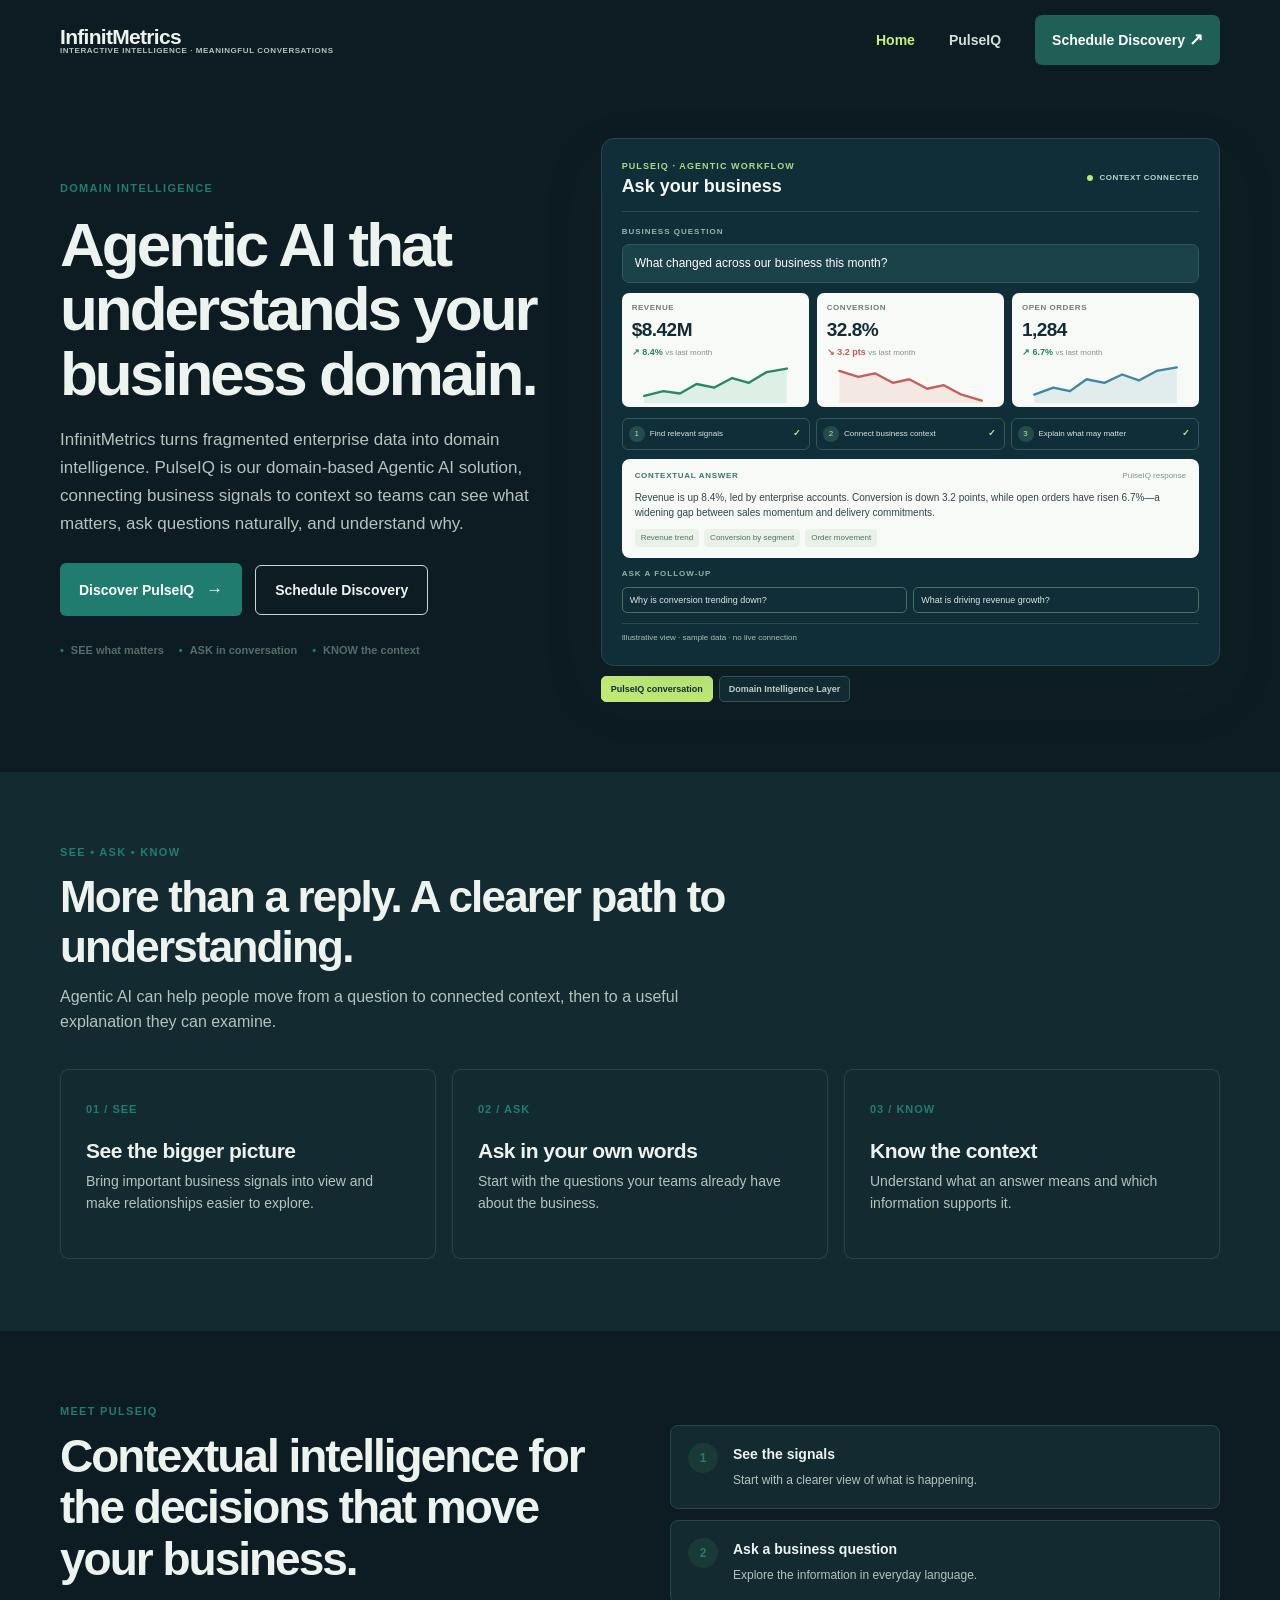
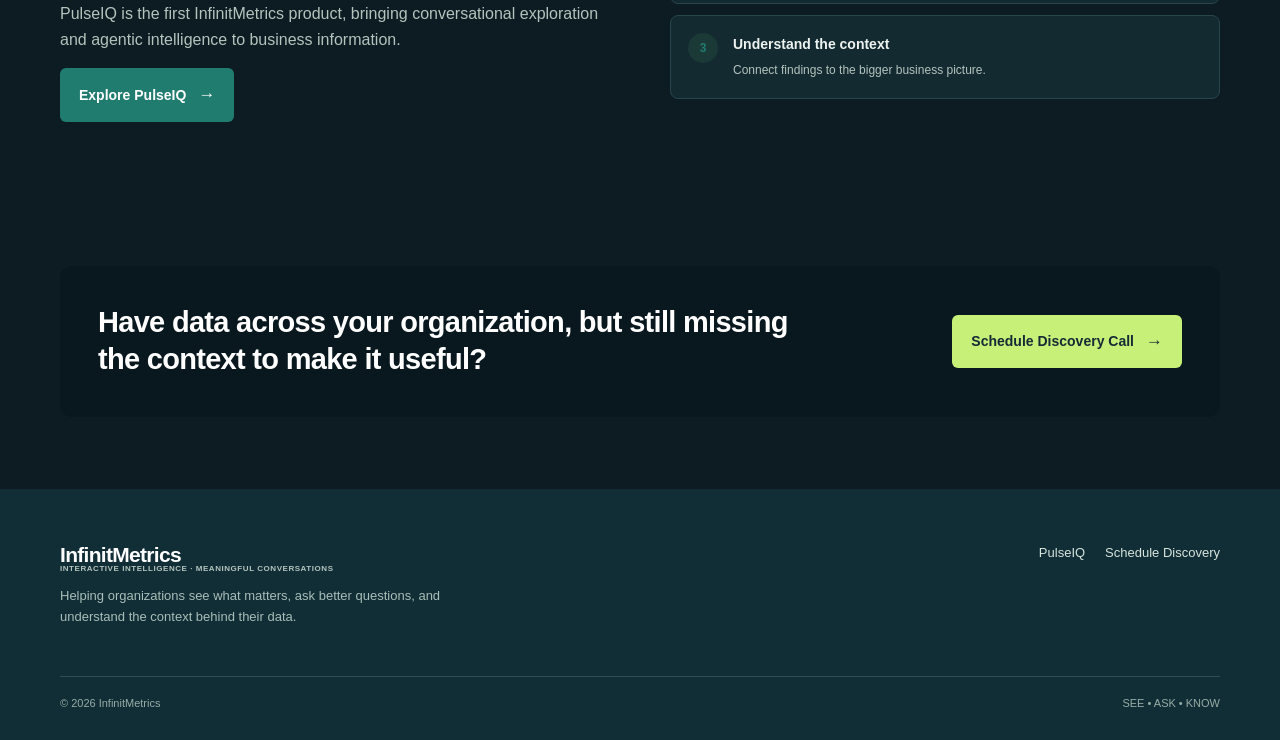
==== index.html @ 569133ae "Fix Home navigation and redirect old draft URL" ====
<!doctype html>
<html lang="en"><head><meta charset="utf-8"><meta name="viewport" content="width=device-width, initial-scale=1"><meta name="description" content="Agentic AI that connects fragmented business data to context, explains what matters, and helps teams move forward."><title>InfinitMetrics — Agentic AI with business context</title><link rel="stylesheet" href="assets/site.css"><link rel="stylesheet" href="assets/agent-demo.css"><link rel="stylesheet" href="assets/domain-layer.css"><link rel="stylesheet" href="assets/diagram-rotation.css"></head><body>
<header class="wrap topbar"><a class="brand" href="/"><span>InfinitMetrics<small>INTERACTIVE INTELLIGENCE · MEANINGFUL CONVERSATIONS</small></span></a><button class="menu" aria-label="Open navigation" aria-expanded="false">☰</button><nav class="nav"><a class="active" href="/">Home</a><a href="pulseiq.html">PulseIQ</a><a class="nav-cta" href="discuss.html">Schedule Discovery <span class="arrow">↗</span></a></nav></header>
<main>
<section class="wrap agent-hero"><div class="agent-copy"><div class="eyebrow">Domain Intelligence</div><h1>Agentic AI that understands your business domain.</h1><p class="lead">InfinitMetrics turns fragmented enterprise data into domain intelligence. PulseIQ is our domain-based Agentic AI solution, connecting business signals to context so teams can see what matters, ask questions naturally, and understand why.</p><div class="actions"><a class="button" href="pulseiq.html">Discover PulseIQ <span class="arrow">→</span></a><a class="button secondary" href="discuss.html">Schedule Discovery</a></div><div class="hero-points"><span>SEE what matters</span><span>ASK in conversation</span><span>KNOW the context</span></div></div>
<div class="hero-visual-switcher" data-visual-switcher data-interval="5000" aria-label="Rotating PulseIQ and domain intelligence demonstrations"><div class="visual-slides"><div class="visual-slide visual-slide--prompt is-active" id="visual-panel-prompt" data-visual-slide aria-hidden="false"><div class="agent-demo" aria-label="Agentic intelligence view with business metrics and connected signals"><div class="demo-top"><div><span class="demo-kicker">PULSEIQ · AGENTIC WORKFLOW</span><strong>Ask your business</strong></div><span class="connected-state"><i></i> CONTEXT CONNECTED</span></div><div class="demo-question-label">BUSINESS QUESTION</div><div class="demo-question" id="demo-question">What changed across our business this month?</div><div class="metric-grid"><article class="metric-card"><div class="metric-label">REVENUE</div><div class="metric-value">$8.42M</div><div class="metric-delta positive">↗ 8.4% <span>vs last month</span></div><svg viewBox="0 0 120 32" role="img" aria-label="Revenue trend rising"><path class="chart-fill green-fill" d="M0 26 L16 22 L30 24 L44 16 L59 19 L74 11 L88 15 L103 6 L120 3 L120 32 L0 32Z"/><path class="chart-line green-line" d="M0 26 L16 22 L30 24 L44 16 L59 19 L74 11 L88 15 L103 6 L120 3"/></svg></article><article class="metric-card"><div class="metric-label">CONVERSION</div><div class="metric-value">32.8%</div><div class="metric-delta negative">↘ 3.2 pts <span>vs last month</span></div><svg viewBox="0 0 120 32" role="img" aria-label="Conversion trend declining"><path class="chart-fill red-fill" d="M0 5 L16 10 L30 7 L45 15 L59 12 L74 20 L88 17 L103 25 L120 30 L120 32 L0 32Z"/><path class="chart-line red-line" d="M0 5 L16 10 L30 7 L45 15 L59 12 L74 20 L88 17 L103 25 L120 30"/></svg></article><article class="metric-card"><div class="metric-label">OPEN ORDERS</div><div class="metric-value">1,284</div><div class="metric-delta positive">↗ 6.7% <span>vs last month</span></div><svg viewBox="0 0 120 32" role="img" aria-label="Open orders trend rising"><path class="chart-fill blue-fill" d="M0 25 L16 19 L30 22 L44 12 L59 15 L74 8 L88 13 L103 5 L120 2 L120 32 L0 32Z"/><path class="chart-line blue-line" d="M0 25 L16 19 L30 22 L44 12 L59 15 L74 8 L88 13 L103 5 L120 2"/></svg></article></div><div class="agent-steps" aria-label="Agent steps"><div class="agent-step"><i>1</i><span>Find relevant signals</span><b>✓</b></div><div class="agent-step"><i>2</i><span>Connect business context</span><b>✓</b></div><div class="agent-step"><i>3</i><span>Explain what may matter</span><b>✓</b></div></div><div class="answer-box"><div class="answer-heading"><span>CONTEXTUAL ANSWER</span><span>PulseIQ response</span></div><p id="demo-answer">Revenue is up 8.4%, led by enterprise accounts. Conversion is down 3.2 points, while open orders have risen 6.7%—a widening gap between sales momentum and delivery commitments.</p><div class="evidence-row"><span>Revenue trend</span><span>Conversion by segment</span><span>Order movement</span></div></div><div class="demo-prompts"><span>ASK A FOLLOW-UP</span><button type="button" data-question="Why is conversion trending down?" data-answer="The decline is concentrated in new business. The strongest related signals are fewer late-stage opportunities progressing and a drop in recent follow-up activity. Review the affected segments and opportunity history to understand the cause.">Why is conversion trending down?</button><button type="button" data-question="What is driving revenue growth?" data-answer="Enterprise accounts are contributing most to the increase. The trend is strongest in expansion revenue, while new business conversion is softer. This separates the growth driver from the area that may need attention.">What is driving revenue growth?</button></div><div class="demo-note">Illustrative view · sample data · no live connection</div></div></div><div class="visual-slide visual-slide--domain" id="visual-panel-domain" data-visual-slide aria-hidden="true" inert><section class="domain-layer-section" id="domain-intelligence"><div class="wrap"><div class="domain-section-head"><div class="eyebrow">INFINITMETRICS DOMAIN INTELLIGENCE LAYER</div><h2>Give AI the business context behind your data.</h2></div><div class="layer-map" role="img" aria-label="Documents, systems, workflows, reports, records, and contracts flow through the InfinitMetrics Domain Intelligence Layer into dashboards, informed decisions, and governed agent actions."><svg class="layer-wires" viewBox="0 0 1000 300" preserveAspectRatio="none" aria-hidden="true"><path d="M245 40 C360 40 380 150 500 150 S635 70 755 70"/><path d="M245 84 C360 84 385 150 500 150 S635 150 755 150"/><path d="M245 128 C370 128 390 150 500 150 S635 230 755 230"/><path d="M245 172 C370 172 390 150 500 150"/><path d="M245 216 C360 216 385 150 500 150"/><path d="M245 260 C360 260 380 150 500 150"/></svg><div class="layer-column layer-inputs"><h3>FRAGMENTED INPUTS</h3><div class="layer-item">Documents <i></i></div><div class="layer-item">Systems <i></i></div><div class="layer-item">Workflows <i></i></div><div class="layer-item">Reports <i></i></div><div class="layer-item">Records <i></i></div><div class="layer-item">Contracts <i></i></div></div><div class="layer-core"><span class="layer-kicker">INFINITMETRICS DOMAIN INTELLIGENCE LAYER</span><strong>Business decisions, better grounded</strong><p>Concepts · relationships · rules · operating context</p><div class="layer-capabilities"><span>Concepts</span><span>Relationships</span><span>Context</span></div></div><div class="layer-column layer-outputs"><h3>INTELLIGENT OUTCOMES</h3><div class="layer-outcome"><strong>Dashboards</strong><span>Visual · searchable</span></div><div class="layer-outcome"><strong>Decisions</strong><span>Context-informed</span></div><div class="layer-outcome"><strong>Agent actions</strong><span>Governed · bounded</span></div></div></div></div></section></div></div><div class="visual-controls" role="group" aria-label="Choose a demonstration"><button class="visual-control is-active" type="button" data-visual-trigger="0" aria-pressed="true">PulseIQ conversation</button><button class="visual-control" type="button" data-visual-trigger="1" aria-pressed="false">Domain Intelligence Layer</button></div></div></section>
<section class="band white"><div class="wrap"><div class="section-head"><div class="eyebrow">SEE • ASK • KNOW</div><h2>More than a reply. A clearer path to understanding.</h2><p>Agentic AI can help people move from a question to connected context, then to a useful explanation they can examine.</p></div><div class="three"><article class="tile"><span class="num">01 / SEE</span><h3>See the bigger picture</h3><p>Bring important business signals into view and make relationships easier to explore.</p></article><article class="tile"><span class="num">02 / ASK</span><h3>Ask in your own words</h3><p>Start with the questions your teams already have about the business.</p></article><article class="tile"><span class="num">03 / KNOW</span><h3>Know the context</h3><p>Understand what an answer means and which information supports it.</p></article></div></div></section>
<section class="band"><div class="wrap split"><div><div class="eyebrow">Meet PulseIQ</div><h2>Contextual intelligence for the decisions that move your business.</h2><p>PulseIQ is the first InfinitMetrics product, bringing conversational exploration and agentic intelligence to business information.</p><a class="button" href="pulseiq.html">Explore PulseIQ <span class="arrow">→</span></a></div><div class="step-list"><div class="step"><strong>1</strong><div><b>See the signals</b><span>Start with a clearer view of what is happening.</span></div></div><div class="step"><strong>2</strong><div><b>Ask a business question</b><span>Explore the information in everyday language.</span></div></div><div class="step"><strong>3</strong><div><b>Understand the context</b><span>Connect findings to the bigger business picture.</span></div></div></div></div></section>
<section class="band"><div class="wrap"><div class="quote"><p>Have data across your organization, but still missing the context to make it useful?</p><a class="button" href="discuss.html">Schedule Discovery Call <span class="arrow">→</span></a></div></div></section>
</main><footer class="footer"><div class="wrap"><div class="footer-main"><div><a class="brand" href="/"><span>InfinitMetrics<small>INTERACTIVE INTELLIGENCE · MEANINGFUL CONVERSATIONS</small></span></a><p>Helping organizations see what matters, ask better questions, and understand the context behind their data.</p></div><div class="footer-links"><a href="pulseiq.html">PulseIQ</a><a href="discuss.html">Schedule Discovery</a></div></div><div class="footer-bottom"><span>© 2026 InfinitMetrics</span><span>SEE • ASK • KNOW</span></div></div></footer><script src="assets/site.js"></script><script src="assets/agent-demo.js"></script><script src="assets/diagram-rotation.js"></script></body></html>
---- assets/site.css ----
:root{--ink:#edf4f0;--muted:#b3c4be;--paper:#0d1c22;--white:#142a31;--line:#29454c;--green:#217c70;--lime:#c6f078;--pale:#1b3937;--navy:#09181e;--serif:'Segoe UI',Arial,sans-serif;--sans:'Segoe UI',Arial,sans-serif}
*{box-sizing:border-box}html{scroll-behavior:smooth}body{margin:0;background:var(--paper);color:var(--ink);font-family:var(--sans);line-height:1.6}a{color:inherit;text-decoration:none}.wrap{width:min(1160px,calc(100% - 48px));margin:auto}.topbar{height:80px;display:flex;align-items:center;justify-content:space-between}.brand{font:800 21px var(--serif);letter-spacing:-.7px;display:flex;align-items:center;gap:11px}.brand-mark{width:30px;height:30px;border:2px solid var(--green);border-radius:9px;position:relative;transform:rotate(-8deg)}.brand-mark:before,.brand-mark:after{content:"";position:absolute;background:var(--green);border-radius:3px}.brand-mark:before{width:13px;height:3px;top:7px;left:6px}.brand-mark:after{width:3px;height:13px;top:7px;left:6px}.brand small{font:600 9px var(--sans);font-size:8px;letter-spacing:.55px;color:var(--muted);display:block;margin-top:-3px;white-space:nowrap}.nav{display:flex;align-items:center;gap:34px;font-size:14px;font-weight:600;color:#d3dfda}.nav a:hover,.nav a.active{color:var(--green)}.nav .nav-cta{background:#205f55;color:#fff;padding:11px 17px;border-radius:7px}.nav .nav-cta:hover{background:var(--green);color:white}.menu{display:none;background:none;border:0;font-size:25px;color:var(--ink)}
.eyebrow{color:var(--green);font-weight:700;letter-spacing:1.3px;text-transform:uppercase;font-size:11px}.hero{padding:72px 0 86px;display:grid;grid-template-columns:1.05fr .95fr;gap:70px;align-items:center}.hero h1{font:700 clamp(42px,5.3vw,66px)/1.06 var(--serif);letter-spacing:-3.4px;margin:17px 0 21px;max-width:690px}.hero p.lead{font-size:18px;color:var(--muted);max-width:555px;margin:0 0 27px;line-height:1.65}.actions{display:flex;align-items:center;gap:13px;flex-wrap:wrap}.button{display:inline-flex;align-items:center;gap:12px;padding:13px 19px;background:var(--green);color:white;border-radius:6px;font-weight:700;font-size:14px}.button:hover{background:var(--ink)}.button.secondary{background:transparent;border:1px solid #c9d7d0;color:var(--ink)}.button.secondary:hover{border-color:var(--green);color:var(--green)}.arrow{font-size:17px}.art{min-height:390px;position:relative;display:grid;place-items:center}.orb{position:absolute;width:340px;height:340px;border-radius:50%;background:radial-gradient(circle at 40% 36%,#e1f4bf 0 9%,#c8e7ae 10% 34%,#d9ebe0 35% 57%,#ecf2e9 58%);filter:saturate(.85)}.orbit{position:absolute;width:390px;height:180px;border:1px solid #9fc7ad;border-radius:50%;transform:rotate(-35deg)}.orbit.two{transform:rotate(52deg);width:410px;height:195px;border-color:#c2d6bc}.node{position:absolute;width:13px;height:13px;border:3px solid #fff;border-radius:50%;background:var(--green);box-shadow:0 0 0 1px #88b69d}.node.n1{top:64px;left:25%}.node.n2{right:13%;top:44%}.node.n3{bottom:52px;left:33%}.node.n4{top:20%;right:31%}.signal-card{position:relative;background:rgba(255,255,255,.93);border:1px solid #e0e9e1;box-shadow:0 22px 54px #3556471b;border-radius:12px;width:min(340px,88%);padding:23px 23px 20px;z-index:1}.signal-top{display:flex;justify-content:space-between;align-items:center;color:var(--muted);font-size:11px;font-weight:700}.signal-live{color:var(--green);display:flex;align-items:center;gap:6px}.signal-live:before{content:"";width:6px;height:6px;background:#5cab6c;border-radius:50%}.signal-card h3{font:700 19px var(--serif);margin:22px 0 5px;letter-spacing:-.5px}.signal-card p{font-size:12px;color:var(--muted);margin:0 0 20px}.mini-flow{display:grid;grid-template-columns:1fr 18px 1fr 18px 1fr;align-items:center;text-align:center}.mini-flow div{padding:12px 4px;background:#f1f6f1;border-radius:6px;font-size:10px;font-weight:700}.mini-flow span{color:#86a793;font-size:13px}.signal-bottom{border-top:1px solid var(--line);margin-top:17px;padding-top:12px;font-size:10px;color:var(--muted);display:flex;justify-content:space-between}.signal-bottom strong{color:var(--ink)}
.band{padding:72px 0}.band.white{background:var(--white)}.section-head{max-width:680px;margin-bottom:34px}.section-head h2{font:700 clamp(31px,3.8vw,44px)/1.14 var(--serif);letter-spacing:-1.8px;margin:10px 0 12px}.section-head p{color:var(--muted);margin:0;font-size:16px}.three{display:grid;grid-template-columns:repeat(3,1fr);gap:16px}.tile{padding:25px;background:var(--white);border:1px solid var(--line);border-radius:9px;min-height:190px}.tile .num{font:700 11px var(--sans);color:var(--green);letter-spacing:1px}.tile h3{font:700 21px var(--serif);letter-spacing:-.5px;margin:18px 0 7px}.tile p{color:var(--muted);font-size:14px;margin:0}.soft-panel{background:var(--pale);border-radius:12px;padding:38px;display:grid;grid-template-columns:1fr auto;gap:30px;align-items:center}.soft-panel h2{font:700 31px/1.2 var(--serif);letter-spacing:-1.1px;margin:0 0 8px}.soft-panel p{color:var(--muted);margin:0;max-width:630px}.iq-grid{display:grid;grid-template-columns:repeat(2,1fr);gap:16px}.iq-card{border:1px solid var(--line);background:white;border-radius:10px;padding:24px;display:flex;gap:17px;align-items:flex-start}.iq-badge{width:44px;height:44px;border-radius:10px;background:var(--pale);display:grid;place-items:center;color:var(--green);font:800 12px var(--serif);flex:none}.iq-card h3{font:700 19px var(--serif);margin:0 0 3px}.iq-card p{font-size:13px;color:var(--muted);margin:0}.status{display:inline-block;color:#627875;background:#f0f3f0;border-radius:20px;padding:3px 9px;font-size:10px;font-weight:700;margin-top:10px}.status.live{background:#e7f5e7;color:#337849}.quote{background:var(--navy);color:#fff;padding:38px;border-radius:12px;display:flex;justify-content:space-between;align-items:center;gap:30px}.quote p{font:600 clamp(20px,2.8vw,29px)/1.3 var(--serif);letter-spacing:-.7px;margin:0;max-width:700px}.quote .button{background:var(--lime);color:#142b36;white-space:nowrap}.quote .button:hover{background:#fff}.split{display:grid;grid-template-columns:1fr 1fr;gap:60px;align-items:center}.split h2{font:700 clamp(32px,4vw,46px)/1.12 var(--serif);letter-spacing:-2px;margin:10px 0}.split p{color:var(--muted)}.step-list{display:grid;gap:11px}.step{display:flex;gap:15px;align-items:flex-start;padding:17px;background:var(--white);border:1px solid var(--line);border-radius:8px}.step strong{font:700 12px var(--sans);color:var(--green);background:var(--pale);width:30px;height:30px;border-radius:50%;display:grid;place-items:center;flex:none}.step b{display:block;font-size:14px}.step span{font-size:12px;color:var(--muted)}
.page-hero{padding:76px 0 54px;max-width:850px}.page-hero h1{font:700 clamp(43px,5.5vw,64px)/1.05 var(--serif);letter-spacing:-3px;margin:12px 0 18px}.page-hero p{font-size:18px;color:var(--muted);max-width:720px;margin:0}.page-hero .actions{margin-top:25px}.detail-grid{display:grid;grid-template-columns:repeat(3,1fr);gap:15px}.detail-card{border:1px solid var(--line);background:var(--white);border-radius:9px;padding:23px}.detail-card .symbol{color:var(--green);font-size:20px}.detail-card h3{font:700 18px var(--serif);margin:13px 0 7px}.detail-card p{font-size:13px;color:var(--muted);margin:0}.footer{padding:54px 0 28px;background:#112d36;color:#d7e5dd}.footer-main{display:flex;justify-content:space-between;gap:35px;padding-bottom:35px}.footer .brand{color:#fff}.footer .brand-mark{border-color:#a9d885}.footer .brand-mark:before,.footer .brand-mark:after{background:#a9d885}.footer p{color:#a8beb8;font-size:13px;max-width:390px}.footer-links{display:flex;gap:20px;flex-wrap:wrap;font-size:13px;color:#d7e5dd}.footer-bottom{border-top:1px solid #ffffff24;padding-top:18px;color:#97ada7;font-size:11px;display:flex;justify-content:space-between}.placeholder{font-size:10px;color:#73847d;margin-top:12px}.case-flow{display:grid;grid-template-columns:repeat(4,1fr);gap:12px;margin:28px 0}.case-step{padding:19px;border-top:2px solid var(--green);background:#fff}.case-step small{color:var(--green);font-weight:700;letter-spacing:1px}.case-step h3{font:700 17px var(--serif);margin:10px 0 5px}.case-step p{font-size:12px;color:var(--muted);margin:0}.note{padding:14px 16px;border-left:3px solid #aec98a;background:#f1f5eb;color:#64756c;font-size:12px;margin-top:21px}
@media(max-width:850px){.hero{grid-template-columns:1fr;gap:22px;padding:52px 0 58px}.art{min-height:330px}.orb{width:290px;height:290px}.orbit{width:340px}.split{gap:28px}.three,.detail-grid{grid-template-columns:1fr}.case-flow{grid-template-columns:repeat(2,1fr)}}
@media(max-width:650px){.wrap{width:min(100% - 34px,1160px)}.topbar{height:70px}.menu{display:block}.nav{display:none;position:absolute;z-index:9;top:65px;left:0;right:0;background:white;padding:18px 22px 22px;border-bottom:1px solid var(--line);box-shadow:0 16px 20px #152e3512;align-items:stretch;gap:0;flex-direction:column}.nav.open{display:flex}.nav a{padding:12px 4px}.nav .nav-cta{text-align:center;margin-top:8px}.hero h1,.page-hero h1{letter-spacing:-2.2px}.hero p.lead,.page-hero p{font-size:16px}.hero{padding-top:42px}.art{min-height:300px}.orb{width:255px;height:255px}.orbit{width:310px;height:150px}.signal-card{padding:18px}.band{padding:53px 0}.three,.iq-grid,.split{grid-template-columns:1fr}.soft-panel{grid-template-columns:1fr;padding:26px}.quote{align-items:flex-start;flex-direction:column;padding:28px}.case-flow{grid-template-columns:1fr}.footer-main{flex-direction:column}.footer-bottom{gap:15px;flex-direction:column}.page-hero{padding:49px 0 34px}}



/* Local review draft: dark surfaces for the revised launch palette */
.signal-card{background:rgba(20,42,49,.96);border-color:#29454c;color:var(--ink);box-shadow:0 22px 54px #0005}.signal-card h3{color:var(--ink)}.signal-card p{color:var(--muted)}.mini-flow div{background:#1b3937;color:var(--ink)}.orbit{border-color:#426861}.orbit.two{border-color:#31534e}.node{border-color:#142a31;box-shadow:0 0 0 1px #88b69d}.iq-card,.case-step{background:var(--white);color:var(--ink)}.status{color:#d4e5dd;background:#27423f}.status.live{background:#234b3d;color:#bce98b}.note{background:#1b3937;color:#c4d6ce}.nav{color:#d3dfda}.nav a:hover,.nav a.active{color:var(--lime)}
@media(max-width:650px){.nav{background:#142a31}}
---- assets/agent-demo.css ----
.agent-hero{padding:58px 0 70px;display:grid;grid-template-columns:.88fr 1.12fr;gap:54px;align-items:center}.agent-copy h1{font:700 clamp(42px,5vw,62px)/1.04 var(--serif);letter-spacing:-3px;margin:15px 0 20px}.agent-copy .lead{font-size:17px;color:var(--muted);line-height:1.65;margin:0 0 25px}.hero-points{display:flex;flex-wrap:wrap;gap:8px 15px;margin-top:26px;color:#536e68;font-size:11px;font-weight:700}.hero-points span:before{content:'•';color:var(--green);margin-right:7px}.agent-demo{background:#102e37;color:#f5faf6;border:1px solid #234850;border-radius:13px;padding:20px;box-shadow:0 25px 60px #15373a20}.demo-top{display:flex;justify-content:space-between;align-items:center;padding-bottom:14px;border-bottom:1px solid #ffffff20}.demo-top>div{display:grid;gap:3px}.demo-kicker{color:#acd88e;font-size:9px;letter-spacing:1.1px;font-weight:700}.demo-top strong{font:700 18px var(--serif)}.connected-state{color:#b8d5c9;font-size:8px;letter-spacing:.5px;font-weight:700;display:flex;align-items:center;gap:6px}.connected-state i{width:6px;height:6px;background:#b7e97d;border-radius:50%}.demo-question-label{margin-top:14px;color:#95b4ab;font-size:8px;letter-spacing:1px;font-weight:700}.demo-question{margin-top:5px;background:#1b4149;border:1px solid #305861;border-radius:7px;padding:9px 12px;font-size:12px;color:#fff}.metric-grid{display:grid;grid-template-columns:repeat(3,1fr);gap:8px;margin-top:10px}.metric-card{position:relative;background:#f7faf6;color:#142b36;border-radius:7px;padding:9px 10px 4px;overflow:hidden}.metric-label{font-size:8px;font-weight:700;letter-spacing:.55px;color:#6b8178}.metric-value{font:700 19px/1.2 var(--serif);margin-top:4px;letter-spacing:-.5px}.metric-delta{font-size:9px;font-weight:700;margin-top:3px}.metric-delta span{font-size:8px;font-weight:400;color:#81938c}.metric-delta.positive{color:#248365}.metric-delta.negative{color:#bd5e54}.metric-card svg{width:100%;height:28px;margin-top:2px;display:block}.chart-fill{opacity:.13}.green-fill{fill:#37a37b}.red-fill{fill:#db7067}.blue-fill{fill:#4e8eaa}.chart-line{fill:none;stroke-width:2;stroke-linecap:round;stroke-linejoin:round}.green-line{stroke:#258867}.red-line{stroke:#c75e58}.blue-line{stroke:#4386a2}.agent-progress{display:flex;align-items:center;gap:8px;margin:13px 0 8px;color:#b6cdc3;font-size:9px}.pulse-dot{width:7px;height:7px;background:#b7e97d;border-radius:50%;box-shadow:0 0 0 4px #b7e97d22;flex:none}.agent-progress strong{font-weight:600;color:#deebe4}.step-count{margin-left:auto;color:#a9d885;font-size:8px;letter-spacing:.6px}.signal-map{display:grid;grid-template-columns:repeat(3,1fr);gap:7px}.signal-source{position:relative;border:1px solid #31565b;border-radius:6px;padding:7px 8px 7px 24px;display:grid;gap:3px}.signal-source:before{content:'';position:absolute;left:13px;top:14px;bottom:14px;width:1px;background:#517269}.signal-source span{font-size:7px;letter-spacing:.8px;color:#96b4a9}.signal-source i{position:absolute;left:10px;top:12px;width:7px;height:7px;border-radius:50%;background:#b7e97d;box-shadow:0 0 0 3px #b7e97d21}.signal-source:nth-child(2) i{background:#ee9c82;box-shadow:0 0 0 3px #ee9c8221}.signal-source b{font-size:9px;color:#eef5f0}.answer-box{background:#f7faf6;color:#142b36;border-radius:8px;margin-top:9px;padding:11px 13px}.answer-heading{display:flex;justify-content:space-between;gap:8px;color:#39756a;font-size:8px;font-weight:700;letter-spacing:.7px}.answer-heading span+span{font-weight:500;letter-spacing:0;color:#81938c;text-align:right}.answer-box p{font-size:10px;line-height:1.5;margin:7px 0 9px;color:#30464a}.evidence-row{display:flex;flex-wrap:wrap;gap:5px}.evidence-row span{padding:3px 6px;background:#eaf1e8;color:#4f7162;border-radius:4px;font-size:8px}.demo-prompts{display:grid;grid-template-columns:1fr 1fr;gap:6px;margin-top:10px}.demo-prompts>span{grid-column:1/-1;color:#94b1a7;font-size:8px;letter-spacing:1px;font-weight:700}.demo-prompts button{background:transparent;border:1px solid #477067;color:#d8e8df;border-radius:5px;padding:7px;text-align:left;font:500 9px var(--sans);cursor:pointer}.demo-prompts button:hover,.demo-prompts button:focus{background:#244b4e;border-color:#a9d885;outline:none}.demo-note{border-top:1px solid #ffffff20;margin-top:10px;padding-top:8px;color:#a9c0b8;font-size:8px}
@media(max-width:900px){.agent-hero{grid-template-columns:1fr;gap:30px;padding-top:42px}.agent-copy{max-width:680px}.agent-demo{max-width:670px}}
@media(max-width:600px){.agent-hero{padding:37px 0 53px}.agent-copy h1{letter-spacing:-2px}.agent-copy .lead{font-size:15px}.agent-demo{padding:15px}.metric-grid{gap:5px}.metric-card{padding:8px 7px 3px}.metric-value{font-size:16px}.metric-delta span{display:block}.signal-map{gap:5px}.signal-source{padding-left:20px}.agent-progress{font-size:8px}.demo-prompts{grid-template-columns:1fr}.demo-prompts>span{grid-column:auto}.answer-heading{font-size:7px}}


.agent-steps{display:grid;grid-template-columns:repeat(3,1fr);gap:6px;margin:11px 0 9px}.agent-step{display:grid;grid-template-columns:17px 1fr 10px;align-items:center;gap:4px;padding:7px 6px;border:1px solid #31565b;border-radius:6px;color:#d7e6df;font-size:8px;line-height:1.2}.agent-step i{width:16px;height:16px;border-radius:50%;background:#244b4e;color:#bee690;display:grid;place-items:center;font-style:normal;font-size:8px}.agent-step b{color:#bce98b;font-size:9px}.bar-chart .bar-grid{fill:none;stroke:#e2e9e4;stroke-width:1}.bar-chart .chart-bar{fill:#c7655b}.order-chart{height:34px;padding-top:3px}.order-stack{display:flex;height:14px;border-radius:4px;overflow:hidden}.order-stack i:nth-child(1){width:68%;background:#398f70}.order-stack i:nth-child(2){width:22%;background:#e0ae53}.order-stack i:nth-child(3){width:10%;background:#d47868}.order-legend{display:flex;justify-content:space-between;margin-top:4px;color:#687c74;font-size:6px;line-height:1.1}.order-legend span+span{margin-left:3px}
@media(max-width:600px){.agent-steps{grid-template-columns:1fr}.agent-step{font-size:10px;padding:8px}}

/* Clear, distinct metric visualizations for the local review draft */
.metric-card svg{height:38px;margin-top:5px}
.bar-chart .bar-grid{stroke:#d6dfd9;stroke-dasharray:2 3}
.bar-chart .chart-bar{fill:#d47b52}
.order-chart{height:44px;padding-top:6px}
.order-stack{height:16px;gap:2px;background:#dce5df}
.order-stack i:nth-child(1){width:68%;background:#398f70}
.order-stack i:nth-child(2){width:22%;background:#e0ae53}
.order-stack i:nth-child(3){width:10%;background:#d47868}
.order-legend{margin-top:6px;color:#526a60;font-size:7px}
---- assets/domain-layer.css ----
.domain-layer-section{min-height:calc(100svh - 80px);display:flex;align-items:center;padding:42px 0 76px;background:linear-gradient(180deg,#0d1c22 0%,#10232b 100%);border-top:1px solid #29454c;border-bottom:1px solid #29454c}.domain-section-head{max-width:760px;margin:0 auto 30px;text-align:center}.domain-section-head .eyebrow{color:#c6f078}.domain-section-head h2{font:700 clamp(30px,3.6vw,42px)/1.14 var(--serif);letter-spacing:-1.5px;margin:11px 0}.domain-section-head p{color:#b3c4be;font-size:15px;line-height:1.65;margin:0}.layer-map{position:relative;display:grid;grid-template-columns:minmax(0,1fr) minmax(270px,1.12fr) minmax(0,1fr);gap:40px;align-items:center;padding:26px;background:#0b1b22;border:1px solid #29454c;border-radius:14px;overflow:hidden;box-shadow:0 20px 50px #0003}.layer-wires{position:absolute;inset:24px 5%;width:90%;height:calc(100% - 48px);z-index:0;overflow:visible}.layer-wires path{fill:none;stroke:#367e82;stroke-width:1.4;stroke-opacity:.48}.layer-column,.layer-core{position:relative;z-index:1}.layer-column h3{margin:0 0 11px;color:#91aaa7;font-size:9px;letter-spacing:1.3px;font-weight:700}.layer-item,.layer-outcome{background:linear-gradient(110deg,#142b35,#10242d);border:1px solid #29454c;border-radius:6px;color:#e5efea}.layer-item{position:relative;padding:7px 10px;margin:0 0 6px;font-size:11px}.layer-item i{position:absolute;right:9px;top:50%;width:6px;height:6px;border-radius:50%;background:#c6f078;transform:translateY(-50%);box-shadow:0 0 9px #c6f07880}.layer-core{padding:23px 18px;text-align:center;border:1px solid #327b7d;border-radius:12px;background:radial-gradient(ellipse at 50% 45%,#153e45 0%,#10242d 76%);box-shadow:0 0 35px #1c8d9170,0 12px 28px #0005}.layer-kicker{display:block;color:#83d8cd;font-size:8px;line-height:1.45;letter-spacing:1px;font-weight:700}.layer-core strong{display:block;color:#f0f6f1;font-size:17px;margin:8px 0}.layer-core p{font-size:10px;line-height:1.55;color:#b9ccc5;margin:0 auto 13px;max-width:230px}.layer-capabilities{display:flex;justify-content:center;flex-wrap:wrap;gap:5px}.layer-capabilities span{padding:4px 7px;border:1px solid #315a5e;background:#122e35;color:#bce5d4;border-radius:4px;font-size:8px}.layer-outcome{padding:9px 11px;margin-bottom:8px;text-align:right;display:grid;gap:2px}.layer-outcome strong{font-size:11px;color:#edf4f0}.layer-outcome span{font-size:8px;color:#9bb2ac}.layer-inputs:after,.layer-core:after{display:none}
@media(max-width:850px){.layer-map{grid-template-columns:1fr;gap:16px;padding:20px}.layer-wires{display:none}.layer-inputs:after,.layer-core:after{display:block;text-align:center;color:#9ad8c6;font-size:11px;letter-spacing:.6px;padding:2px 0 0}.layer-inputs:after{content:'↓  DOMAIN CONTEXT  ↓'}.layer-core:after{content:'↓  GROUNDED OUTCOMES  ↓';padding-top:14px}.layer-column h3{text-align:left}.layer-inputs{display:grid;grid-template-columns:repeat(2,minmax(0,1fr));gap:6px}.layer-inputs h3{grid-column:1/-1}.layer-item{margin:0}.layer-core{max-width:540px;width:100%;margin:auto}.layer-outputs{display:grid;grid-template-columns:repeat(3,1fr);gap:8px}.layer-outputs h3{grid-column:1/-1}.layer-outcome{margin:0;text-align:left}}
@media(max-width:560px){.domain-layer-section{display:block;min-height:0;padding:35px 0 52px}.domain-section-head{text-align:left;margin-bottom:22px}.domain-section-head p{font-size:14px}.layer-map{padding:14px}.layer-outputs{grid-template-columns:1fr}.layer-outputs h3{grid-column:auto}.layer-outcome{text-align:left}.layer-capabilities{gap:4px}}
---- assets/diagram-rotation.css ----
.hero-visual-switcher{width:100%;min-width:0}.visual-slides{display:grid;grid-template-columns:minmax(0,1fr);align-items:stretch}.visual-slide{grid-area:1/1;min-width:0;min-height:620px;opacity:0;visibility:hidden;pointer-events:none;transform:translateY(8px);transition:opacity .45s ease,transform .45s ease,visibility 0s linear .45s}.visual-slide.is-active{opacity:1;visibility:visible;pointer-events:auto;transform:translateY(0);z-index:1;transition:opacity .45s ease,transform .45s ease,visibility 0s}.visual-slide.is-leaving{opacity:0;visibility:visible;pointer-events:none;transform:translateY(-5px);z-index:2;transition:opacity .45s ease,transform .45s ease,visibility 0s}.visual-slide--prompt,.visual-slide--domain{display:flex;align-self:stretch}.visual-slide--prompt>.agent-demo{width:100%;height:auto;min-height:100%;flex:1}.visual-controls{display:flex;align-items:center;gap:6px;flex-wrap:wrap;margin-top:10px}.visual-control{appearance:none;border:1px solid #31565b;background:#122b33;color:#c7d8d1;border-radius:5px;padding:7px 9px;font:600 9px var(--sans);cursor:pointer;transition:background .2s ease,color .2s ease,border-color .2s ease}.visual-control:hover,.visual-control:focus-visible{border-color:#85c5b5;outline:2px solid #85c5b555;outline-offset:2px}.visual-control.is-active{background:#c6f078;border-color:#c6f078;color:#142b36}.visual-auto-note{margin-left:auto;color:#94aaa4;font-size:8px;letter-spacing:.2px}.visual-slide--domain .domain-layer-section{box-sizing:border-box;min-height:620px;height:100%;display:flex;align-items:center;flex:1;padding:20px;background:#102e37;border:1px solid #234850;border-radius:13px;box-shadow:0 25px 60px #15373a20}.visual-slide--domain .domain-layer-section .wrap{width:100%;margin:0;flex:1;display:flex;flex-direction:column;justify-content:center}.visual-slide--domain .domain-section-head{max-width:none;text-align:left;margin:0 0 16px}.visual-slide--domain .domain-section-head .eyebrow{font-size:7px;letter-spacing:.8px}.visual-slide--domain .domain-section-head h2{font-size:clamp(17px,2vw,22px);letter-spacing:-.6px;margin:5px 0 6px}.visual-slide--domain .domain-section-head p{font-size:9px;line-height:1.45}.visual-slide--domain .layer-map{grid-template-columns:minmax(0,.95fr) minmax(0,1.1fr) minmax(0,.95fr);gap:8px;padding:10px;border-radius:10px}.visual-slide--domain .layer-wires{inset:12px 3%;width:94%;height:calc(100% - 24px)}.visual-slide--domain .layer-column h3{font-size:6px;letter-spacing:.65px;margin-bottom:7px}.visual-slide--domain .layer-item{font-size:8px;padding:6px 7px;margin-bottom:4px}.visual-slide--domain .layer-core{padding:12px 8px;border-radius:9px}.visual-slide--domain .layer-kicker{font-size:6px;letter-spacing:.55px}.visual-slide--domain .layer-core strong{font-size:12px;margin:5px 0}.visual-slide--domain .layer-core p{font-size:8px;line-height:1.4;margin-bottom:8px}.visual-slide--domain .layer-capabilities{gap:3px}.visual-slide--domain .layer-capabilities span{font-size:6px;padding:3px 4px}.visual-slide--domain .layer-outcome{padding:7px 6px;margin-bottom:5px}.visual-slide--domain .layer-outcome strong{font-size:8px}.visual-slide--domain .layer-outcome span{font-size:6px}
@media(max-width:850px){.visual-slide{min-height:620px}.visual-slide--domain .layer-map{grid-template-columns:minmax(0,.9fr) minmax(0,1.1fr) minmax(0,.9fr);gap:6px;padding:9px}.visual-slide--domain .layer-inputs{display:grid;grid-template-columns:repeat(2,minmax(0,1fr));gap:4px}.visual-slide--domain .layer-inputs h3{grid-column:1/-1}.visual-slide--domain .layer-item{margin:0}.visual-slide--domain .layer-core{width:100%;max-width:none}.visual-slide--domain .layer-outputs{display:grid;grid-template-columns:1fr;gap:4px}.visual-slide--domain .layer-outcome{margin:0;text-align:left}}
@media(max-width:650px){.visual-slide{min-height:0}.visual-slide--prompt>.agent-demo{min-height:0}.visual-slide--domain .domain-layer-section{height:auto;min-height:0;padding:15px}.visual-controls{gap:5px}.visual-control{font-size:8px;padding:7px}.visual-auto-note{width:100%;margin:0}.visual-slide--domain .domain-section-head p{font-size:8px}.visual-slide--domain .layer-map{grid-template-columns:1fr;gap:7px}.visual-slide--domain .layer-wires{display:none}.visual-slide--domain .layer-inputs{grid-template-columns:repeat(3,minmax(0,1fr))}.visual-slide--domain .layer-core{max-width:360px;margin:auto}.visual-slide--domain .layer-outputs{grid-template-columns:repeat(3,minmax(0,1fr))}.visual-slide--domain .layer-outcome{padding:6px 5px}.visual-slide--domain .layer-outcome strong{font-size:7px}.visual-slide--domain .layer-outcome span{font-size:5px}}
@media(prefers-reduced-motion:reduce){.visual-slide,.visual-control{transition:none}}
/* Compact shared frame with the domain diagram scaled to use its full height */
.visual-slide{min-height:500px}
.visual-slide--domain .domain-layer-section{min-height:500px;align-items:stretch;padding:18px}
.visual-slide--domain .domain-layer-section .wrap{justify-content:initial;gap:10px}
.visual-slide--domain .domain-section-head{margin-bottom:2px}
.visual-slide--domain .domain-section-head h2{font-size:clamp(20px,2.2vw,26px);margin:4px 0 6px}
.visual-slide--domain .layer-map{align-items:stretch;flex:1;gap:12px;padding:16px}
.visual-slide--domain .layer-inputs,.visual-slide--domain .layer-outputs{display:flex;flex-direction:column;min-height:0}
.visual-slide--domain .layer-column h3{font-size:8px;letter-spacing:.8px;margin-bottom:8px}
.visual-slide--domain .layer-item{display:flex;align-items:center;flex:1;min-height:32px;font-size:10px;padding:9px 10px;margin:0 0 6px}
.visual-slide--domain .layer-core{display:flex;flex-direction:column;justify-content:center;padding:20px 14px}
.visual-slide--domain .layer-kicker{font-size:8px;letter-spacing:.8px}
.visual-slide--domain .layer-core strong{font-size:16px;margin:9px 0}
.visual-slide--domain .layer-core p{font-size:10px;line-height:1.5;margin-bottom:12px}
.visual-slide--domain .layer-capabilities{gap:5px}
.visual-slide--domain .layer-capabilities span{font-size:8px;padding:5px 7px}
.visual-slide--domain .layer-outcome{display:flex;flex:1;flex-direction:column;justify-content:center;padding:11px 10px;margin:0 0 8px}
.visual-slide--domain .layer-outcome strong{font-size:10px}
.visual-slide--domain .layer-outcome span{font-size:8px}
@media(max-width:850px){.visual-slide{min-height:500px}.visual-slide--domain .layer-map{align-items:stretch;gap:10px;padding:14px}.visual-slide--domain .layer-inputs,.visual-slide--domain .layer-outputs{display:flex;grid-template-columns:initial;flex-direction:column}.visual-slide--domain .layer-item{margin:0 0 5px}}
@media(max-width:650px){.visual-slide{min-height:0}.visual-slide--domain .domain-layer-section{min-height:0;padding:15px}.visual-slide--domain .layer-map{grid-template-columns:1fr;gap:10px;padding:12px}.visual-slide--domain .layer-wires{display:none}.visual-slide--domain .layer-inputs,.visual-slide--domain .layer-outputs{display:flex;grid-template-columns:initial;flex-direction:column}.visual-slide--domain .layer-item{min-height:36px;margin:0 0 5px}.visual-slide--domain .layer-outcome{min-height:45px;margin:0 0 6px}}
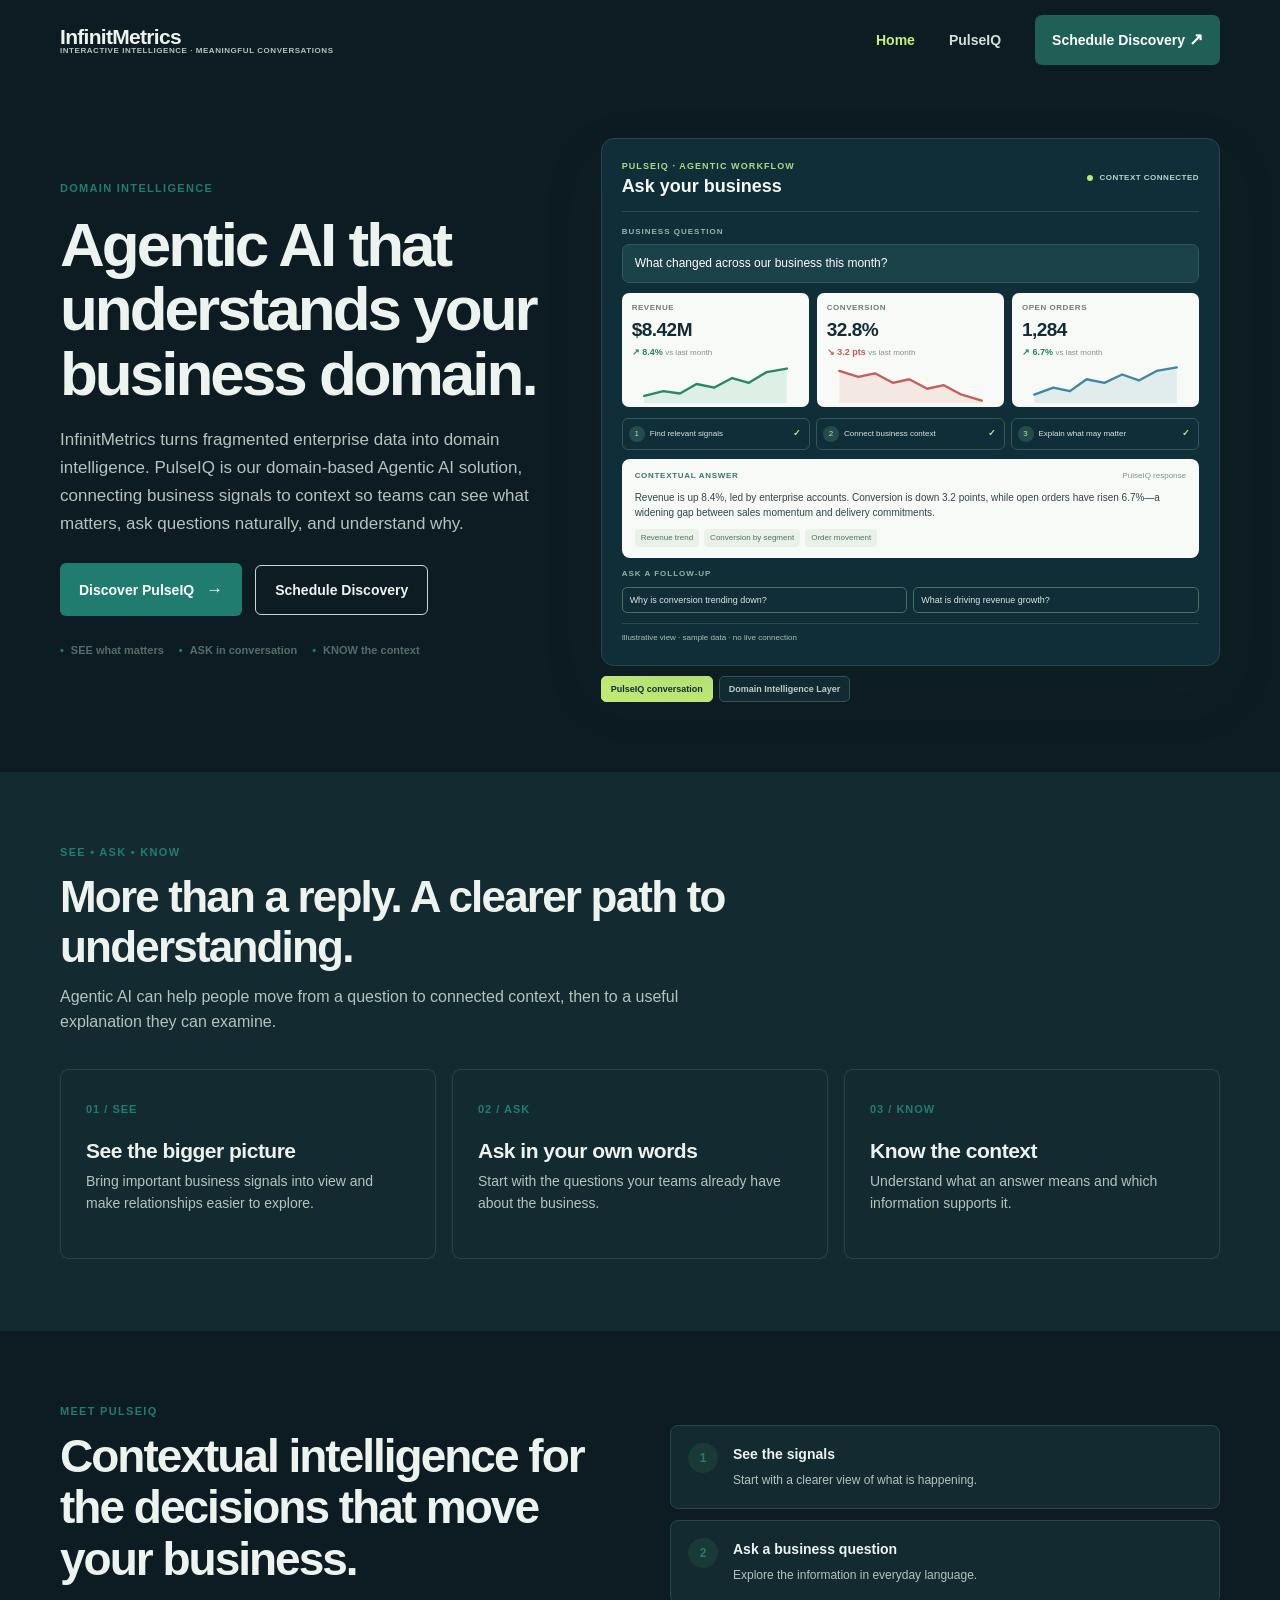
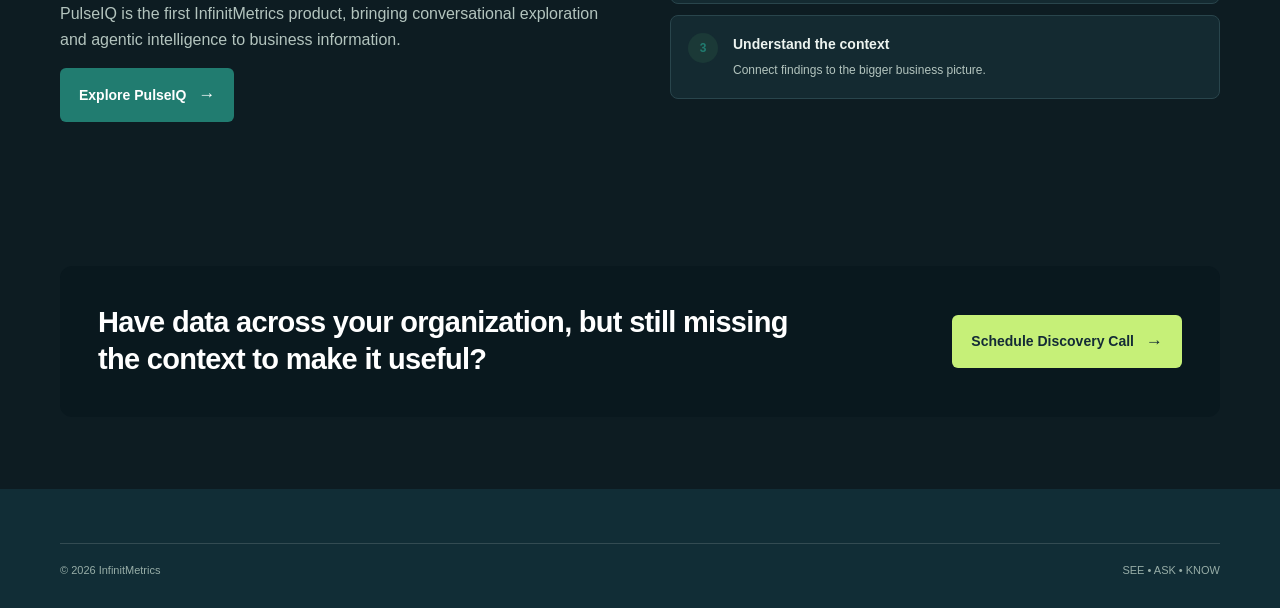
==== commit f3f6de79: "Remove footer branding and retain bottom bar" ====
--- a/index.html
+++ b/index.html
@@ -7,7 +7,7 @@
 <section class="band white"><div class="wrap"><div class="section-head"><div class="eyebrow">SEE • ASK • KNOW</div><h2>More than a reply. A clearer path to understanding.</h2><p>Agentic AI can help people move from a question to connected context, then to a useful explanation they can examine.</p></div><div class="three"><article class="tile"><span class="num">01 / SEE</span><h3>See the bigger picture</h3><p>Bring important business signals into view and make relationships easier to explore.</p></article><article class="tile"><span class="num">02 / ASK</span><h3>Ask in your own words</h3><p>Start with the questions your teams already have about the business.</p></article><article class="tile"><span class="num">03 / KNOW</span><h3>Know the context</h3><p>Understand what an answer means and which information supports it.</p></article></div></div></section>
 <section class="band"><div class="wrap split"><div><div class="eyebrow">Meet PulseIQ</div><h2>Contextual intelligence for the decisions that move your business.</h2><p>PulseIQ is the first InfinitMetrics product, bringing conversational exploration and agentic intelligence to business information.</p><a class="button" href="pulseiq.html">Explore PulseIQ <span class="arrow">→</span></a></div><div class="step-list"><div class="step"><strong>1</strong><div><b>See the signals</b><span>Start with a clearer view of what is happening.</span></div></div><div class="step"><strong>2</strong><div><b>Ask a business question</b><span>Explore the information in everyday language.</span></div></div><div class="step"><strong>3</strong><div><b>Understand the context</b><span>Connect findings to the bigger business picture.</span></div></div></div></div></section>
 <section class="band"><div class="wrap"><div class="quote"><p>Have data across your organization, but still missing the context to make it useful?</p><a class="button" href="discuss.html">Schedule Discovery Call <span class="arrow">→</span></a></div></div></section>
-</main><footer class="footer"><div class="wrap"><div class="footer-main"><div><a class="brand" href="/"><span>InfinitMetrics<small>INTERACTIVE INTELLIGENCE · MEANINGFUL CONVERSATIONS</small></span></a><p>Helping organizations see what matters, ask better questions, and understand the context behind their data.</p></div><div class="footer-links"><a href="pulseiq.html">PulseIQ</a><a href="discuss.html">Schedule Discovery</a></div></div><div class="footer-bottom"><span>© 2026 InfinitMetrics</span><span>SEE • ASK • KNOW</span></div></div></footer><script src="assets/site.js"></script><script src="assets/agent-demo.js"></script><script src="assets/diagram-rotation.js"></script></body></html>
+</main><footer class="footer"><div class="wrap"><div class="footer-bottom"><span>© 2026 InfinitMetrics</span><span>SEE • ASK • KNOW</span></div></div></footer><script src="assets/site.js"></script><script src="assets/agent-demo.js"></script><script src="assets/diagram-rotation.js"></script></body></html>
 
 
 
@@ -22,3 +22,7 @@
 
 
 
+
+
+
+
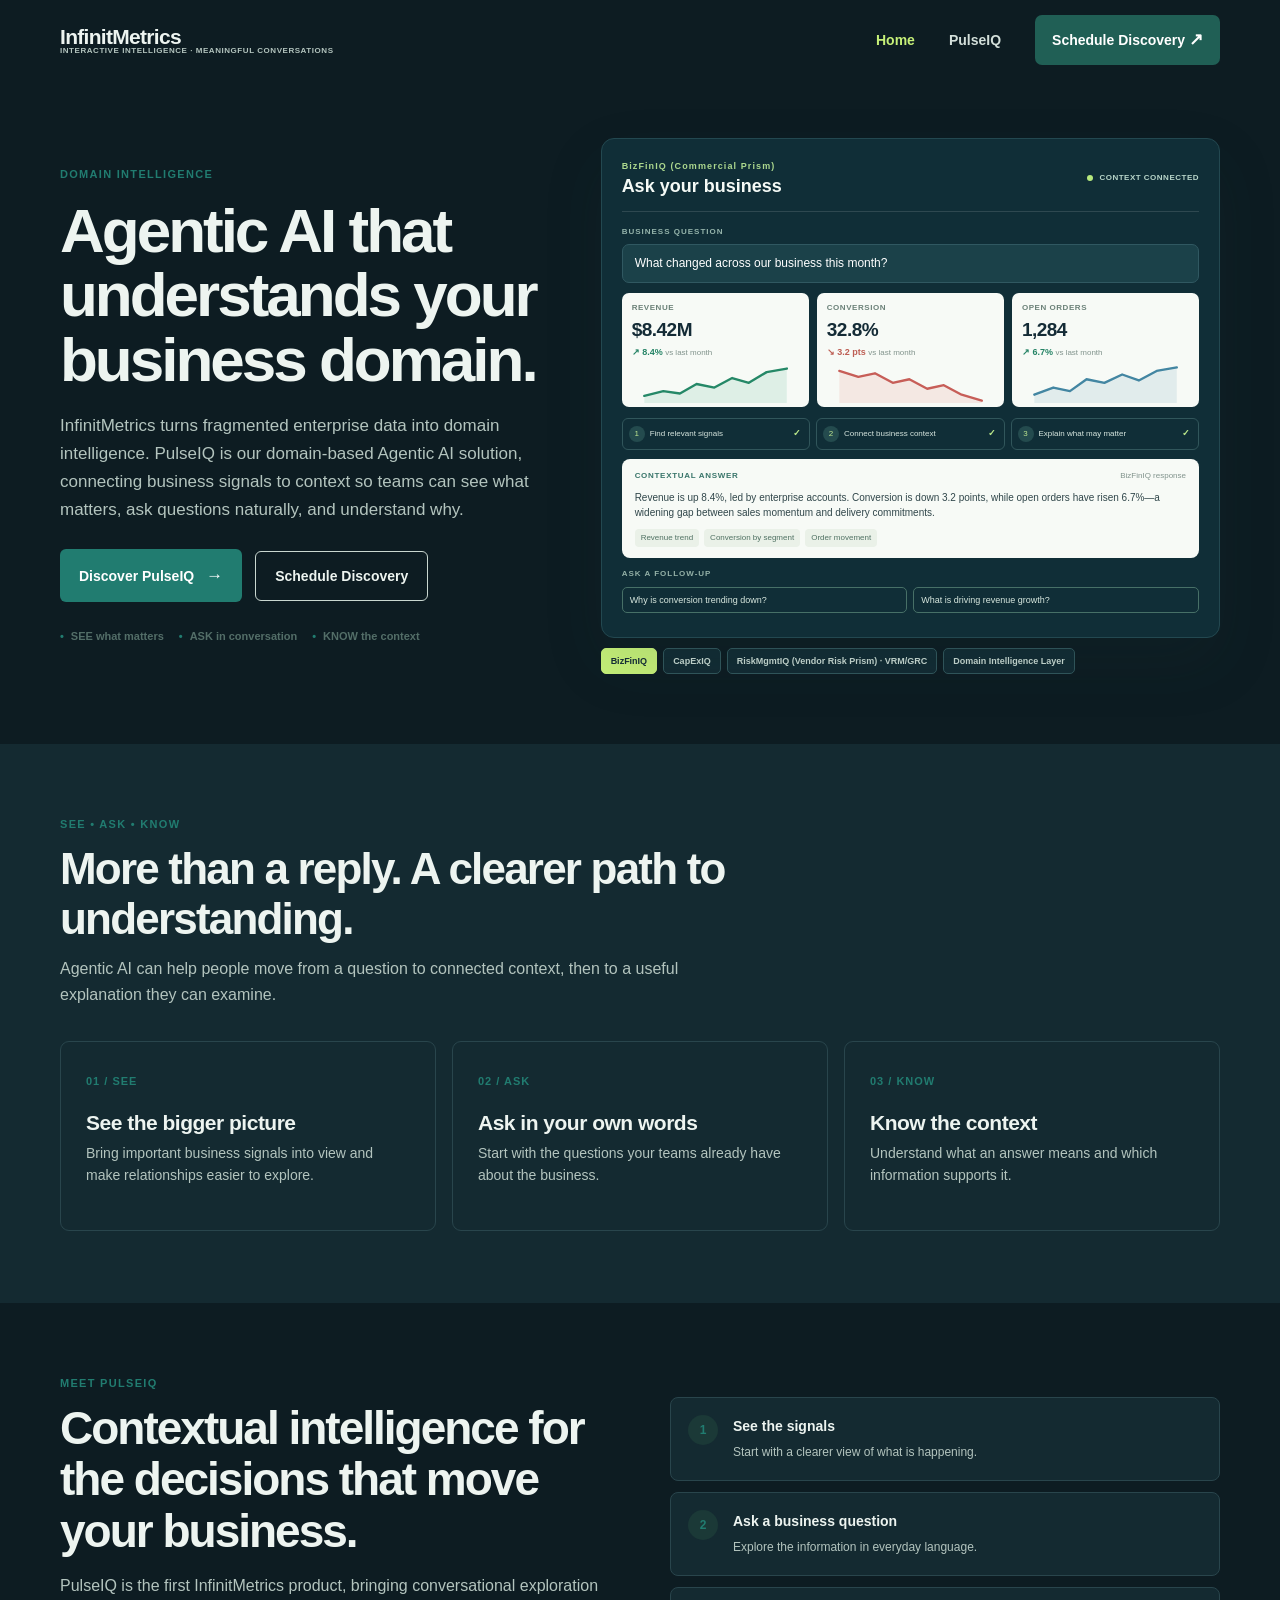
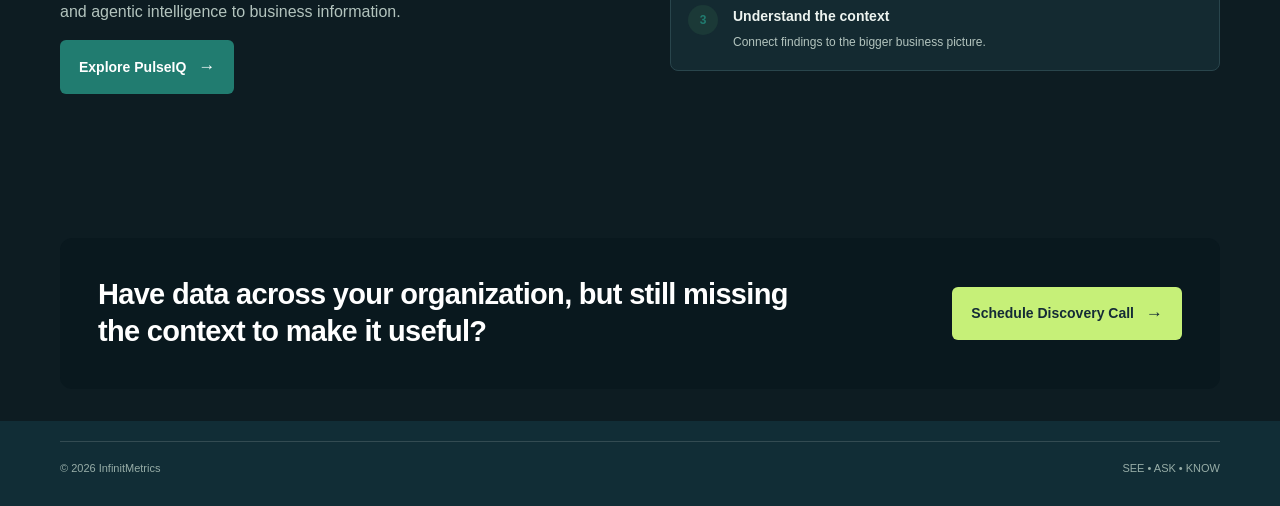
==== commit 1cc9eab2: "Update domain showcase labels" ====
--- a/index.html
+++ b/index.html
@@ -1,13 +1,13 @@
-<!doctype html>
-<html lang="en"><head><meta charset="utf-8"><meta name="viewport" content="width=device-width, initial-scale=1"><meta name="description" content="Agentic AI that connects fragmented business data to context, explains what matters, and helps teams move forward."><title>InfinitMetrics — Agentic AI with business context</title><link rel="stylesheet" href="assets/site.css"><link rel="stylesheet" href="assets/agent-demo.css"><link rel="stylesheet" href="assets/domain-layer.css"><link rel="stylesheet" href="assets/diagram-rotation.css"></head><body>
-<header class="wrap topbar"><a class="brand" href="/"><span>InfinitMetrics<small>INTERACTIVE INTELLIGENCE · MEANINGFUL CONVERSATIONS</small></span></a><button class="menu" aria-label="Open navigation" aria-expanded="false">☰</button><nav class="nav"><a class="active" href="/">Home</a><a href="pulseiq.html">PulseIQ</a><a class="nav-cta" href="discuss.html">Schedule Discovery <span class="arrow">↗</span></a></nav></header>
-<main>
-<section class="wrap agent-hero"><div class="agent-copy"><div class="eyebrow">Domain Intelligence</div><h1>Agentic AI that understands your business domain.</h1><p class="lead">InfinitMetrics turns fragmented enterprise data into domain intelligence. PulseIQ is our domain-based Agentic AI solution, connecting business signals to context so teams can see what matters, ask questions naturally, and understand why.</p><div class="actions"><a class="button" href="pulseiq.html">Discover PulseIQ <span class="arrow">→</span></a><a class="button secondary" href="discuss.html">Schedule Discovery</a></div><div class="hero-points"><span>SEE what matters</span><span>ASK in conversation</span><span>KNOW the context</span></div></div>
-<div class="hero-visual-switcher" data-visual-switcher data-interval="5000" aria-label="Rotating PulseIQ and domain intelligence demonstrations"><div class="visual-slides"><div class="visual-slide visual-slide--prompt is-active" id="visual-panel-prompt" data-visual-slide aria-hidden="false"><div class="agent-demo" aria-label="Agentic intelligence view with business metrics and connected signals"><div class="demo-top"><div><span class="demo-kicker">PULSEIQ · AGENTIC WORKFLOW</span><strong>Ask your business</strong></div><span class="connected-state"><i></i> CONTEXT CONNECTED</span></div><div class="demo-question-label">BUSINESS QUESTION</div><div class="demo-question" id="demo-question">What changed across our business this month?</div><div class="metric-grid"><article class="metric-card"><div class="metric-label">REVENUE</div><div class="metric-value">$8.42M</div><div class="metric-delta positive">↗ 8.4% <span>vs last month</span></div><svg viewBox="0 0 120 32" role="img" aria-label="Revenue trend rising"><path class="chart-fill green-fill" d="M0 26 L16 22 L30 24 L44 16 L59 19 L74 11 L88 15 L103 6 L120 3 L120 32 L0 32Z"/><path class="chart-line green-line" d="M0 26 L16 22 L30 24 L44 16 L59 19 L74 11 L88 15 L103 6 L120 3"/></svg></article><article class="metric-card"><div class="metric-label">CONVERSION</div><div class="metric-value">32.8%</div><div class="metric-delta negative">↘ 3.2 pts <span>vs last month</span></div><svg viewBox="0 0 120 32" role="img" aria-label="Conversion trend declining"><path class="chart-fill red-fill" d="M0 5 L16 10 L30 7 L45 15 L59 12 L74 20 L88 17 L103 25 L120 30 L120 32 L0 32Z"/><path class="chart-line red-line" d="M0 5 L16 10 L30 7 L45 15 L59 12 L74 20 L88 17 L103 25 L120 30"/></svg></article><article class="metric-card"><div class="metric-label">OPEN ORDERS</div><div class="metric-value">1,284</div><div class="metric-delta positive">↗ 6.7% <span>vs last month</span></div><svg viewBox="0 0 120 32" role="img" aria-label="Open orders trend rising"><path class="chart-fill blue-fill" d="M0 25 L16 19 L30 22 L44 12 L59 15 L74 8 L88 13 L103 5 L120 2 L120 32 L0 32Z"/><path class="chart-line blue-line" d="M0 25 L16 19 L30 22 L44 12 L59 15 L74 8 L88 13 L103 5 L120 2"/></svg></article></div><div class="agent-steps" aria-label="Agent steps"><div class="agent-step"><i>1</i><span>Find relevant signals</span><b>✓</b></div><div class="agent-step"><i>2</i><span>Connect business context</span><b>✓</b></div><div class="agent-step"><i>3</i><span>Explain what may matter</span><b>✓</b></div></div><div class="answer-box"><div class="answer-heading"><span>CONTEXTUAL ANSWER</span><span>PulseIQ response</span></div><p id="demo-answer">Revenue is up 8.4%, led by enterprise accounts. Conversion is down 3.2 points, while open orders have risen 6.7%—a widening gap between sales momentum and delivery commitments.</p><div class="evidence-row"><span>Revenue trend</span><span>Conversion by segment</span><span>Order movement</span></div></div><div class="demo-prompts"><span>ASK A FOLLOW-UP</span><button type="button" data-question="Why is conversion trending down?" data-answer="The decline is concentrated in new business. The strongest related signals are fewer late-stage opportunities progressing and a drop in recent follow-up activity. Review the affected segments and opportunity history to understand the cause.">Why is conversion trending down?</button><button type="button" data-question="What is driving revenue growth?" data-answer="Enterprise accounts are contributing most to the increase. The trend is strongest in expansion revenue, while new business conversion is softer. This separates the growth driver from the area that may need attention.">What is driving revenue growth?</button></div><div class="demo-note">Illustrative view · sample data · no live connection</div></div></div><div class="visual-slide visual-slide--domain" id="visual-panel-domain" data-visual-slide aria-hidden="true" inert><section class="domain-layer-section" id="domain-intelligence"><div class="wrap"><div class="domain-section-head"><div class="eyebrow">INFINITMETRICS DOMAIN INTELLIGENCE LAYER</div><h2>Give AI the business context behind your data.</h2></div><div class="layer-map" role="img" aria-label="Documents, systems, workflows, reports, records, and contracts flow through the InfinitMetrics Domain Intelligence Layer into dashboards, informed decisions, and governed agent actions."><svg class="layer-wires" viewBox="0 0 1000 300" preserveAspectRatio="none" aria-hidden="true"><path d="M245 40 C360 40 380 150 500 150 S635 70 755 70"/><path d="M245 84 C360 84 385 150 500 150 S635 150 755 150"/><path d="M245 128 C370 128 390 150 500 150 S635 230 755 230"/><path d="M245 172 C370 172 390 150 500 150"/><path d="M245 216 C360 216 385 150 500 150"/><path d="M245 260 C360 260 380 150 500 150"/></svg><div class="layer-column layer-inputs"><h3>FRAGMENTED INPUTS</h3><div class="layer-item">Documents <i></i></div><div class="layer-item">Systems <i></i></div><div class="layer-item">Workflows <i></i></div><div class="layer-item">Reports <i></i></div><div class="layer-item">Records <i></i></div><div class="layer-item">Contracts <i></i></div></div><div class="layer-core"><span class="layer-kicker">INFINITMETRICS DOMAIN INTELLIGENCE LAYER</span><strong>Business decisions, better grounded</strong><p>Concepts · relationships · rules · operating context</p><div class="layer-capabilities"><span>Concepts</span><span>Relationships</span><span>Context</span></div></div><div class="layer-column layer-outputs"><h3>INTELLIGENT OUTCOMES</h3><div class="layer-outcome"><strong>Dashboards</strong><span>Visual · searchable</span></div><div class="layer-outcome"><strong>Decisions</strong><span>Context-informed</span></div><div class="layer-outcome"><strong>Agent actions</strong><span>Governed · bounded</span></div></div></div></div></section></div></div><div class="visual-controls" role="group" aria-label="Choose a demonstration"><button class="visual-control is-active" type="button" data-visual-trigger="0" aria-pressed="true">PulseIQ conversation</button><button class="visual-control" type="button" data-visual-trigger="1" aria-pressed="false">Domain Intelligence Layer</button></div></div></section>
-<section class="band white"><div class="wrap"><div class="section-head"><div class="eyebrow">SEE • ASK • KNOW</div><h2>More than a reply. A clearer path to understanding.</h2><p>Agentic AI can help people move from a question to connected context, then to a useful explanation they can examine.</p></div><div class="three"><article class="tile"><span class="num">01 / SEE</span><h3>See the bigger picture</h3><p>Bring important business signals into view and make relationships easier to explore.</p></article><article class="tile"><span class="num">02 / ASK</span><h3>Ask in your own words</h3><p>Start with the questions your teams already have about the business.</p></article><article class="tile"><span class="num">03 / KNOW</span><h3>Know the context</h3><p>Understand what an answer means and which information supports it.</p></article></div></div></section>
-<section class="band"><div class="wrap split"><div><div class="eyebrow">Meet PulseIQ</div><h2>Contextual intelligence for the decisions that move your business.</h2><p>PulseIQ is the first InfinitMetrics product, bringing conversational exploration and agentic intelligence to business information.</p><a class="button" href="pulseiq.html">Explore PulseIQ <span class="arrow">→</span></a></div><div class="step-list"><div class="step"><strong>1</strong><div><b>See the signals</b><span>Start with a clearer view of what is happening.</span></div></div><div class="step"><strong>2</strong><div><b>Ask a business question</b><span>Explore the information in everyday language.</span></div></div><div class="step"><strong>3</strong><div><b>Understand the context</b><span>Connect findings to the bigger business picture.</span></div></div></div></div></section>
-<section class="band"><div class="wrap"><div class="quote"><p>Have data across your organization, but still missing the context to make it useful?</p><a class="button" href="discuss.html">Schedule Discovery Call <span class="arrow">→</span></a></div></div></section>
-</main><footer class="footer"><div class="wrap"><div class="footer-bottom"><span>© 2026 InfinitMetrics</span><span>SEE • ASK • KNOW</span></div></div></footer><script src="assets/site.js"></script><script src="assets/agent-demo.js"></script><script src="assets/diagram-rotation.js"></script></body></html>
+<!doctype html>
+<html lang="en"><head><meta charset="utf-8"><meta name="viewport" content="width=device-width, initial-scale=1"><meta name="description" content="Agentic AI that connects fragmented business data to context, explains what matters, and helps teams move forward."><title>InfinitMetrics — Agentic AI with business context</title><link rel="stylesheet" href="assets/site.css"><link rel="stylesheet" href="assets/agent-demo.css"><link rel="stylesheet" href="assets/domain-layer.css"><link rel="stylesheet" href="assets/diagram-rotation.css"></head><body>
+<header class="wrap topbar"><a class="brand" href="index.html"><span>InfinitMetrics<small>INTERACTIVE INTELLIGENCE · MEANINGFUL CONVERSATIONS</small></span></a><button class="menu" aria-label="Open navigation" aria-expanded="false">☰</button><nav class="nav"><a class="active" href="index.html">Home</a><a href="pulseiq.html">PulseIQ</a><a class="nav-cta" href="discuss.html">Schedule Discovery <span class="arrow">↗</span></a></nav></header>
+<main>
+<section class="wrap agent-hero"><div class="agent-copy"><div class="eyebrow">Domain Intelligence</div><h1>Agentic AI that understands your business domain.</h1><p class="lead">InfinitMetrics turns fragmented enterprise data into domain intelligence. PulseIQ is our domain-based Agentic AI solution, connecting business signals to context so teams can see what matters, ask questions naturally, and understand why.</p><div class="actions"><a class="button" href="pulseiq.html">Discover PulseIQ <span class="arrow">→</span></a><a class="button secondary" href="discuss.html">Schedule Discovery</a></div><div class="hero-points"><span>SEE what matters</span><span>ASK in conversation</span><span>KNOW the context</span></div></div>
+<div class="hero-visual-switcher" data-visual-switcher data-interval="5000" aria-label="Rotating domain intelligence demonstrations"><div class="visual-slides"><div class="visual-slide visual-slide--prompt is-active" id="visual-panel-bizfin" data-visual-slide aria-hidden="false"><div class="agent-demo" aria-label="Agentic intelligence view with business metrics and connected signals"><div class="demo-top"><div><span class="demo-kicker">BizFinIQ (Commercial Prism)</span><strong>Ask your business</strong></div><span class="connected-state"><i></i> CONTEXT CONNECTED</span></div><div class="demo-question-label">BUSINESS QUESTION</div><div class="demo-question" id="demo-question">What changed across our business this month?</div><div class="metric-grid"><article class="metric-card"><div class="metric-label">REVENUE</div><div class="metric-value">$8.42M</div><div class="metric-delta positive">↗ 8.4% <span>vs last month</span></div><svg viewBox="0 0 120 32" role="img" aria-label="Revenue trend rising"><path class="chart-fill green-fill" d="M0 26 L16 22 L30 24 L44 16 L59 19 L74 11 L88 15 L103 6 L120 3 L120 32 L0 32Z"/><path class="chart-line green-line" d="M0 26 L16 22 L30 24 L44 16 L59 19 L74 11 L88 15 L103 6 L120 3"/></svg></article><article class="metric-card"><div class="metric-label">CONVERSION</div><div class="metric-value">32.8%</div><div class="metric-delta negative">↘ 3.2 pts <span>vs last month</span></div><svg viewBox="0 0 120 32" role="img" aria-label="Conversion trend declining"><path class="chart-fill red-fill" d="M0 5 L16 10 L30 7 L45 15 L59 12 L74 20 L88 17 L103 25 L120 30 L120 32 L0 32Z"/><path class="chart-line red-line" d="M0 5 L16 10 L30 7 L45 15 L59 12 L74 20 L88 17 L103 25 L120 30"/></svg></article><article class="metric-card"><div class="metric-label">OPEN ORDERS</div><div class="metric-value">1,284</div><div class="metric-delta positive">↗ 6.7% <span>vs last month</span></div><svg viewBox="0 0 120 32" role="img" aria-label="Open orders trend rising"><path class="chart-fill blue-fill" d="M0 25 L16 19 L30 22 L44 12 L59 15 L74 8 L88 13 L103 5 L120 2 L120 32 L0 32Z"/><path class="chart-line blue-line" d="M0 25 L16 19 L30 22 L44 12 L59 15 L74 8 L88 13 L103 5 L120 2"/></svg></article></div><div class="agent-steps" aria-label="Agent steps"><div class="agent-step"><i>1</i><span>Find relevant signals</span><b>✓</b></div><div class="agent-step"><i>2</i><span>Connect business context</span><b>✓</b></div><div class="agent-step"><i>3</i><span>Explain what may matter</span><b>✓</b></div></div><div class="answer-box"><div class="answer-heading"><span>CONTEXTUAL ANSWER</span><span>BizFinIQ response</span></div><p id="demo-answer">Revenue is up 8.4%, led by enterprise accounts. Conversion is down 3.2 points, while open orders have risen 6.7%—a widening gap between sales momentum and delivery commitments.</p><div class="evidence-row"><span>Revenue trend</span><span>Conversion by segment</span><span>Order movement</span></div></div><div class="demo-prompts"><span>ASK A FOLLOW-UP</span><button type="button" data-question="Why is conversion trending down?" data-answer="The decline is concentrated in new business. The strongest related signals are fewer late-stage opportunities progressing and a drop in recent follow-up activity. Review the affected segments and opportunity history to understand the cause.">Why is conversion trending down?</button><button type="button" data-question="What is driving revenue growth?" data-answer="Enterprise accounts are contributing most to the increase. The trend is strongest in expansion revenue, while new business conversion is softer. This separates the growth driver from the area that may need attention.">What is driving revenue growth?</button></div></div></div><div class="visual-slide visual-slide--prompt" id="visual-panel-manuiq" data-visual-slide aria-hidden="false"><div class="agent-demo" aria-label="Agentic intelligence view with business metrics and connected signals"><div class="demo-top"><div><span class="demo-kicker">CAPEXIQ · DOMAIN WORKFLOW</span><strong>Ask your business</strong></div><span class="connected-state"><i></i> CONTEXT CONNECTED</span></div><div class="demo-question-label">BUSINESS QUESTION</div><div class="demo-question" id="capexiq-question">How is the new machine investment performing?</div><div class="metric-grid"><article class="metric-card"><div class="metric-label">CAPACITY UTILIZATION</div><div class="metric-value">82%</div><div class="metric-delta positive">↗ 6.4% <span>capacity utilized</span></div><svg viewBox="0 0 120 32" role="img" aria-label="Capacity trend rising"><path class="chart-fill green-fill" d="M0 26 L16 22 L30 24 L44 16 L59 19 L74 11 L88 15 L103 6 L120 3 L120 32 L0 32Z"/><path class="chart-line green-line" d="M0 26 L16 22 L30 24 L44 16 L59 19 L74 11 L88 15 L103 6 L120 3"/></svg></article><article class="metric-card"><div class="metric-label">UNIT COST</div><div class="metric-value">14.2%</div><div class="metric-delta positive">↗ 8% <span>unit cost reduction</span></div><svg viewBox="0 0 120 32" role="img" aria-label="Conversion trend declining"><path class="chart-fill red-fill" d="M0 5 L16 10 L30 7 L45 15 L59 12 L74 20 L88 17 L103 25 L120 30 L120 32 L0 32Z"/><path class="chart-line red-line" d="M0 5 L16 10 L30 7 L45 15 L59 12 L74 20 L88 17 L103 25 L120 30"/></svg></article><article class="metric-card"><div class="metric-label">PAYBACK PERIOD</div><div class="metric-value">2.8 yrs</div><div class="metric-delta positive">↗ 0.4 yrs <span>payback forecast</span></div><svg viewBox="0 0 120 32" role="img" aria-label="Open orders trend rising"><path class="chart-fill blue-fill" d="M0 25 L16 19 L30 22 L44 12 L59 15 L74 8 L88 13 L103 5 L120 2 L120 32 L0 32Z"/><path class="chart-line blue-line" d="M0 25 L16 19 L30 22 L44 12 L59 15 L74 8 L88 13 L103 5 L120 2"/></svg></article></div><div class="agent-steps" aria-label="Agent steps"><div class="agent-step"><i>1</i><span>Find relevant signals</span><b>✓</b></div><div class="agent-step"><i>2</i><span>Connect business context</span><b>✓</b></div><div class="agent-step"><i>3</i><span>Explain what may matter</span><b>✓</b></div></div><div class="answer-box"><div class="answer-heading"><span>CONTEXTUAL ANSWER</span><span>CapExIQ response</span></div><p id="capexiq-answer">Capacity utilization is 82%, with unit cost down 8% since commissioning. At current output, the investment is tracking toward a 2.8 year payback; compare actual throughput with the original ramp plan.</p><div class="evidence-row"><span>Capacity trend</span><span>Cost by unit</span><span>ROI outlook</span></div></div><div class="demo-prompts"><span>ASK A FOLLOW-UP</span><button type="button" data-question="What is limiting machine utilization?" data-answer="The decline is concentrated in new business. The strongest related signals are fewer late-stage opportunities progressing and a drop in recent follow-up activity. Review the affected segments and opportunity history to understand the cause.">What is limiting machine utilization?</button><button type="button" data-question="How has unit cost changed?" data-answer="Enterprise accounts are contributing most to the increase. The trend is strongest in expansion revenue, while new business conversion is softer. This separates the growth driver from the area that may need attention.">How has unit cost changed?</button></div></div></div><div class="visual-slide visual-slide--prompt" id="visual-panel-riskmgmtiq" data-visual-slide aria-hidden="false"><div class="agent-demo chart-mix-risk" aria-label="Agentic intelligence view with business metrics and connected signals"><div class="demo-top"><div><span class="demo-kicker">RISKMGMTIQ · VRM / GRC · DOMAIN WORKFLOW</span><strong>Ask your business</strong></div><span class="connected-state"><i></i> CONTEXT CONNECTED</span></div><div class="demo-question-label">BUSINESS QUESTION</div><div class="demo-question" id="riskmgmtiq-question">Which vendors need a risk review this quarter?</div><div class="metric-grid"><article class="metric-card"><div class="metric-label">CONTROL COVERAGE</div><div class="metric-value">86%</div><div class="metric-delta positive">↗ 4 pts <span>controls mapped</span></div><svg viewBox="0 0 120 32" role="img" aria-label="Capacity trend rising"><path class="chart-fill green-fill" d="M0 26 L16 22 L30 24 L44 16 L59 19 L74 11 L88 15 L103 6 L120 3 L120 32 L0 32Z"/><path class="chart-line green-line" d="M0 26 L16 22 L30 24 L44 16 L59 19 L74 11 L88 15 L103 6 L120 3"/></svg></article><article class="metric-card"><div class="metric-label">OPEN FINDINGS</div><div class="metric-value">12</div><div class="metric-delta positive">↗ 3 <span>open high findings</span></div><svg viewBox="0 0 120 32" role="img" aria-label="Conversion trend declining"><path class="chart-fill red-fill" d="M0 5 L16 10 L30 7 L45 15 L59 12 L74 20 L88 17 L103 25 L120 30 L120 32 L0 32Z"/><path class="chart-line red-line" d="M0 5 L16 10 L30 7 L45 15 L59 12 L74 20 L88 17 L103 25 L120 30"/></svg></article><article class="metric-card"><div class="metric-label">REVIEWS DUE</div><div class="metric-value">7</div><div class="metric-delta positive">↗ 2 <span>reviews due</span></div><svg viewBox="0 0 120 32" role="img" aria-label="Open orders trend rising"><path class="chart-fill blue-fill" d="M0 25 L16 19 L30 22 L44 12 L59 15 L74 8 L88 13 L103 5 L120 2 L120 32 L0 32Z"/><path class="chart-line blue-line" d="M0 25 L16 19 L30 22 L44 12 L59 15 L74 8 L88 13 L103 5 L120 2"/></svg></article></div><div class="agent-steps" aria-label="Agent steps"><div class="agent-step"><i>1</i><span>Find relevant signals</span><b>✓</b></div><div class="agent-step"><i>2</i><span>Connect business context</span><b>✓</b></div><div class="agent-step"><i>3</i><span>Explain what may matter</span><b>✓</b></div></div><div class="answer-box"><div class="answer-heading"><span>CONTEXTUAL ANSWER</span><span>RiskMgmtIQ (Vendor Risk Prism) · VRM / GRC response</span></div><p id="riskmgmtiq-answer">Twelve high priority findings remain open, and seven vendor reviews are due this quarter. Control coverage is 86%; prioritize suppliers with overdue reviews and unresolved security evidence.</p><div class="evidence-row"><span>Capacity trend</span><span>Cost by unit</span><span>ROI outlook</span></div></div><div class="demo-prompts"><span>ASK A FOLLOW-UP</span><button type="button" data-question="Which vendors have overdue evidence?" data-answer="The decline is concentrated in new business. The strongest related signals are fewer late-stage opportunities progressing and a drop in recent follow-up activity. Review the affected segments and opportunity history to understand the cause.">Which vendors have overdue evidence?</button><button type="button" data-question="What changed in high risk findings?" data-answer="Enterprise accounts are contributing most to the increase. The trend is strongest in expansion revenue, while new business conversion is softer. This separates the growth driver from the area that may need attention.">What changed in high risk findings?</button></div></div></div><div class="visual-slide visual-slide--domain" id="visual-panel-domain" data-visual-slide aria-hidden="true" inert><section class="domain-layer-section" id="domain-intelligence"><div class="wrap"><div class="domain-section-head"><div class="eyebrow">INFINITMETRICS DOMAIN INTELLIGENCE LAYER</div><h2>Give AI the business context behind your data.</h2></div><div class="layer-map" role="img" aria-label="Documents, systems, workflows, reports, records, and contracts flow through the InfinitMetrics Domain Intelligence Layer into dashboards, informed decisions, and governed agent actions."><svg class="layer-wires" viewBox="0 0 1000 300" preserveAspectRatio="none" aria-hidden="true"><path d="M245 40 C360 40 380 150 500 150 S635 70 755 70"/><path d="M245 84 C360 84 385 150 500 150 S635 150 755 150"/><path d="M245 128 C370 128 390 150 500 150 S635 230 755 230"/><path d="M245 172 C370 172 390 150 500 150"/><path d="M245 216 C360 216 385 150 500 150"/><path d="M245 260 C360 260 380 150 500 150"/></svg><div class="layer-column layer-inputs"><h3>FRAGMENTED INPUTS</h3><div class="layer-item">Documents <i></i></div><div class="layer-item">Systems <i></i></div><div class="layer-item">Workflows <i></i></div><div class="layer-item">Reports <i></i></div><div class="layer-item">Records <i></i></div><div class="layer-item">Contracts <i></i></div></div><div class="layer-core"><span class="layer-kicker">INFINITMETRICS DOMAIN INTELLIGENCE LAYER</span><strong>Business decisions, better grounded</strong><p>Concepts · relationships · rules · operating context</p><div class="layer-capabilities"><span>Concepts</span><span>Relationships</span><span>Context</span></div></div><div class="layer-column layer-outputs"><h3>INTELLIGENT OUTCOMES</h3><div class="layer-outcome"><strong>Dashboards</strong><span>Visual · searchable</span></div><div class="layer-outcome"><strong>Decisions</strong><span>Context-informed</span></div><div class="layer-outcome"><strong>Agent actions</strong><span>Governed · bounded</span></div></div></div></div></section></div></div><div class="visual-controls" role="group" aria-label="Choose a domain demonstration"><button class="visual-control is-active" type="button" data-visual-trigger="0" aria-pressed="true">BizFinIQ</button><button class="visual-control" type="button" data-visual-trigger="1" aria-pressed="false">CapExIQ</button><button class="visual-control" type="button" data-visual-trigger="2" aria-pressed="false">RiskMgmtIQ (Vendor Risk Prism) · VRM/GRC</button><button class="visual-control" type="button" data-visual-trigger="3" aria-pressed="false">Domain Intelligence Layer</button></div></div></section>
+<section class="band white"><div class="wrap"><div class="section-head"><div class="eyebrow">SEE • ASK • KNOW</div><h2>More than a reply. A clearer path to understanding.</h2><p>Agentic AI can help people move from a question to connected context, then to a useful explanation they can examine.</p></div><div class="three"><article class="tile"><span class="num">01 / SEE</span><h3>See the bigger picture</h3><p>Bring important business signals into view and make relationships easier to explore.</p></article><article class="tile"><span class="num">02 / ASK</span><h3>Ask in your own words</h3><p>Start with the questions your teams already have about the business.</p></article><article class="tile"><span class="num">03 / KNOW</span><h3>Know the context</h3><p>Understand what an answer means and which information supports it.</p></article></div></div></section>
+<section class="band"><div class="wrap split"><div><div class="eyebrow">Meet PulseIQ</div><h2>Contextual intelligence for the decisions that move your business.</h2><p>PulseIQ is the first InfinitMetrics product, bringing conversational exploration and agentic intelligence to business information.</p><a class="button" href="pulseiq.html">Explore PulseIQ <span class="arrow">→</span></a></div><div class="step-list"><div class="step"><strong>1</strong><div><b>See the signals</b><span>Start with a clearer view of what is happening.</span></div></div><div class="step"><strong>2</strong><div><b>Ask a business question</b><span>Explore the information in everyday language.</span></div></div><div class="step"><strong>3</strong><div><b>Understand the context</b><span>Connect findings to the bigger business picture.</span></div></div></div></div></section>
+<section class="band"><div class="wrap"><div class="quote"><p>Have data across your organization, but still missing the context to make it useful?</p><a class="button" href="discuss.html">Schedule Discovery Call <span class="arrow">→</span></a></div></div></section>
+</main><footer class="footer"><div class="wrap"><div class="footer-bottom"><span>© 2026 InfinitMetrics</span><span>SEE • ASK • KNOW</span></div></div></footer><script src="assets/site.js"></script><script src="assets/agent-demo.js"></script><script src="assets/diagram-rotation.js"></script></body></html>
 
 
 
@@ -26,3 +26,4 @@
 
 
 
+
--- a/assets/site.css
+++ b/assets/site.css
@@ -11,3 +11,7 @@
 /* Local review draft: dark surfaces for the revised launch palette */
 .signal-card{background:rgba(20,42,49,.96);border-color:#29454c;color:var(--ink);box-shadow:0 22px 54px #0005}.signal-card h3{color:var(--ink)}.signal-card p{color:var(--muted)}.mini-flow div{background:#1b3937;color:var(--ink)}.orbit{border-color:#426861}.orbit.two{border-color:#31534e}.node{border-color:#142a31;box-shadow:0 0 0 1px #88b69d}.iq-card,.case-step{background:var(--white);color:var(--ink)}.status{color:#d4e5dd;background:#27423f}.status.live{background:#234b3d;color:#bce98b}.note{background:#1b3937;color:#c4d6ce}.nav{color:#d3dfda}.nav a:hover,.nav a.active{color:var(--lime)}
 @media(max-width:650px){.nav{background:#142a31}}
+
+/* Keep the footer visually connected to the final content section. */
+main > .band:last-child{padding-bottom:32px}
+main + .footer{padding-top:20px}
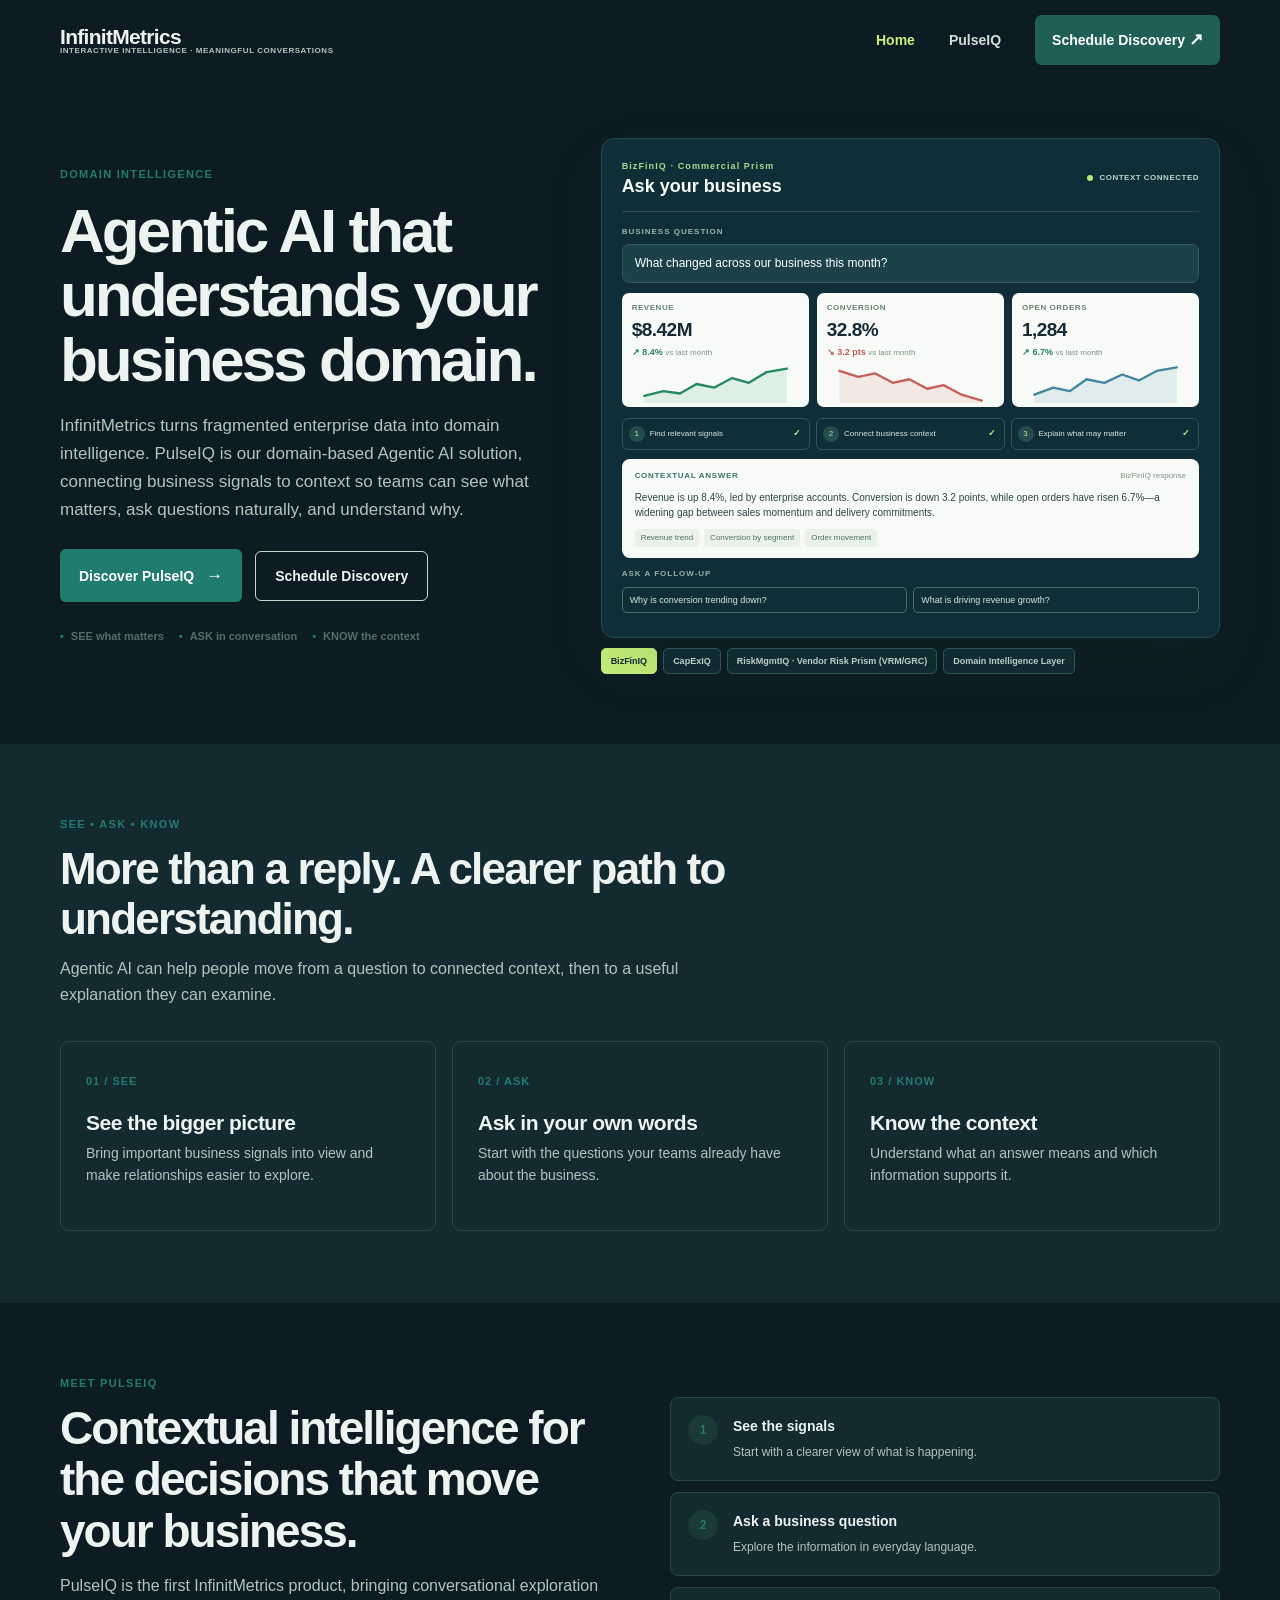
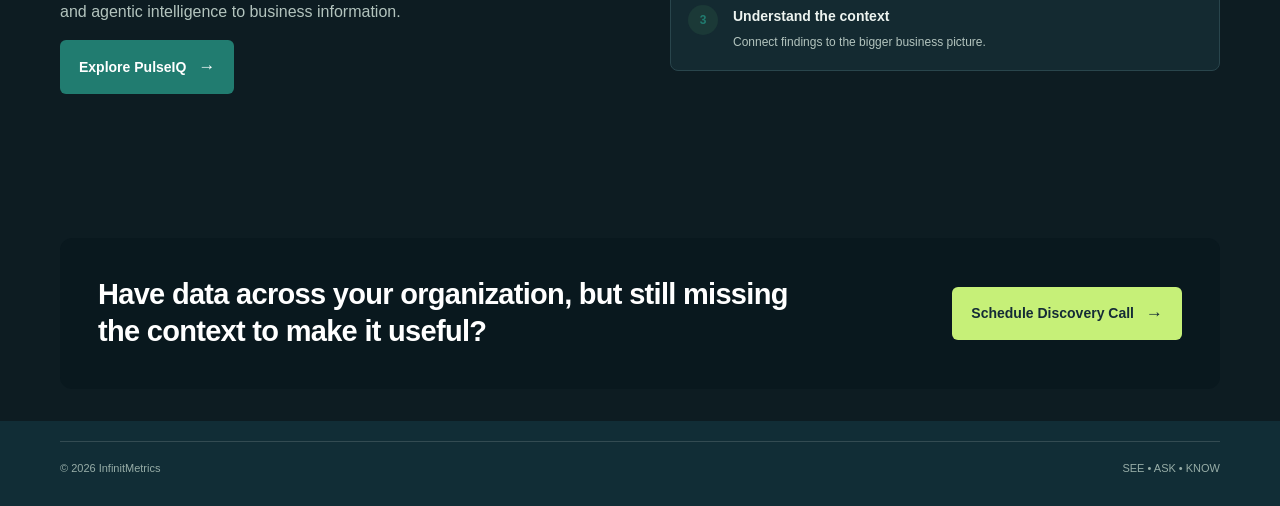
==== commit f900279b: "Vary domain diagrams and update labels" ====
--- a/index.html
+++ b/index.html
@@ -3,7 +3,7 @@
 <header class="wrap topbar"><a class="brand" href="index.html"><span>InfinitMetrics<small>INTERACTIVE INTELLIGENCE · MEANINGFUL CONVERSATIONS</small></span></a><button class="menu" aria-label="Open navigation" aria-expanded="false">☰</button><nav class="nav"><a class="active" href="index.html">Home</a><a href="pulseiq.html">PulseIQ</a><a class="nav-cta" href="discuss.html">Schedule Discovery <span class="arrow">↗</span></a></nav></header>
 <main>
 <section class="wrap agent-hero"><div class="agent-copy"><div class="eyebrow">Domain Intelligence</div><h1>Agentic AI that understands your business domain.</h1><p class="lead">InfinitMetrics turns fragmented enterprise data into domain intelligence. PulseIQ is our domain-based Agentic AI solution, connecting business signals to context so teams can see what matters, ask questions naturally, and understand why.</p><div class="actions"><a class="button" href="pulseiq.html">Discover PulseIQ <span class="arrow">→</span></a><a class="button secondary" href="discuss.html">Schedule Discovery</a></div><div class="hero-points"><span>SEE what matters</span><span>ASK in conversation</span><span>KNOW the context</span></div></div>
-<div class="hero-visual-switcher" data-visual-switcher data-interval="5000" aria-label="Rotating domain intelligence demonstrations"><div class="visual-slides"><div class="visual-slide visual-slide--prompt is-active" id="visual-panel-bizfin" data-visual-slide aria-hidden="false"><div class="agent-demo" aria-label="Agentic intelligence view with business metrics and connected signals"><div class="demo-top"><div><span class="demo-kicker">BizFinIQ (Commercial Prism)</span><strong>Ask your business</strong></div><span class="connected-state"><i></i> CONTEXT CONNECTED</span></div><div class="demo-question-label">BUSINESS QUESTION</div><div class="demo-question" id="demo-question">What changed across our business this month?</div><div class="metric-grid"><article class="metric-card"><div class="metric-label">REVENUE</div><div class="metric-value">$8.42M</div><div class="metric-delta positive">↗ 8.4% <span>vs last month</span></div><svg viewBox="0 0 120 32" role="img" aria-label="Revenue trend rising"><path class="chart-fill green-fill" d="M0 26 L16 22 L30 24 L44 16 L59 19 L74 11 L88 15 L103 6 L120 3 L120 32 L0 32Z"/><path class="chart-line green-line" d="M0 26 L16 22 L30 24 L44 16 L59 19 L74 11 L88 15 L103 6 L120 3"/></svg></article><article class="metric-card"><div class="metric-label">CONVERSION</div><div class="metric-value">32.8%</div><div class="metric-delta negative">↘ 3.2 pts <span>vs last month</span></div><svg viewBox="0 0 120 32" role="img" aria-label="Conversion trend declining"><path class="chart-fill red-fill" d="M0 5 L16 10 L30 7 L45 15 L59 12 L74 20 L88 17 L103 25 L120 30 L120 32 L0 32Z"/><path class="chart-line red-line" d="M0 5 L16 10 L30 7 L45 15 L59 12 L74 20 L88 17 L103 25 L120 30"/></svg></article><article class="metric-card"><div class="metric-label">OPEN ORDERS</div><div class="metric-value">1,284</div><div class="metric-delta positive">↗ 6.7% <span>vs last month</span></div><svg viewBox="0 0 120 32" role="img" aria-label="Open orders trend rising"><path class="chart-fill blue-fill" d="M0 25 L16 19 L30 22 L44 12 L59 15 L74 8 L88 13 L103 5 L120 2 L120 32 L0 32Z"/><path class="chart-line blue-line" d="M0 25 L16 19 L30 22 L44 12 L59 15 L74 8 L88 13 L103 5 L120 2"/></svg></article></div><div class="agent-steps" aria-label="Agent steps"><div class="agent-step"><i>1</i><span>Find relevant signals</span><b>✓</b></div><div class="agent-step"><i>2</i><span>Connect business context</span><b>✓</b></div><div class="agent-step"><i>3</i><span>Explain what may matter</span><b>✓</b></div></div><div class="answer-box"><div class="answer-heading"><span>CONTEXTUAL ANSWER</span><span>BizFinIQ response</span></div><p id="demo-answer">Revenue is up 8.4%, led by enterprise accounts. Conversion is down 3.2 points, while open orders have risen 6.7%—a widening gap between sales momentum and delivery commitments.</p><div class="evidence-row"><span>Revenue trend</span><span>Conversion by segment</span><span>Order movement</span></div></div><div class="demo-prompts"><span>ASK A FOLLOW-UP</span><button type="button" data-question="Why is conversion trending down?" data-answer="The decline is concentrated in new business. The strongest related signals are fewer late-stage opportunities progressing and a drop in recent follow-up activity. Review the affected segments and opportunity history to understand the cause.">Why is conversion trending down?</button><button type="button" data-question="What is driving revenue growth?" data-answer="Enterprise accounts are contributing most to the increase. The trend is strongest in expansion revenue, while new business conversion is softer. This separates the growth driver from the area that may need attention.">What is driving revenue growth?</button></div></div></div><div class="visual-slide visual-slide--prompt" id="visual-panel-manuiq" data-visual-slide aria-hidden="false"><div class="agent-demo" aria-label="Agentic intelligence view with business metrics and connected signals"><div class="demo-top"><div><span class="demo-kicker">CAPEXIQ · DOMAIN WORKFLOW</span><strong>Ask your business</strong></div><span class="connected-state"><i></i> CONTEXT CONNECTED</span></div><div class="demo-question-label">BUSINESS QUESTION</div><div class="demo-question" id="capexiq-question">How is the new machine investment performing?</div><div class="metric-grid"><article class="metric-card"><div class="metric-label">CAPACITY UTILIZATION</div><div class="metric-value">82%</div><div class="metric-delta positive">↗ 6.4% <span>capacity utilized</span></div><svg viewBox="0 0 120 32" role="img" aria-label="Capacity trend rising"><path class="chart-fill green-fill" d="M0 26 L16 22 L30 24 L44 16 L59 19 L74 11 L88 15 L103 6 L120 3 L120 32 L0 32Z"/><path class="chart-line green-line" d="M0 26 L16 22 L30 24 L44 16 L59 19 L74 11 L88 15 L103 6 L120 3"/></svg></article><article class="metric-card"><div class="metric-label">UNIT COST</div><div class="metric-value">14.2%</div><div class="metric-delta positive">↗ 8% <span>unit cost reduction</span></div><svg viewBox="0 0 120 32" role="img" aria-label="Conversion trend declining"><path class="chart-fill red-fill" d="M0 5 L16 10 L30 7 L45 15 L59 12 L74 20 L88 17 L103 25 L120 30 L120 32 L0 32Z"/><path class="chart-line red-line" d="M0 5 L16 10 L30 7 L45 15 L59 12 L74 20 L88 17 L103 25 L120 30"/></svg></article><article class="metric-card"><div class="metric-label">PAYBACK PERIOD</div><div class="metric-value">2.8 yrs</div><div class="metric-delta positive">↗ 0.4 yrs <span>payback forecast</span></div><svg viewBox="0 0 120 32" role="img" aria-label="Open orders trend rising"><path class="chart-fill blue-fill" d="M0 25 L16 19 L30 22 L44 12 L59 15 L74 8 L88 13 L103 5 L120 2 L120 32 L0 32Z"/><path class="chart-line blue-line" d="M0 25 L16 19 L30 22 L44 12 L59 15 L74 8 L88 13 L103 5 L120 2"/></svg></article></div><div class="agent-steps" aria-label="Agent steps"><div class="agent-step"><i>1</i><span>Find relevant signals</span><b>✓</b></div><div class="agent-step"><i>2</i><span>Connect business context</span><b>✓</b></div><div class="agent-step"><i>3</i><span>Explain what may matter</span><b>✓</b></div></div><div class="answer-box"><div class="answer-heading"><span>CONTEXTUAL ANSWER</span><span>CapExIQ response</span></div><p id="capexiq-answer">Capacity utilization is 82%, with unit cost down 8% since commissioning. At current output, the investment is tracking toward a 2.8 year payback; compare actual throughput with the original ramp plan.</p><div class="evidence-row"><span>Capacity trend</span><span>Cost by unit</span><span>ROI outlook</span></div></div><div class="demo-prompts"><span>ASK A FOLLOW-UP</span><button type="button" data-question="What is limiting machine utilization?" data-answer="The decline is concentrated in new business. The strongest related signals are fewer late-stage opportunities progressing and a drop in recent follow-up activity. Review the affected segments and opportunity history to understand the cause.">What is limiting machine utilization?</button><button type="button" data-question="How has unit cost changed?" data-answer="Enterprise accounts are contributing most to the increase. The trend is strongest in expansion revenue, while new business conversion is softer. This separates the growth driver from the area that may need attention.">How has unit cost changed?</button></div></div></div><div class="visual-slide visual-slide--prompt" id="visual-panel-riskmgmtiq" data-visual-slide aria-hidden="false"><div class="agent-demo chart-mix-risk" aria-label="Agentic intelligence view with business metrics and connected signals"><div class="demo-top"><div><span class="demo-kicker">RISKMGMTIQ · VRM / GRC · DOMAIN WORKFLOW</span><strong>Ask your business</strong></div><span class="connected-state"><i></i> CONTEXT CONNECTED</span></div><div class="demo-question-label">BUSINESS QUESTION</div><div class="demo-question" id="riskmgmtiq-question">Which vendors need a risk review this quarter?</div><div class="metric-grid"><article class="metric-card"><div class="metric-label">CONTROL COVERAGE</div><div class="metric-value">86%</div><div class="metric-delta positive">↗ 4 pts <span>controls mapped</span></div><svg viewBox="0 0 120 32" role="img" aria-label="Capacity trend rising"><path class="chart-fill green-fill" d="M0 26 L16 22 L30 24 L44 16 L59 19 L74 11 L88 15 L103 6 L120 3 L120 32 L0 32Z"/><path class="chart-line green-line" d="M0 26 L16 22 L30 24 L44 16 L59 19 L74 11 L88 15 L103 6 L120 3"/></svg></article><article class="metric-card"><div class="metric-label">OPEN FINDINGS</div><div class="metric-value">12</div><div class="metric-delta positive">↗ 3 <span>open high findings</span></div><svg viewBox="0 0 120 32" role="img" aria-label="Conversion trend declining"><path class="chart-fill red-fill" d="M0 5 L16 10 L30 7 L45 15 L59 12 L74 20 L88 17 L103 25 L120 30 L120 32 L0 32Z"/><path class="chart-line red-line" d="M0 5 L16 10 L30 7 L45 15 L59 12 L74 20 L88 17 L103 25 L120 30"/></svg></article><article class="metric-card"><div class="metric-label">REVIEWS DUE</div><div class="metric-value">7</div><div class="metric-delta positive">↗ 2 <span>reviews due</span></div><svg viewBox="0 0 120 32" role="img" aria-label="Open orders trend rising"><path class="chart-fill blue-fill" d="M0 25 L16 19 L30 22 L44 12 L59 15 L74 8 L88 13 L103 5 L120 2 L120 32 L0 32Z"/><path class="chart-line blue-line" d="M0 25 L16 19 L30 22 L44 12 L59 15 L74 8 L88 13 L103 5 L120 2"/></svg></article></div><div class="agent-steps" aria-label="Agent steps"><div class="agent-step"><i>1</i><span>Find relevant signals</span><b>✓</b></div><div class="agent-step"><i>2</i><span>Connect business context</span><b>✓</b></div><div class="agent-step"><i>3</i><span>Explain what may matter</span><b>✓</b></div></div><div class="answer-box"><div class="answer-heading"><span>CONTEXTUAL ANSWER</span><span>RiskMgmtIQ (Vendor Risk Prism) · VRM / GRC response</span></div><p id="riskmgmtiq-answer">Twelve high priority findings remain open, and seven vendor reviews are due this quarter. Control coverage is 86%; prioritize suppliers with overdue reviews and unresolved security evidence.</p><div class="evidence-row"><span>Capacity trend</span><span>Cost by unit</span><span>ROI outlook</span></div></div><div class="demo-prompts"><span>ASK A FOLLOW-UP</span><button type="button" data-question="Which vendors have overdue evidence?" data-answer="The decline is concentrated in new business. The strongest related signals are fewer late-stage opportunities progressing and a drop in recent follow-up activity. Review the affected segments and opportunity history to understand the cause.">Which vendors have overdue evidence?</button><button type="button" data-question="What changed in high risk findings?" data-answer="Enterprise accounts are contributing most to the increase. The trend is strongest in expansion revenue, while new business conversion is softer. This separates the growth driver from the area that may need attention.">What changed in high risk findings?</button></div></div></div><div class="visual-slide visual-slide--domain" id="visual-panel-domain" data-visual-slide aria-hidden="true" inert><section class="domain-layer-section" id="domain-intelligence"><div class="wrap"><div class="domain-section-head"><div class="eyebrow">INFINITMETRICS DOMAIN INTELLIGENCE LAYER</div><h2>Give AI the business context behind your data.</h2></div><div class="layer-map" role="img" aria-label="Documents, systems, workflows, reports, records, and contracts flow through the InfinitMetrics Domain Intelligence Layer into dashboards, informed decisions, and governed agent actions."><svg class="layer-wires" viewBox="0 0 1000 300" preserveAspectRatio="none" aria-hidden="true"><path d="M245 40 C360 40 380 150 500 150 S635 70 755 70"/><path d="M245 84 C360 84 385 150 500 150 S635 150 755 150"/><path d="M245 128 C370 128 390 150 500 150 S635 230 755 230"/><path d="M245 172 C370 172 390 150 500 150"/><path d="M245 216 C360 216 385 150 500 150"/><path d="M245 260 C360 260 380 150 500 150"/></svg><div class="layer-column layer-inputs"><h3>FRAGMENTED INPUTS</h3><div class="layer-item">Documents <i></i></div><div class="layer-item">Systems <i></i></div><div class="layer-item">Workflows <i></i></div><div class="layer-item">Reports <i></i></div><div class="layer-item">Records <i></i></div><div class="layer-item">Contracts <i></i></div></div><div class="layer-core"><span class="layer-kicker">INFINITMETRICS DOMAIN INTELLIGENCE LAYER</span><strong>Business decisions, better grounded</strong><p>Concepts · relationships · rules · operating context</p><div class="layer-capabilities"><span>Concepts</span><span>Relationships</span><span>Context</span></div></div><div class="layer-column layer-outputs"><h3>INTELLIGENT OUTCOMES</h3><div class="layer-outcome"><strong>Dashboards</strong><span>Visual · searchable</span></div><div class="layer-outcome"><strong>Decisions</strong><span>Context-informed</span></div><div class="layer-outcome"><strong>Agent actions</strong><span>Governed · bounded</span></div></div></div></div></section></div></div><div class="visual-controls" role="group" aria-label="Choose a domain demonstration"><button class="visual-control is-active" type="button" data-visual-trigger="0" aria-pressed="true">BizFinIQ</button><button class="visual-control" type="button" data-visual-trigger="1" aria-pressed="false">CapExIQ</button><button class="visual-control" type="button" data-visual-trigger="2" aria-pressed="false">RiskMgmtIQ (Vendor Risk Prism) · VRM/GRC</button><button class="visual-control" type="button" data-visual-trigger="3" aria-pressed="false">Domain Intelligence Layer</button></div></div></section>
+<div class="hero-visual-switcher" data-visual-switcher data-interval="5000" aria-label="Rotating domain intelligence demonstrations"><div class="visual-slides"><div class="visual-slide visual-slide--prompt is-active" id="visual-panel-bizfin" data-visual-slide aria-hidden="false"><div class="agent-demo" aria-label="Agentic intelligence view with business metrics and connected signals"><div class="demo-top"><div><span class="demo-kicker">BizFinIQ · Commercial Prism</span><strong>Ask your business</strong></div><span class="connected-state"><i></i> CONTEXT CONNECTED</span></div><div class="demo-question-label">BUSINESS QUESTION</div><div class="demo-question" id="demo-question">What changed across our business this month?</div><div class="metric-grid"><article class="metric-card"><div class="metric-label">REVENUE</div><div class="metric-value">$8.42M</div><div class="metric-delta positive">↗ 8.4% <span>vs last month</span></div><svg viewBox="0 0 120 32" role="img" aria-label="Revenue trend rising"><path class="chart-fill green-fill" d="M0 26 L16 22 L30 24 L44 16 L59 19 L74 11 L88 15 L103 6 L120 3 L120 32 L0 32Z"/><path class="chart-line green-line" d="M0 26 L16 22 L30 24 L44 16 L59 19 L74 11 L88 15 L103 6 L120 3"/></svg></article><article class="metric-card"><div class="metric-label">CONVERSION</div><div class="metric-value">32.8%</div><div class="metric-delta negative">↘ 3.2 pts <span>vs last month</span></div><svg viewBox="0 0 120 32" role="img" aria-label="Conversion trend declining"><path class="chart-fill red-fill" d="M0 5 L16 10 L30 7 L45 15 L59 12 L74 20 L88 17 L103 25 L120 30 L120 32 L0 32Z"/><path class="chart-line red-line" d="M0 5 L16 10 L30 7 L45 15 L59 12 L74 20 L88 17 L103 25 L120 30"/></svg></article><article class="metric-card"><div class="metric-label">OPEN ORDERS</div><div class="metric-value">1,284</div><div class="metric-delta positive">↗ 6.7% <span>vs last month</span></div><svg viewBox="0 0 120 32" role="img" aria-label="Open orders trend rising"><path class="chart-fill blue-fill" d="M0 25 L16 19 L30 22 L44 12 L59 15 L74 8 L88 13 L103 5 L120 2 L120 32 L0 32Z"/><path class="chart-line blue-line" d="M0 25 L16 19 L30 22 L44 12 L59 15 L74 8 L88 13 L103 5 L120 2"/></svg></article></div><div class="agent-steps" aria-label="Agent steps"><div class="agent-step"><i>1</i><span>Find relevant signals</span><b>✓</b></div><div class="agent-step"><i>2</i><span>Connect business context</span><b>✓</b></div><div class="agent-step"><i>3</i><span>Explain what may matter</span><b>✓</b></div></div><div class="answer-box"><div class="answer-heading"><span>CONTEXTUAL ANSWER</span><span>BizFinIQ response</span></div><p id="demo-answer">Revenue is up 8.4%, led by enterprise accounts. Conversion is down 3.2 points, while open orders have risen 6.7%—a widening gap between sales momentum and delivery commitments.</p><div class="evidence-row"><span>Revenue trend</span><span>Conversion by segment</span><span>Order movement</span></div></div><div class="demo-prompts"><span>ASK A FOLLOW-UP</span><button type="button" data-question="Why is conversion trending down?" data-answer="The decline is concentrated in new business. The strongest related signals are fewer late-stage opportunities progressing and a drop in recent follow-up activity. Review the affected segments and opportunity history to understand the cause.">Why is conversion trending down?</button><button type="button" data-question="What is driving revenue growth?" data-answer="Enterprise accounts are contributing most to the increase. The trend is strongest in expansion revenue, while new business conversion is softer. This separates the growth driver from the area that may need attention.">What is driving revenue growth?</button></div></div></div><div class="visual-slide visual-slide--prompt" id="visual-panel-manuiq" data-visual-slide aria-hidden="false"><div class="agent-demo chart-bars" aria-label="Agentic intelligence view with business metrics and connected signals"><div class="demo-top"><div><span class="demo-kicker">CAPEXIQ · DOMAIN WORKFLOW</span><strong>Ask your business</strong></div><span class="connected-state"><i></i> CONTEXT CONNECTED</span></div><div class="demo-question-label">BUSINESS QUESTION</div><div class="demo-question" id="capexiq-question">How is the new machine investment performing?</div><div class="metric-grid"><article class="metric-card"><div class="metric-label">CAPACITY UTILIZATION</div><div class="metric-value">82%</div><div class="metric-delta positive">↗ 6.4% <span>capacity utilized</span></div><svg viewBox="0 0 120 32" role="img" aria-label="Comparative bar chart"><path fill="#dce9e3" d="M0 31H120V32H0Z"/><rect x="8" y="17" width="16" height="15" rx="2" fill="#4a9b7a"/><rect x="32" y="11" width="16" height="21" rx="2" fill="#4a9b7a"/><rect x="56" y="14" width="16" height="18" rx="2" fill="#4a9b7a"/><rect x="80" y="6" width="16" height="26" rx="2" fill="#4a9b7a"/><rect x="104" y="3" width="10" height="29" rx="2" fill="#4a9b7a"/></svg></article><article class="metric-card"><div class="metric-label">UNIT COST</div><div class="metric-value">14.2%</div><div class="metric-delta positive">↗ 8% <span>unit cost reduction</span></div><svg viewBox="0 0 120 32" role="img" aria-label="Comparative bar chart"><path fill="#dce9e3" d="M0 31H120V32H0Z"/><rect x="8" y="17" width="16" height="15" rx="2" fill="#4a9b7a"/><rect x="32" y="11" width="16" height="21" rx="2" fill="#4a9b7a"/><rect x="56" y="14" width="16" height="18" rx="2" fill="#4a9b7a"/><rect x="80" y="6" width="16" height="26" rx="2" fill="#4a9b7a"/><rect x="104" y="3" width="10" height="29" rx="2" fill="#4a9b7a"/></svg></article><article class="metric-card"><div class="metric-label">PAYBACK PERIOD</div><div class="metric-value">2.8 yrs</div><div class="metric-delta positive">↗ 0.4 yrs <span>payback forecast</span></div><svg viewBox="0 0 120 32" role="img" aria-label="Comparative bar chart"><path fill="#dce9e3" d="M0 31H120V32H0Z"/><rect x="8" y="17" width="16" height="15" rx="2" fill="#4a9b7a"/><rect x="32" y="11" width="16" height="21" rx="2" fill="#4a9b7a"/><rect x="56" y="14" width="16" height="18" rx="2" fill="#4a9b7a"/><rect x="80" y="6" width="16" height="26" rx="2" fill="#4a9b7a"/><rect x="104" y="3" width="10" height="29" rx="2" fill="#4a9b7a"/></svg></article></div><div class="agent-steps" aria-label="Agent steps"><div class="agent-step"><i>1</i><span>Find relevant signals</span><b>✓</b></div><div class="agent-step"><i>2</i><span>Connect business context</span><b>✓</b></div><div class="agent-step"><i>3</i><span>Explain what may matter</span><b>✓</b></div></div><div class="answer-box"><div class="answer-heading"><span>CONTEXTUAL ANSWER</span><span>CapExIQ response</span></div><p id="capexiq-answer">Capacity utilization is 82%, with unit cost down 8% since commissioning. At current output, the investment is tracking toward a 2.8 year payback; compare actual throughput with the original ramp plan.</p><div class="evidence-row"><span>Capacity trend</span><span>Cost by unit</span><span>ROI outlook</span></div></div><div class="demo-prompts"><span>ASK A FOLLOW-UP</span><button type="button" data-question="What is limiting machine utilization?" data-answer="The decline is concentrated in new business. The strongest related signals are fewer late-stage opportunities progressing and a drop in recent follow-up activity. Review the affected segments and opportunity history to understand the cause.">What is limiting machine utilization?</button><button type="button" data-question="How has unit cost changed?" data-answer="Enterprise accounts are contributing most to the increase. The trend is strongest in expansion revenue, while new business conversion is softer. This separates the growth driver from the area that may need attention.">How has unit cost changed?</button></div></div></div><div class="visual-slide visual-slide--prompt" id="visual-panel-riskmgmtiq" data-visual-slide aria-hidden="false"><div class="agent-demo chart-mix-risk" aria-label="Agentic intelligence view with business metrics and connected signals"><div class="demo-top"><div><span class="demo-kicker">RISKMGMTIQ · VRM / GRC · DOMAIN WORKFLOW</span><strong>Ask your business</strong></div><span class="connected-state"><i></i> CONTEXT CONNECTED</span></div><div class="demo-question-label">BUSINESS QUESTION</div><div class="demo-question" id="riskmgmtiq-question">Which vendors need a risk review this quarter?</div><div class="metric-grid"><article class="metric-card"><div class="metric-label">CONTROL COVERAGE</div><div class="metric-value">86%</div><div class="metric-delta positive">↗ 4 pts <span>controls mapped</span></div><svg viewBox="0 0 120 32" role="img" aria-label="Vendor risk heatmap"><rect x="2" y="2" width="26" height="12" rx="2" fill="#f1c66d"/><rect x="32" y="2" width="26" height="12" rx="2" fill="#d77c67"/><rect x="62" y="2" width="26" height="12" rx="2" fill="#d77c67"/><rect x="92" y="2" width="26" height="12" rx="2" fill="#e6a45f"/><rect x="2" y="18" width="26" height="12" rx="2" fill="#81b99a"/><rect x="32" y="18" width="26" height="12" rx="2" fill="#e6a45f"/><rect x="62" y="18" width="26" height="12" rx="2" fill="#81b99a"/><rect x="92" y="18" width="26" height="12" rx="2" fill="#d77c67"/></svg></article><article class="metric-card"><div class="metric-label">OPEN FINDINGS</div><div class="metric-value">12</div><div class="metric-delta positive">↗ 3 <span>open high findings</span></div><svg viewBox="0 0 120 32" role="img" aria-label="Vendor risk heatmap"><rect x="2" y="2" width="26" height="12" rx="2" fill="#f1c66d"/><rect x="32" y="2" width="26" height="12" rx="2" fill="#d77c67"/><rect x="62" y="2" width="26" height="12" rx="2" fill="#d77c67"/><rect x="92" y="2" width="26" height="12" rx="2" fill="#e6a45f"/><rect x="2" y="18" width="26" height="12" rx="2" fill="#81b99a"/><rect x="32" y="18" width="26" height="12" rx="2" fill="#e6a45f"/><rect x="62" y="18" width="26" height="12" rx="2" fill="#81b99a"/><rect x="92" y="18" width="26" height="12" rx="2" fill="#d77c67"/></svg></article><article class="metric-card"><div class="metric-label">REVIEWS DUE</div><div class="metric-value">7</div><div class="metric-delta positive">↗ 2 <span>reviews due</span></div><svg viewBox="0 0 120 32" role="img" aria-label="Vendor risk heatmap"><rect x="2" y="2" width="26" height="12" rx="2" fill="#f1c66d"/><rect x="32" y="2" width="26" height="12" rx="2" fill="#d77c67"/><rect x="62" y="2" width="26" height="12" rx="2" fill="#d77c67"/><rect x="92" y="2" width="26" height="12" rx="2" fill="#e6a45f"/><rect x="2" y="18" width="26" height="12" rx="2" fill="#81b99a"/><rect x="32" y="18" width="26" height="12" rx="2" fill="#e6a45f"/><rect x="62" y="18" width="26" height="12" rx="2" fill="#81b99a"/><rect x="92" y="18" width="26" height="12" rx="2" fill="#d77c67"/></svg></article></div><div class="agent-steps" aria-label="Agent steps"><div class="agent-step"><i>1</i><span>Find relevant signals</span><b>✓</b></div><div class="agent-step"><i>2</i><span>Connect business context</span><b>✓</b></div><div class="agent-step"><i>3</i><span>Explain what may matter</span><b>✓</b></div></div><div class="answer-box"><div class="answer-heading"><span>CONTEXTUAL ANSWER</span><span>RiskMgmtIQ (Vendor Risk Prism) · VRM / GRC response</span></div><p id="riskmgmtiq-answer">Twelve high priority findings remain open, and seven vendor reviews are due this quarter. Control coverage is 86%; prioritize suppliers with overdue reviews and unresolved security evidence.</p><div class="evidence-row"><span>Capacity trend</span><span>Cost by unit</span><span>ROI outlook</span></div></div><div class="demo-prompts"><span>ASK A FOLLOW-UP</span><button type="button" data-question="Which vendors have overdue evidence?" data-answer="The decline is concentrated in new business. The strongest related signals are fewer late-stage opportunities progressing and a drop in recent follow-up activity. Review the affected segments and opportunity history to understand the cause.">Which vendors have overdue evidence?</button><button type="button" data-question="What changed in high risk findings?" data-answer="Enterprise accounts are contributing most to the increase. The trend is strongest in expansion revenue, while new business conversion is softer. This separates the growth driver from the area that may need attention.">What changed in high risk findings?</button></div></div></div><div class="visual-slide visual-slide--domain" id="visual-panel-domain" data-visual-slide aria-hidden="true" inert><section class="domain-layer-section" id="domain-intelligence"><div class="wrap"><div class="domain-section-head"><div class="eyebrow">INFINITMETRICS DOMAIN INTELLIGENCE LAYER</div><h2>Give AI the business context behind your data.</h2></div><div class="layer-map" role="img" aria-label="Documents, systems, workflows, reports, records, and contracts flow through the InfinitMetrics Domain Intelligence Layer into dashboards, informed decisions, and governed agent actions."><svg class="layer-wires" viewBox="0 0 1000 300" preserveAspectRatio="none" aria-hidden="true"><path d="M245 40 C360 40 380 150 500 150 S635 70 755 70"/><path d="M245 84 C360 84 385 150 500 150 S635 150 755 150"/><path d="M245 128 C370 128 390 150 500 150 S635 230 755 230"/><path d="M245 172 C370 172 390 150 500 150"/><path d="M245 216 C360 216 385 150 500 150"/><path d="M245 260 C360 260 380 150 500 150"/></svg><div class="layer-column layer-inputs"><h3>FRAGMENTED INPUTS</h3><div class="layer-item">Documents <i></i></div><div class="layer-item">Systems <i></i></div><div class="layer-item">Workflows <i></i></div><div class="layer-item">Reports <i></i></div><div class="layer-item">Records <i></i></div><div class="layer-item">Contracts <i></i></div></div><div class="layer-core"><span class="layer-kicker">INFINITMETRICS DOMAIN INTELLIGENCE LAYER</span><strong>Business decisions, better grounded</strong><p>Concepts · relationships · rules · operating context</p><div class="layer-capabilities"><span>Concepts</span><span>Relationships</span><span>Context</span></div></div><div class="layer-column layer-outputs"><h3>INTELLIGENT OUTCOMES</h3><div class="layer-outcome"><strong>Dashboards</strong><span>Visual · searchable</span></div><div class="layer-outcome"><strong>Decisions</strong><span>Context-informed</span></div><div class="layer-outcome"><strong>Agent actions</strong><span>Governed · bounded</span></div></div></div></div></section></div></div><div class="visual-controls" role="group" aria-label="Choose a domain demonstration"><button class="visual-control is-active" type="button" data-visual-trigger="0" aria-pressed="true">BizFinIQ</button><button class="visual-control" type="button" data-visual-trigger="1" aria-pressed="false">CapExIQ</button><button class="visual-control" type="button" data-visual-trigger="2" aria-pressed="false">RiskMgmtIQ · Vendor Risk Prism (VRM/GRC)</button><button class="visual-control" type="button" data-visual-trigger="3" aria-pressed="false">Domain Intelligence Layer</button></div></div></section>
 <section class="band white"><div class="wrap"><div class="section-head"><div class="eyebrow">SEE • ASK • KNOW</div><h2>More than a reply. A clearer path to understanding.</h2><p>Agentic AI can help people move from a question to connected context, then to a useful explanation they can examine.</p></div><div class="three"><article class="tile"><span class="num">01 / SEE</span><h3>See the bigger picture</h3><p>Bring important business signals into view and make relationships easier to explore.</p></article><article class="tile"><span class="num">02 / ASK</span><h3>Ask in your own words</h3><p>Start with the questions your teams already have about the business.</p></article><article class="tile"><span class="num">03 / KNOW</span><h3>Know the context</h3><p>Understand what an answer means and which information supports it.</p></article></div></div></section>
 <section class="band"><div class="wrap split"><div><div class="eyebrow">Meet PulseIQ</div><h2>Contextual intelligence for the decisions that move your business.</h2><p>PulseIQ is the first InfinitMetrics product, bringing conversational exploration and agentic intelligence to business information.</p><a class="button" href="pulseiq.html">Explore PulseIQ <span class="arrow">→</span></a></div><div class="step-list"><div class="step"><strong>1</strong><div><b>See the signals</b><span>Start with a clearer view of what is happening.</span></div></div><div class="step"><strong>2</strong><div><b>Ask a business question</b><span>Explore the information in everyday language.</span></div></div><div class="step"><strong>3</strong><div><b>Understand the context</b><span>Connect findings to the bigger business picture.</span></div></div></div></div></section>
 <section class="band"><div class="wrap"><div class="quote"><p>Have data across your organization, but still missing the context to make it useful?</p><a class="button" href="discuss.html">Schedule Discovery Call <span class="arrow">→</span></a></div></div></section>
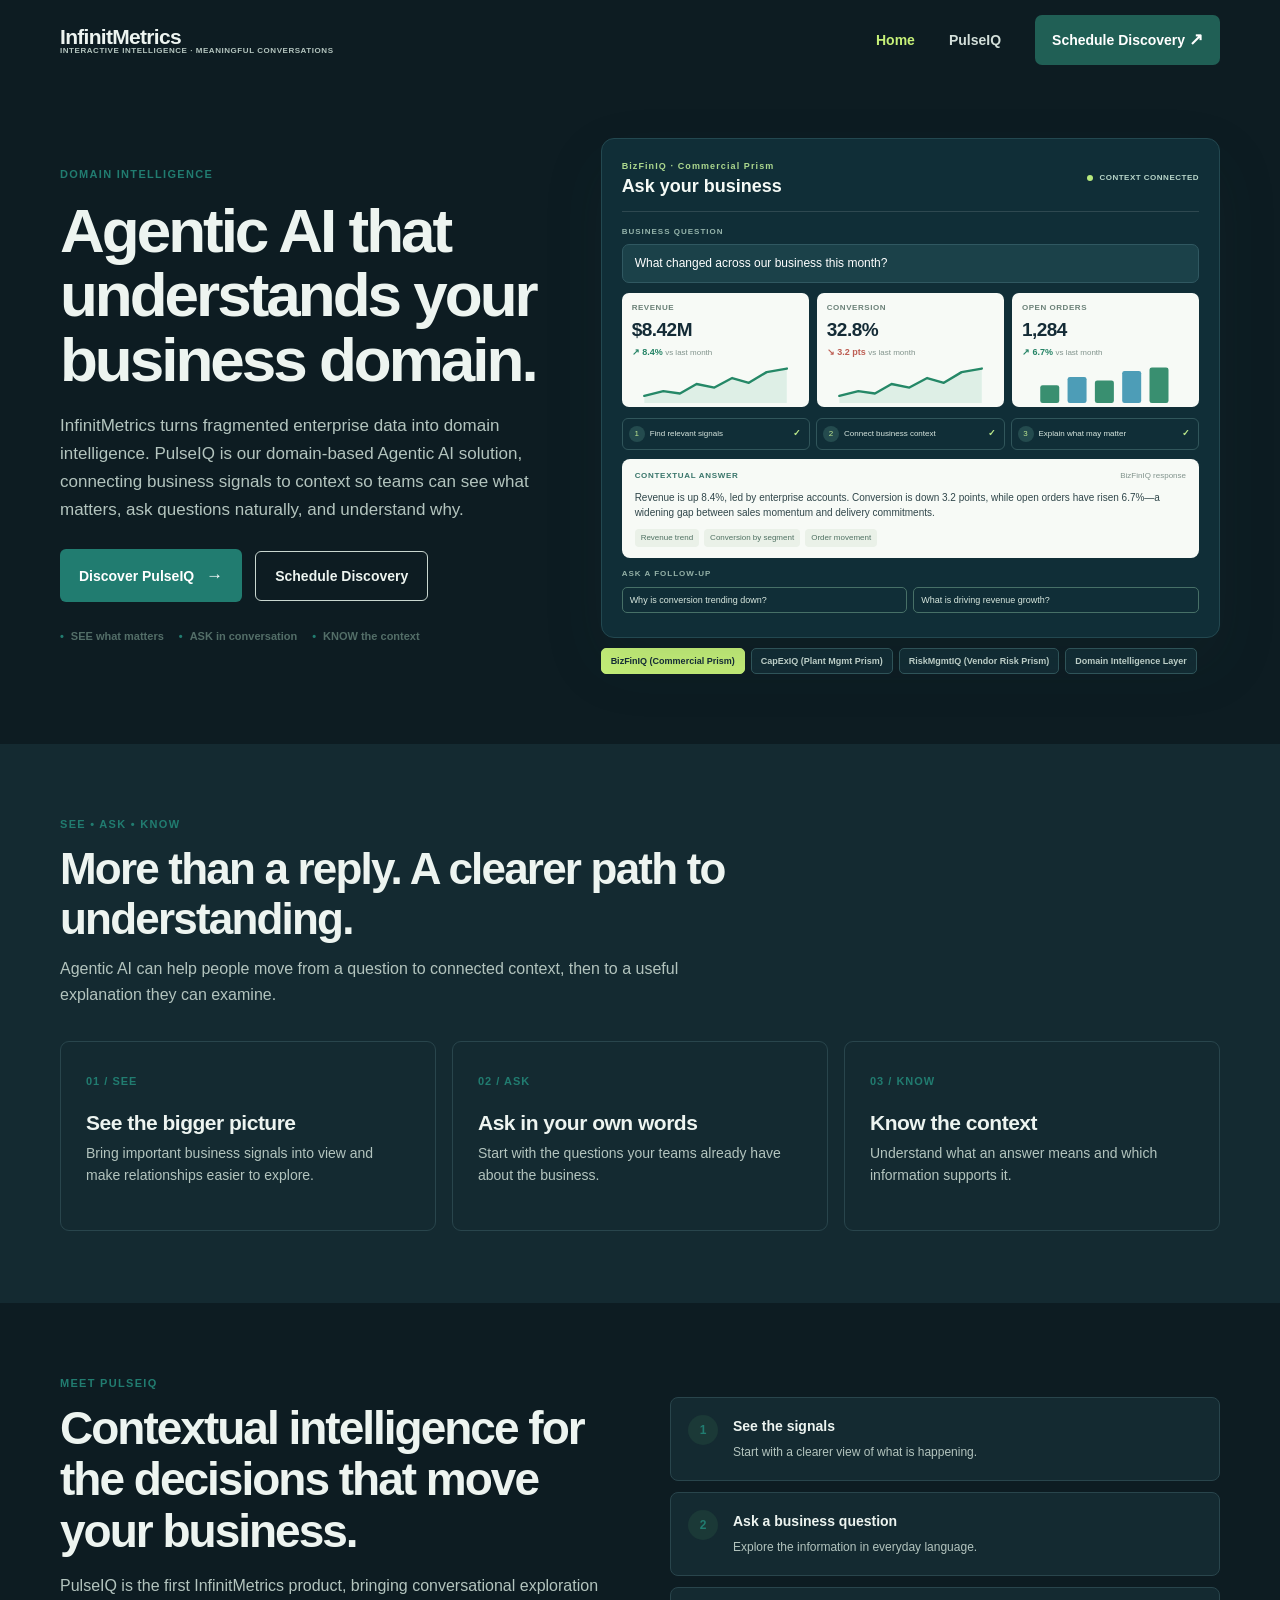
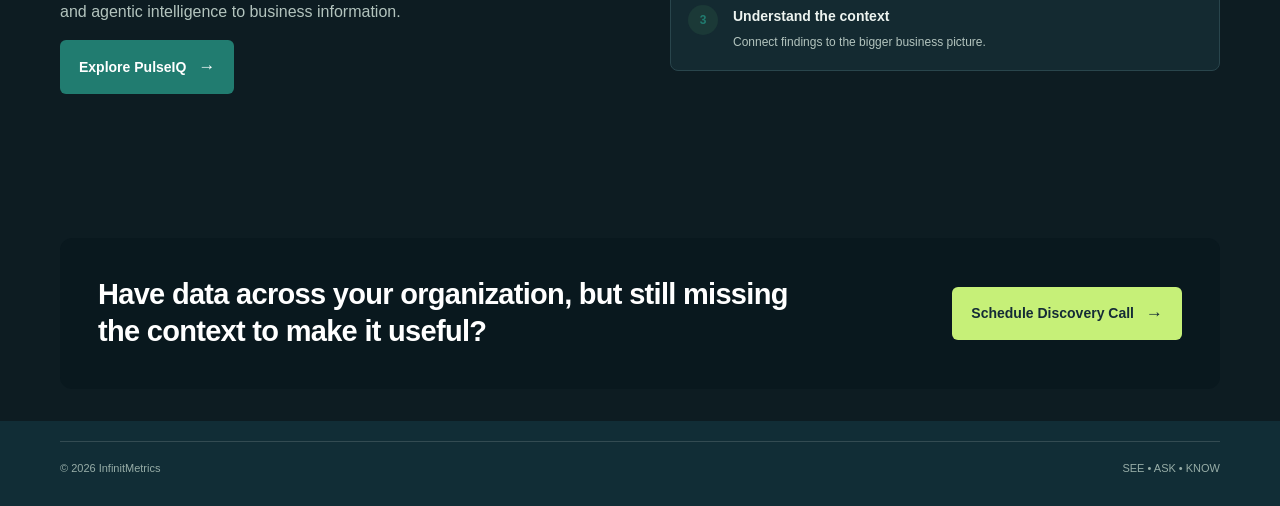
==== commit 96d76d3d: "Align prism labels and chart mix" ====
--- a/index.html
+++ b/index.html
@@ -3,7 +3,7 @@
 <header class="wrap topbar"><a class="brand" href="index.html"><span>InfinitMetrics<small>INTERACTIVE INTELLIGENCE · MEANINGFUL CONVERSATIONS</small></span></a><button class="menu" aria-label="Open navigation" aria-expanded="false">☰</button><nav class="nav"><a class="active" href="index.html">Home</a><a href="pulseiq.html">PulseIQ</a><a class="nav-cta" href="discuss.html">Schedule Discovery <span class="arrow">↗</span></a></nav></header>
 <main>
 <section class="wrap agent-hero"><div class="agent-copy"><div class="eyebrow">Domain Intelligence</div><h1>Agentic AI that understands your business domain.</h1><p class="lead">InfinitMetrics turns fragmented enterprise data into domain intelligence. PulseIQ is our domain-based Agentic AI solution, connecting business signals to context so teams can see what matters, ask questions naturally, and understand why.</p><div class="actions"><a class="button" href="pulseiq.html">Discover PulseIQ <span class="arrow">→</span></a><a class="button secondary" href="discuss.html">Schedule Discovery</a></div><div class="hero-points"><span>SEE what matters</span><span>ASK in conversation</span><span>KNOW the context</span></div></div>
-<div class="hero-visual-switcher" data-visual-switcher data-interval="5000" aria-label="Rotating domain intelligence demonstrations"><div class="visual-slides"><div class="visual-slide visual-slide--prompt is-active" id="visual-panel-bizfin" data-visual-slide aria-hidden="false"><div class="agent-demo" aria-label="Agentic intelligence view with business metrics and connected signals"><div class="demo-top"><div><span class="demo-kicker">BizFinIQ · Commercial Prism</span><strong>Ask your business</strong></div><span class="connected-state"><i></i> CONTEXT CONNECTED</span></div><div class="demo-question-label">BUSINESS QUESTION</div><div class="demo-question" id="demo-question">What changed across our business this month?</div><div class="metric-grid"><article class="metric-card"><div class="metric-label">REVENUE</div><div class="metric-value">$8.42M</div><div class="metric-delta positive">↗ 8.4% <span>vs last month</span></div><svg viewBox="0 0 120 32" role="img" aria-label="Revenue trend rising"><path class="chart-fill green-fill" d="M0 26 L16 22 L30 24 L44 16 L59 19 L74 11 L88 15 L103 6 L120 3 L120 32 L0 32Z"/><path class="chart-line green-line" d="M0 26 L16 22 L30 24 L44 16 L59 19 L74 11 L88 15 L103 6 L120 3"/></svg></article><article class="metric-card"><div class="metric-label">CONVERSION</div><div class="metric-value">32.8%</div><div class="metric-delta negative">↘ 3.2 pts <span>vs last month</span></div><svg viewBox="0 0 120 32" role="img" aria-label="Conversion trend declining"><path class="chart-fill red-fill" d="M0 5 L16 10 L30 7 L45 15 L59 12 L74 20 L88 17 L103 25 L120 30 L120 32 L0 32Z"/><path class="chart-line red-line" d="M0 5 L16 10 L30 7 L45 15 L59 12 L74 20 L88 17 L103 25 L120 30"/></svg></article><article class="metric-card"><div class="metric-label">OPEN ORDERS</div><div class="metric-value">1,284</div><div class="metric-delta positive">↗ 6.7% <span>vs last month</span></div><svg viewBox="0 0 120 32" role="img" aria-label="Open orders trend rising"><path class="chart-fill blue-fill" d="M0 25 L16 19 L30 22 L44 12 L59 15 L74 8 L88 13 L103 5 L120 2 L120 32 L0 32Z"/><path class="chart-line blue-line" d="M0 25 L16 19 L30 22 L44 12 L59 15 L74 8 L88 13 L103 5 L120 2"/></svg></article></div><div class="agent-steps" aria-label="Agent steps"><div class="agent-step"><i>1</i><span>Find relevant signals</span><b>✓</b></div><div class="agent-step"><i>2</i><span>Connect business context</span><b>✓</b></div><div class="agent-step"><i>3</i><span>Explain what may matter</span><b>✓</b></div></div><div class="answer-box"><div class="answer-heading"><span>CONTEXTUAL ANSWER</span><span>BizFinIQ response</span></div><p id="demo-answer">Revenue is up 8.4%, led by enterprise accounts. Conversion is down 3.2 points, while open orders have risen 6.7%—a widening gap between sales momentum and delivery commitments.</p><div class="evidence-row"><span>Revenue trend</span><span>Conversion by segment</span><span>Order movement</span></div></div><div class="demo-prompts"><span>ASK A FOLLOW-UP</span><button type="button" data-question="Why is conversion trending down?" data-answer="The decline is concentrated in new business. The strongest related signals are fewer late-stage opportunities progressing and a drop in recent follow-up activity. Review the affected segments and opportunity history to understand the cause.">Why is conversion trending down?</button><button type="button" data-question="What is driving revenue growth?" data-answer="Enterprise accounts are contributing most to the increase. The trend is strongest in expansion revenue, while new business conversion is softer. This separates the growth driver from the area that may need attention.">What is driving revenue growth?</button></div></div></div><div class="visual-slide visual-slide--prompt" id="visual-panel-manuiq" data-visual-slide aria-hidden="false"><div class="agent-demo chart-bars" aria-label="Agentic intelligence view with business metrics and connected signals"><div class="demo-top"><div><span class="demo-kicker">CAPEXIQ · DOMAIN WORKFLOW</span><strong>Ask your business</strong></div><span class="connected-state"><i></i> CONTEXT CONNECTED</span></div><div class="demo-question-label">BUSINESS QUESTION</div><div class="demo-question" id="capexiq-question">How is the new machine investment performing?</div><div class="metric-grid"><article class="metric-card"><div class="metric-label">CAPACITY UTILIZATION</div><div class="metric-value">82%</div><div class="metric-delta positive">↗ 6.4% <span>capacity utilized</span></div><svg viewBox="0 0 120 32" role="img" aria-label="Comparative bar chart"><path fill="#dce9e3" d="M0 31H120V32H0Z"/><rect x="8" y="17" width="16" height="15" rx="2" fill="#4a9b7a"/><rect x="32" y="11" width="16" height="21" rx="2" fill="#4a9b7a"/><rect x="56" y="14" width="16" height="18" rx="2" fill="#4a9b7a"/><rect x="80" y="6" width="16" height="26" rx="2" fill="#4a9b7a"/><rect x="104" y="3" width="10" height="29" rx="2" fill="#4a9b7a"/></svg></article><article class="metric-card"><div class="metric-label">UNIT COST</div><div class="metric-value">14.2%</div><div class="metric-delta positive">↗ 8% <span>unit cost reduction</span></div><svg viewBox="0 0 120 32" role="img" aria-label="Comparative bar chart"><path fill="#dce9e3" d="M0 31H120V32H0Z"/><rect x="8" y="17" width="16" height="15" rx="2" fill="#4a9b7a"/><rect x="32" y="11" width="16" height="21" rx="2" fill="#4a9b7a"/><rect x="56" y="14" width="16" height="18" rx="2" fill="#4a9b7a"/><rect x="80" y="6" width="16" height="26" rx="2" fill="#4a9b7a"/><rect x="104" y="3" width="10" height="29" rx="2" fill="#4a9b7a"/></svg></article><article class="metric-card"><div class="metric-label">PAYBACK PERIOD</div><div class="metric-value">2.8 yrs</div><div class="metric-delta positive">↗ 0.4 yrs <span>payback forecast</span></div><svg viewBox="0 0 120 32" role="img" aria-label="Comparative bar chart"><path fill="#dce9e3" d="M0 31H120V32H0Z"/><rect x="8" y="17" width="16" height="15" rx="2" fill="#4a9b7a"/><rect x="32" y="11" width="16" height="21" rx="2" fill="#4a9b7a"/><rect x="56" y="14" width="16" height="18" rx="2" fill="#4a9b7a"/><rect x="80" y="6" width="16" height="26" rx="2" fill="#4a9b7a"/><rect x="104" y="3" width="10" height="29" rx="2" fill="#4a9b7a"/></svg></article></div><div class="agent-steps" aria-label="Agent steps"><div class="agent-step"><i>1</i><span>Find relevant signals</span><b>✓</b></div><div class="agent-step"><i>2</i><span>Connect business context</span><b>✓</b></div><div class="agent-step"><i>3</i><span>Explain what may matter</span><b>✓</b></div></div><div class="answer-box"><div class="answer-heading"><span>CONTEXTUAL ANSWER</span><span>CapExIQ response</span></div><p id="capexiq-answer">Capacity utilization is 82%, with unit cost down 8% since commissioning. At current output, the investment is tracking toward a 2.8 year payback; compare actual throughput with the original ramp plan.</p><div class="evidence-row"><span>Capacity trend</span><span>Cost by unit</span><span>ROI outlook</span></div></div><div class="demo-prompts"><span>ASK A FOLLOW-UP</span><button type="button" data-question="What is limiting machine utilization?" data-answer="The decline is concentrated in new business. The strongest related signals are fewer late-stage opportunities progressing and a drop in recent follow-up activity. Review the affected segments and opportunity history to understand the cause.">What is limiting machine utilization?</button><button type="button" data-question="How has unit cost changed?" data-answer="Enterprise accounts are contributing most to the increase. The trend is strongest in expansion revenue, while new business conversion is softer. This separates the growth driver from the area that may need attention.">How has unit cost changed?</button></div></div></div><div class="visual-slide visual-slide--prompt" id="visual-panel-riskmgmtiq" data-visual-slide aria-hidden="false"><div class="agent-demo chart-mix-risk" aria-label="Agentic intelligence view with business metrics and connected signals"><div class="demo-top"><div><span class="demo-kicker">RISKMGMTIQ · VRM / GRC · DOMAIN WORKFLOW</span><strong>Ask your business</strong></div><span class="connected-state"><i></i> CONTEXT CONNECTED</span></div><div class="demo-question-label">BUSINESS QUESTION</div><div class="demo-question" id="riskmgmtiq-question">Which vendors need a risk review this quarter?</div><div class="metric-grid"><article class="metric-card"><div class="metric-label">CONTROL COVERAGE</div><div class="metric-value">86%</div><div class="metric-delta positive">↗ 4 pts <span>controls mapped</span></div><svg viewBox="0 0 120 32" role="img" aria-label="Vendor risk heatmap"><rect x="2" y="2" width="26" height="12" rx="2" fill="#f1c66d"/><rect x="32" y="2" width="26" height="12" rx="2" fill="#d77c67"/><rect x="62" y="2" width="26" height="12" rx="2" fill="#d77c67"/><rect x="92" y="2" width="26" height="12" rx="2" fill="#e6a45f"/><rect x="2" y="18" width="26" height="12" rx="2" fill="#81b99a"/><rect x="32" y="18" width="26" height="12" rx="2" fill="#e6a45f"/><rect x="62" y="18" width="26" height="12" rx="2" fill="#81b99a"/><rect x="92" y="18" width="26" height="12" rx="2" fill="#d77c67"/></svg></article><article class="metric-card"><div class="metric-label">OPEN FINDINGS</div><div class="metric-value">12</div><div class="metric-delta positive">↗ 3 <span>open high findings</span></div><svg viewBox="0 0 120 32" role="img" aria-label="Vendor risk heatmap"><rect x="2" y="2" width="26" height="12" rx="2" fill="#f1c66d"/><rect x="32" y="2" width="26" height="12" rx="2" fill="#d77c67"/><rect x="62" y="2" width="26" height="12" rx="2" fill="#d77c67"/><rect x="92" y="2" width="26" height="12" rx="2" fill="#e6a45f"/><rect x="2" y="18" width="26" height="12" rx="2" fill="#81b99a"/><rect x="32" y="18" width="26" height="12" rx="2" fill="#e6a45f"/><rect x="62" y="18" width="26" height="12" rx="2" fill="#81b99a"/><rect x="92" y="18" width="26" height="12" rx="2" fill="#d77c67"/></svg></article><article class="metric-card"><div class="metric-label">REVIEWS DUE</div><div class="metric-value">7</div><div class="metric-delta positive">↗ 2 <span>reviews due</span></div><svg viewBox="0 0 120 32" role="img" aria-label="Vendor risk heatmap"><rect x="2" y="2" width="26" height="12" rx="2" fill="#f1c66d"/><rect x="32" y="2" width="26" height="12" rx="2" fill="#d77c67"/><rect x="62" y="2" width="26" height="12" rx="2" fill="#d77c67"/><rect x="92" y="2" width="26" height="12" rx="2" fill="#e6a45f"/><rect x="2" y="18" width="26" height="12" rx="2" fill="#81b99a"/><rect x="32" y="18" width="26" height="12" rx="2" fill="#e6a45f"/><rect x="62" y="18" width="26" height="12" rx="2" fill="#81b99a"/><rect x="92" y="18" width="26" height="12" rx="2" fill="#d77c67"/></svg></article></div><div class="agent-steps" aria-label="Agent steps"><div class="agent-step"><i>1</i><span>Find relevant signals</span><b>✓</b></div><div class="agent-step"><i>2</i><span>Connect business context</span><b>✓</b></div><div class="agent-step"><i>3</i><span>Explain what may matter</span><b>✓</b></div></div><div class="answer-box"><div class="answer-heading"><span>CONTEXTUAL ANSWER</span><span>RiskMgmtIQ (Vendor Risk Prism) · VRM / GRC response</span></div><p id="riskmgmtiq-answer">Twelve high priority findings remain open, and seven vendor reviews are due this quarter. Control coverage is 86%; prioritize suppliers with overdue reviews and unresolved security evidence.</p><div class="evidence-row"><span>Capacity trend</span><span>Cost by unit</span><span>ROI outlook</span></div></div><div class="demo-prompts"><span>ASK A FOLLOW-UP</span><button type="button" data-question="Which vendors have overdue evidence?" data-answer="The decline is concentrated in new business. The strongest related signals are fewer late-stage opportunities progressing and a drop in recent follow-up activity. Review the affected segments and opportunity history to understand the cause.">Which vendors have overdue evidence?</button><button type="button" data-question="What changed in high risk findings?" data-answer="Enterprise accounts are contributing most to the increase. The trend is strongest in expansion revenue, while new business conversion is softer. This separates the growth driver from the area that may need attention.">What changed in high risk findings?</button></div></div></div><div class="visual-slide visual-slide--domain" id="visual-panel-domain" data-visual-slide aria-hidden="true" inert><section class="domain-layer-section" id="domain-intelligence"><div class="wrap"><div class="domain-section-head"><div class="eyebrow">INFINITMETRICS DOMAIN INTELLIGENCE LAYER</div><h2>Give AI the business context behind your data.</h2></div><div class="layer-map" role="img" aria-label="Documents, systems, workflows, reports, records, and contracts flow through the InfinitMetrics Domain Intelligence Layer into dashboards, informed decisions, and governed agent actions."><svg class="layer-wires" viewBox="0 0 1000 300" preserveAspectRatio="none" aria-hidden="true"><path d="M245 40 C360 40 380 150 500 150 S635 70 755 70"/><path d="M245 84 C360 84 385 150 500 150 S635 150 755 150"/><path d="M245 128 C370 128 390 150 500 150 S635 230 755 230"/><path d="M245 172 C370 172 390 150 500 150"/><path d="M245 216 C360 216 385 150 500 150"/><path d="M245 260 C360 260 380 150 500 150"/></svg><div class="layer-column layer-inputs"><h3>FRAGMENTED INPUTS</h3><div class="layer-item">Documents <i></i></div><div class="layer-item">Systems <i></i></div><div class="layer-item">Workflows <i></i></div><div class="layer-item">Reports <i></i></div><div class="layer-item">Records <i></i></div><div class="layer-item">Contracts <i></i></div></div><div class="layer-core"><span class="layer-kicker">INFINITMETRICS DOMAIN INTELLIGENCE LAYER</span><strong>Business decisions, better grounded</strong><p>Concepts · relationships · rules · operating context</p><div class="layer-capabilities"><span>Concepts</span><span>Relationships</span><span>Context</span></div></div><div class="layer-column layer-outputs"><h3>INTELLIGENT OUTCOMES</h3><div class="layer-outcome"><strong>Dashboards</strong><span>Visual · searchable</span></div><div class="layer-outcome"><strong>Decisions</strong><span>Context-informed</span></div><div class="layer-outcome"><strong>Agent actions</strong><span>Governed · bounded</span></div></div></div></div></section></div></div><div class="visual-controls" role="group" aria-label="Choose a domain demonstration"><button class="visual-control is-active" type="button" data-visual-trigger="0" aria-pressed="true">BizFinIQ</button><button class="visual-control" type="button" data-visual-trigger="1" aria-pressed="false">CapExIQ</button><button class="visual-control" type="button" data-visual-trigger="2" aria-pressed="false">RiskMgmtIQ · Vendor Risk Prism (VRM/GRC)</button><button class="visual-control" type="button" data-visual-trigger="3" aria-pressed="false">Domain Intelligence Layer</button></div></div></section>
+<div class="hero-visual-switcher" data-visual-switcher data-interval="5000" aria-label="Rotating domain intelligence demonstrations"><div class="visual-slides"><div class="visual-slide visual-slide--prompt is-active" id="visual-panel-bizfin" data-visual-slide aria-hidden="false"><div class="agent-demo" aria-label="Agentic intelligence view with business metrics and connected signals"><div class="demo-top"><div><span class="demo-kicker">BizFinIQ · Commercial Prism</span><strong>Ask your business</strong></div><span class="connected-state"><i></i> CONTEXT CONNECTED</span></div><div class="demo-question-label">BUSINESS QUESTION</div><div class="demo-question" id="demo-question">What changed across our business this month?</div><div class="metric-grid"><article class="metric-card"><div class="metric-label">REVENUE</div><div class="metric-value">$8.42M</div><div class="metric-delta positive">↗ 8.4% <span>vs last month</span></div><svg viewBox="0 0 120 32" role="img" aria-label="Trend chart"><path class="chart-fill green-fill" d="M0 26 L16 22 L30 24 L44 16 L59 19 L74 11 L88 15 L103 6 L120 3 L120 32 L0 32Z"/><path class="chart-line green-line" d="M0 26 L16 22 L30 24 L44 16 L59 19 L74 11 L88 15 L103 6 L120 3"/></svg></article><article class="metric-card"><div class="metric-label">CONVERSION</div><div class="metric-value">32.8%</div><div class="metric-delta negative">↘ 3.2 pts <span>vs last month</span></div><svg viewBox="0 0 120 32" role="img" aria-label="Trend chart"><path class="chart-fill green-fill" d="M0 26 L16 22 L30 24 L44 16 L59 19 L74 11 L88 15 L103 6 L120 3 L120 32 L0 32Z"/><path class="chart-line green-line" d="M0 26 L16 22 L30 24 L44 16 L59 19 L74 11 L88 15 L103 6 L120 3"/></svg></article><article class="metric-card"><div class="metric-label">OPEN ORDERS</div><div class="metric-value">1,284</div><div class="metric-delta positive">↗ 6.7% <span>vs last month</span></div><svg viewBox="0 0 120 32" role="img" aria-label="Bar chart"><rect x="5" y="17" width="16" height="15" rx="2" fill="#398f70"/><rect x="28" y="10" width="16" height="22" rx="2" fill="#4d9db7"/><rect x="51" y="13" width="16" height="19" rx="2" fill="#398f70"/><rect x="74" y="5" width="16" height="27" rx="2" fill="#4d9db7"/><rect x="97" y="2" width="16" height="30" rx="2" fill="#398f70"/></svg></article></div><div class="agent-steps" aria-label="Agent steps"><div class="agent-step"><i>1</i><span>Find relevant signals</span><b>✓</b></div><div class="agent-step"><i>2</i><span>Connect business context</span><b>✓</b></div><div class="agent-step"><i>3</i><span>Explain what may matter</span><b>✓</b></div></div><div class="answer-box"><div class="answer-heading"><span>CONTEXTUAL ANSWER</span><span>BizFinIQ response</span></div><p id="demo-answer">Revenue is up 8.4%, led by enterprise accounts. Conversion is down 3.2 points, while open orders have risen 6.7%—a widening gap between sales momentum and delivery commitments.</p><div class="evidence-row"><span>Revenue trend</span><span>Conversion by segment</span><span>Order movement</span></div></div><div class="demo-prompts"><span>ASK A FOLLOW-UP</span><button type="button" data-question="Why is conversion trending down?" data-answer="The decline is concentrated in new business. The strongest related signals are fewer late-stage opportunities progressing and a drop in recent follow-up activity. Review the affected segments and opportunity history to understand the cause.">Why is conversion trending down?</button><button type="button" data-question="What is driving revenue growth?" data-answer="Enterprise accounts are contributing most to the increase. The trend is strongest in expansion revenue, while new business conversion is softer. This separates the growth driver from the area that may need attention.">What is driving revenue growth?</button></div></div></div><div class="visual-slide visual-slide--prompt" id="visual-panel-manuiq" data-visual-slide aria-hidden="false"><div class="agent-demo chart-bars" aria-label="Agentic intelligence view with business metrics and connected signals"><div class="demo-top"><div><span class="demo-kicker">CapExIQ · Plant Mgmt Prism</span><strong>Ask your business</strong></div><span class="connected-state"><i></i> CONTEXT CONNECTED</span></div><div class="demo-question-label">BUSINESS QUESTION</div><div class="demo-question" id="capexiq-question">How is the new machine investment performing?</div><div class="metric-grid"><article class="metric-card"><div class="metric-label">CAPACITY UTILIZATION</div><div class="metric-value">82%</div><div class="metric-delta positive">↗ 6.4% <span>capacity utilized</span></div><svg viewBox="0 0 120 32" role="img" aria-label="Trend chart"><path class="chart-fill green-fill" d="M0 26 L16 22 L30 24 L44 16 L59 19 L74 11 L88 15 L103 6 L120 3 L120 32 L0 32Z"/><path class="chart-line green-line" d="M0 26 L16 22 L30 24 L44 16 L59 19 L74 11 L88 15 L103 6 L120 3"/></svg></article><article class="metric-card"><div class="metric-label">UNIT COST</div><div class="metric-value">14.2%</div><div class="metric-delta positive">↗ 8% <span>unit cost reduction</span></div><svg viewBox="0 0 120 32" role="img" aria-label="Bar chart"><rect x="5" y="17" width="16" height="15" rx="2" fill="#398f70"/><rect x="28" y="10" width="16" height="22" rx="2" fill="#4d9db7"/><rect x="51" y="13" width="16" height="19" rx="2" fill="#398f70"/><rect x="74" y="5" width="16" height="27" rx="2" fill="#4d9db7"/><rect x="97" y="2" width="16" height="30" rx="2" fill="#398f70"/></svg></article><article class="metric-card"><div class="metric-label">PAYBACK PERIOD</div><div class="metric-value">2.8 yrs</div><div class="metric-delta positive">↗ 0.4 yrs <span>payback forecast</span></div><svg viewBox="0 0 120 32" role="img" aria-label="Risk heatmap"><rect x="2" y="2" width="26" height="12" rx="2" fill="#8fbd96"/><rect x="32" y="2" width="26" height="12" rx="2" fill="#e5bb62"/><rect x="62" y="2" width="26" height="12" rx="2" fill="#d87968"/><rect x="92" y="2" width="26" height="12" rx="2" fill="#e5bb62"/><rect x="2" y="18" width="26" height="12" rx="2" fill="#e5bb62"/><rect x="32" y="18" width="26" height="12" rx="2" fill="#8fbd96"/><rect x="62" y="18" width="26" height="12" rx="2" fill="#e5bb62"/><rect x="92" y="18" width="26" height="12" rx="2" fill="#d87968"/></svg></article></div><div class="agent-steps" aria-label="Agent steps"><div class="agent-step"><i>1</i><span>Find relevant signals</span><b>✓</b></div><div class="agent-step"><i>2</i><span>Connect business context</span><b>✓</b></div><div class="agent-step"><i>3</i><span>Explain what may matter</span><b>✓</b></div></div><div class="answer-box"><div class="answer-heading"><span>CONTEXTUAL ANSWER</span><span>CapExIQ response</span></div><p id="capexiq-answer">Capacity utilization is 82%, with unit cost down 8% since commissioning. At current output, the investment is tracking toward a 2.8 year payback; compare actual throughput with the original ramp plan.</p><div class="evidence-row"><span>Capacity trend</span><span>Cost by unit</span><span>ROI outlook</span></div></div><div class="demo-prompts"><span>ASK A FOLLOW-UP</span><button type="button" data-question="What is limiting machine utilization?" data-answer="The decline is concentrated in new business. The strongest related signals are fewer late-stage opportunities progressing and a drop in recent follow-up activity. Review the affected segments and opportunity history to understand the cause.">What is limiting machine utilization?</button><button type="button" data-question="How has unit cost changed?" data-answer="Enterprise accounts are contributing most to the increase. The trend is strongest in expansion revenue, while new business conversion is softer. This separates the growth driver from the area that may need attention.">How has unit cost changed?</button></div></div></div><div class="visual-slide visual-slide--prompt" id="visual-panel-riskmgmtiq" data-visual-slide aria-hidden="false"><div class="agent-demo chart-mix-risk" aria-label="Agentic intelligence view with business metrics and connected signals"><div class="demo-top"><div><span class="demo-kicker">RISKMGMTIQ · VRM / GRC · DOMAIN WORKFLOW</span><strong>Ask your business</strong></div><span class="connected-state"><i></i> CONTEXT CONNECTED</span></div><div class="demo-question-label">BUSINESS QUESTION</div><div class="demo-question" id="riskmgmtiq-question">Which vendors need a risk review this quarter?</div><div class="metric-grid"><article class="metric-card"><div class="metric-label">CONTROL COVERAGE</div><div class="metric-value">86%</div><div class="metric-delta positive">↗ 4 pts <span>controls mapped</span></div><svg viewBox="0 0 120 32" role="img" aria-label="Bar chart"><rect x="5" y="17" width="16" height="15" rx="2" fill="#398f70"/><rect x="28" y="10" width="16" height="22" rx="2" fill="#4d9db7"/><rect x="51" y="13" width="16" height="19" rx="2" fill="#398f70"/><rect x="74" y="5" width="16" height="27" rx="2" fill="#4d9db7"/><rect x="97" y="2" width="16" height="30" rx="2" fill="#398f70"/></svg></article><article class="metric-card"><div class="metric-label">OPEN FINDINGS</div><div class="metric-value">12</div><div class="metric-delta positive">↗ 3 <span>open high findings</span></div><svg viewBox="0 0 120 32" role="img" aria-label="Risk heatmap"><rect x="2" y="2" width="26" height="12" rx="2" fill="#8fbd96"/><rect x="32" y="2" width="26" height="12" rx="2" fill="#e5bb62"/><rect x="62" y="2" width="26" height="12" rx="2" fill="#d87968"/><rect x="92" y="2" width="26" height="12" rx="2" fill="#e5bb62"/><rect x="2" y="18" width="26" height="12" rx="2" fill="#e5bb62"/><rect x="32" y="18" width="26" height="12" rx="2" fill="#8fbd96"/><rect x="62" y="18" width="26" height="12" rx="2" fill="#e5bb62"/><rect x="92" y="18" width="26" height="12" rx="2" fill="#d87968"/></svg></article><article class="metric-card"><div class="metric-label">REVIEWS DUE</div><div class="metric-value">7</div><div class="metric-delta positive">↗ 2 <span>reviews due</span></div><svg viewBox="0 0 120 32" role="img" aria-label="Risk heatmap"><rect x="2" y="2" width="26" height="12" rx="2" fill="#8fbd96"/><rect x="32" y="2" width="26" height="12" rx="2" fill="#e5bb62"/><rect x="62" y="2" width="26" height="12" rx="2" fill="#d87968"/><rect x="92" y="2" width="26" height="12" rx="2" fill="#e5bb62"/><rect x="2" y="18" width="26" height="12" rx="2" fill="#e5bb62"/><rect x="32" y="18" width="26" height="12" rx="2" fill="#8fbd96"/><rect x="62" y="18" width="26" height="12" rx="2" fill="#e5bb62"/><rect x="92" y="18" width="26" height="12" rx="2" fill="#d87968"/></svg></article></div><div class="agent-steps" aria-label="Agent steps"><div class="agent-step"><i>1</i><span>Find relevant signals</span><b>✓</b></div><div class="agent-step"><i>2</i><span>Connect business context</span><b>✓</b></div><div class="agent-step"><i>3</i><span>Explain what may matter</span><b>✓</b></div></div><div class="answer-box"><div class="answer-heading"><span>CONTEXTUAL ANSWER</span><span>RiskMgmtIQ (Vendor Risk Prism) · VRM / GRC response</span></div><p id="riskmgmtiq-answer">Twelve high priority findings remain open, and seven vendor reviews are due this quarter. Control coverage is 86%; prioritize suppliers with overdue reviews and unresolved security evidence.</p><div class="evidence-row"><span>Capacity trend</span><span>Cost by unit</span><span>ROI outlook</span></div></div><div class="demo-prompts"><span>ASK A FOLLOW-UP</span><button type="button" data-question="Which vendors have overdue evidence?" data-answer="The decline is concentrated in new business. The strongest related signals are fewer late-stage opportunities progressing and a drop in recent follow-up activity. Review the affected segments and opportunity history to understand the cause.">Which vendors have overdue evidence?</button><button type="button" data-question="What changed in high risk findings?" data-answer="Enterprise accounts are contributing most to the increase. The trend is strongest in expansion revenue, while new business conversion is softer. This separates the growth driver from the area that may need attention.">What changed in high risk findings?</button></div></div></div><div class="visual-slide visual-slide--domain" id="visual-panel-domain" data-visual-slide aria-hidden="true" inert><section class="domain-layer-section" id="domain-intelligence"><div class="wrap"><div class="domain-section-head"><div class="eyebrow">INFINITMETRICS DOMAIN INTELLIGENCE LAYER</div><h2>Give AI the business context behind your data.</h2></div><div class="layer-map" role="img" aria-label="Documents, systems, workflows, reports, records, and contracts flow through the InfinitMetrics Domain Intelligence Layer into dashboards, informed decisions, and governed agent actions."><svg class="layer-wires" viewBox="0 0 1000 300" preserveAspectRatio="none" aria-hidden="true"><path d="M245 40 C360 40 380 150 500 150 S635 70 755 70"/><path d="M245 84 C360 84 385 150 500 150 S635 150 755 150"/><path d="M245 128 C370 128 390 150 500 150 S635 230 755 230"/><path d="M245 172 C370 172 390 150 500 150"/><path d="M245 216 C360 216 385 150 500 150"/><path d="M245 260 C360 260 380 150 500 150"/></svg><div class="layer-column layer-inputs"><h3>FRAGMENTED INPUTS</h3><div class="layer-item">Documents <i></i></div><div class="layer-item">Systems <i></i></div><div class="layer-item">Workflows <i></i></div><div class="layer-item">Reports <i></i></div><div class="layer-item">Records <i></i></div><div class="layer-item">Contracts <i></i></div></div><div class="layer-core"><span class="layer-kicker">INFINITMETRICS DOMAIN INTELLIGENCE LAYER</span><strong>Business decisions, better grounded</strong><p>Concepts · relationships · rules · operating context</p><div class="layer-capabilities"><span>Concepts</span><span>Relationships</span><span>Context</span></div></div><div class="layer-column layer-outputs"><h3>INTELLIGENT OUTCOMES</h3><div class="layer-outcome"><strong>Dashboards</strong><span>Visual · searchable</span></div><div class="layer-outcome"><strong>Decisions</strong><span>Context-informed</span></div><div class="layer-outcome"><strong>Agent actions</strong><span>Governed · bounded</span></div></div></div></div></section></div></div><div class="visual-controls" role="group" aria-label="Choose a domain demonstration"><button class="visual-control is-active" type="button" data-visual-trigger="0" aria-pressed="true">BizFinIQ (Commercial Prism)</button><button class="visual-control" type="button" data-visual-trigger="1" aria-pressed="false">CapExIQ (Plant Mgmt Prism)</button><button class="visual-control" type="button" data-visual-trigger="2" aria-pressed="false">RiskMgmtIQ (Vendor Risk Prism)</button><button class="visual-control" type="button" data-visual-trigger="3" aria-pressed="false">Domain Intelligence Layer</button></div></div></section>
 <section class="band white"><div class="wrap"><div class="section-head"><div class="eyebrow">SEE • ASK • KNOW</div><h2>More than a reply. A clearer path to understanding.</h2><p>Agentic AI can help people move from a question to connected context, then to a useful explanation they can examine.</p></div><div class="three"><article class="tile"><span class="num">01 / SEE</span><h3>See the bigger picture</h3><p>Bring important business signals into view and make relationships easier to explore.</p></article><article class="tile"><span class="num">02 / ASK</span><h3>Ask in your own words</h3><p>Start with the questions your teams already have about the business.</p></article><article class="tile"><span class="num">03 / KNOW</span><h3>Know the context</h3><p>Understand what an answer means and which information supports it.</p></article></div></div></section>
 <section class="band"><div class="wrap split"><div><div class="eyebrow">Meet PulseIQ</div><h2>Contextual intelligence for the decisions that move your business.</h2><p>PulseIQ is the first InfinitMetrics product, bringing conversational exploration and agentic intelligence to business information.</p><a class="button" href="pulseiq.html">Explore PulseIQ <span class="arrow">→</span></a></div><div class="step-list"><div class="step"><strong>1</strong><div><b>See the signals</b><span>Start with a clearer view of what is happening.</span></div></div><div class="step"><strong>2</strong><div><b>Ask a business question</b><span>Explore the information in everyday language.</span></div></div><div class="step"><strong>3</strong><div><b>Understand the context</b><span>Connect findings to the bigger business picture.</span></div></div></div></div></section>
 <section class="band"><div class="wrap"><div class="quote"><p>Have data across your organization, but still missing the context to make it useful?</p><a class="button" href="discuss.html">Schedule Discovery Call <span class="arrow">→</span></a></div></div></section>
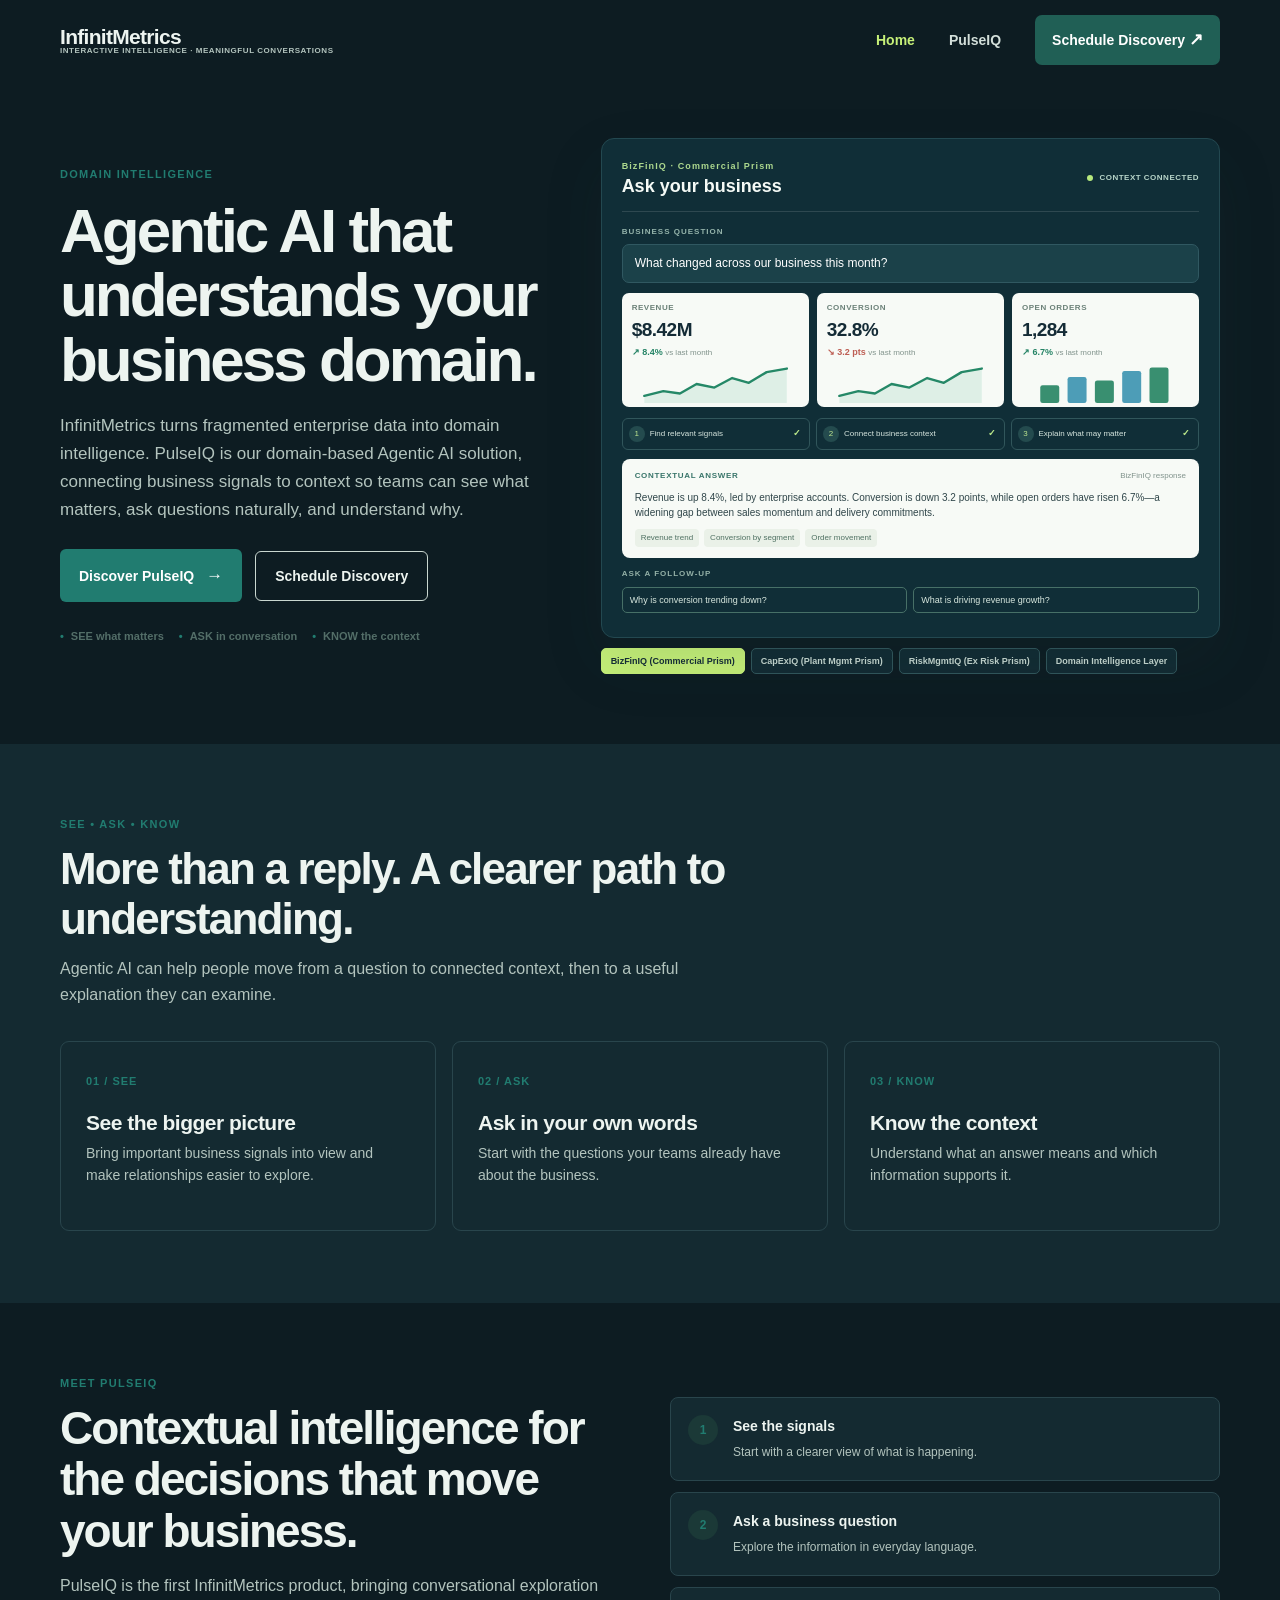
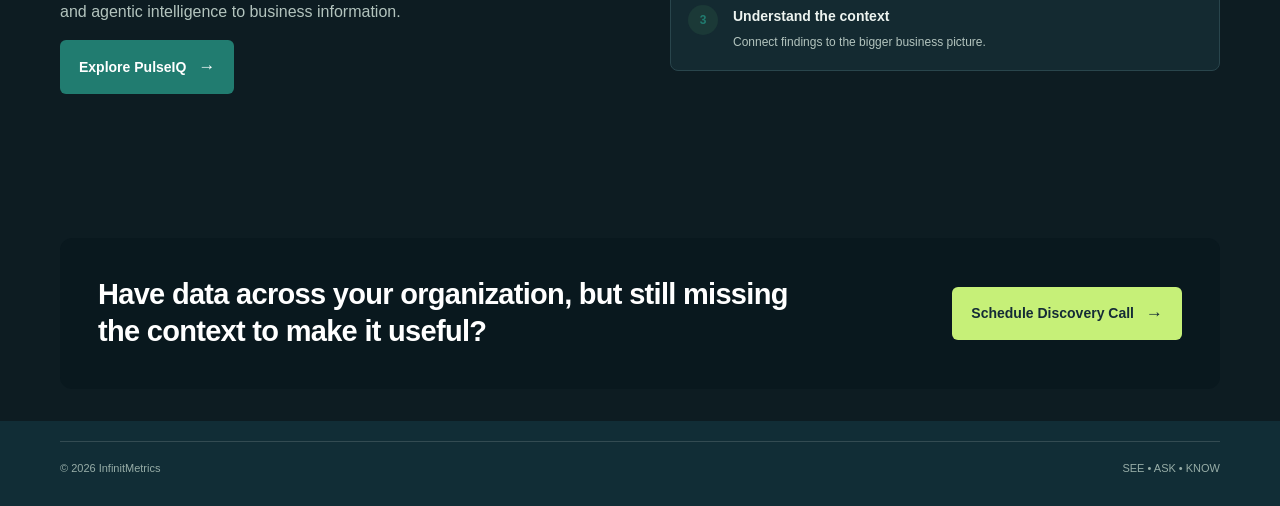
==== commit a767f233: "Rename RiskMgmtIQ prism" ====
--- a/index.html
+++ b/index.html
@@ -3,7 +3,7 @@
 <header class="wrap topbar"><a class="brand" href="index.html"><span>InfinitMetrics<small>INTERACTIVE INTELLIGENCE · MEANINGFUL CONVERSATIONS</small></span></a><button class="menu" aria-label="Open navigation" aria-expanded="false">☰</button><nav class="nav"><a class="active" href="index.html">Home</a><a href="pulseiq.html">PulseIQ</a><a class="nav-cta" href="discuss.html">Schedule Discovery <span class="arrow">↗</span></a></nav></header>
 <main>
 <section class="wrap agent-hero"><div class="agent-copy"><div class="eyebrow">Domain Intelligence</div><h1>Agentic AI that understands your business domain.</h1><p class="lead">InfinitMetrics turns fragmented enterprise data into domain intelligence. PulseIQ is our domain-based Agentic AI solution, connecting business signals to context so teams can see what matters, ask questions naturally, and understand why.</p><div class="actions"><a class="button" href="pulseiq.html">Discover PulseIQ <span class="arrow">→</span></a><a class="button secondary" href="discuss.html">Schedule Discovery</a></div><div class="hero-points"><span>SEE what matters</span><span>ASK in conversation</span><span>KNOW the context</span></div></div>
-<div class="hero-visual-switcher" data-visual-switcher data-interval="5000" aria-label="Rotating domain intelligence demonstrations"><div class="visual-slides"><div class="visual-slide visual-slide--prompt is-active" id="visual-panel-bizfin" data-visual-slide aria-hidden="false"><div class="agent-demo" aria-label="Agentic intelligence view with business metrics and connected signals"><div class="demo-top"><div><span class="demo-kicker">BizFinIQ · Commercial Prism</span><strong>Ask your business</strong></div><span class="connected-state"><i></i> CONTEXT CONNECTED</span></div><div class="demo-question-label">BUSINESS QUESTION</div><div class="demo-question" id="demo-question">What changed across our business this month?</div><div class="metric-grid"><article class="metric-card"><div class="metric-label">REVENUE</div><div class="metric-value">$8.42M</div><div class="metric-delta positive">↗ 8.4% <span>vs last month</span></div><svg viewBox="0 0 120 32" role="img" aria-label="Trend chart"><path class="chart-fill green-fill" d="M0 26 L16 22 L30 24 L44 16 L59 19 L74 11 L88 15 L103 6 L120 3 L120 32 L0 32Z"/><path class="chart-line green-line" d="M0 26 L16 22 L30 24 L44 16 L59 19 L74 11 L88 15 L103 6 L120 3"/></svg></article><article class="metric-card"><div class="metric-label">CONVERSION</div><div class="metric-value">32.8%</div><div class="metric-delta negative">↘ 3.2 pts <span>vs last month</span></div><svg viewBox="0 0 120 32" role="img" aria-label="Trend chart"><path class="chart-fill green-fill" d="M0 26 L16 22 L30 24 L44 16 L59 19 L74 11 L88 15 L103 6 L120 3 L120 32 L0 32Z"/><path class="chart-line green-line" d="M0 26 L16 22 L30 24 L44 16 L59 19 L74 11 L88 15 L103 6 L120 3"/></svg></article><article class="metric-card"><div class="metric-label">OPEN ORDERS</div><div class="metric-value">1,284</div><div class="metric-delta positive">↗ 6.7% <span>vs last month</span></div><svg viewBox="0 0 120 32" role="img" aria-label="Bar chart"><rect x="5" y="17" width="16" height="15" rx="2" fill="#398f70"/><rect x="28" y="10" width="16" height="22" rx="2" fill="#4d9db7"/><rect x="51" y="13" width="16" height="19" rx="2" fill="#398f70"/><rect x="74" y="5" width="16" height="27" rx="2" fill="#4d9db7"/><rect x="97" y="2" width="16" height="30" rx="2" fill="#398f70"/></svg></article></div><div class="agent-steps" aria-label="Agent steps"><div class="agent-step"><i>1</i><span>Find relevant signals</span><b>✓</b></div><div class="agent-step"><i>2</i><span>Connect business context</span><b>✓</b></div><div class="agent-step"><i>3</i><span>Explain what may matter</span><b>✓</b></div></div><div class="answer-box"><div class="answer-heading"><span>CONTEXTUAL ANSWER</span><span>BizFinIQ response</span></div><p id="demo-answer">Revenue is up 8.4%, led by enterprise accounts. Conversion is down 3.2 points, while open orders have risen 6.7%—a widening gap between sales momentum and delivery commitments.</p><div class="evidence-row"><span>Revenue trend</span><span>Conversion by segment</span><span>Order movement</span></div></div><div class="demo-prompts"><span>ASK A FOLLOW-UP</span><button type="button" data-question="Why is conversion trending down?" data-answer="The decline is concentrated in new business. The strongest related signals are fewer late-stage opportunities progressing and a drop in recent follow-up activity. Review the affected segments and opportunity history to understand the cause.">Why is conversion trending down?</button><button type="button" data-question="What is driving revenue growth?" data-answer="Enterprise accounts are contributing most to the increase. The trend is strongest in expansion revenue, while new business conversion is softer. This separates the growth driver from the area that may need attention.">What is driving revenue growth?</button></div></div></div><div class="visual-slide visual-slide--prompt" id="visual-panel-manuiq" data-visual-slide aria-hidden="false"><div class="agent-demo chart-bars" aria-label="Agentic intelligence view with business metrics and connected signals"><div class="demo-top"><div><span class="demo-kicker">CapExIQ · Plant Mgmt Prism</span><strong>Ask your business</strong></div><span class="connected-state"><i></i> CONTEXT CONNECTED</span></div><div class="demo-question-label">BUSINESS QUESTION</div><div class="demo-question" id="capexiq-question">How is the new machine investment performing?</div><div class="metric-grid"><article class="metric-card"><div class="metric-label">CAPACITY UTILIZATION</div><div class="metric-value">82%</div><div class="metric-delta positive">↗ 6.4% <span>capacity utilized</span></div><svg viewBox="0 0 120 32" role="img" aria-label="Trend chart"><path class="chart-fill green-fill" d="M0 26 L16 22 L30 24 L44 16 L59 19 L74 11 L88 15 L103 6 L120 3 L120 32 L0 32Z"/><path class="chart-line green-line" d="M0 26 L16 22 L30 24 L44 16 L59 19 L74 11 L88 15 L103 6 L120 3"/></svg></article><article class="metric-card"><div class="metric-label">UNIT COST</div><div class="metric-value">14.2%</div><div class="metric-delta positive">↗ 8% <span>unit cost reduction</span></div><svg viewBox="0 0 120 32" role="img" aria-label="Bar chart"><rect x="5" y="17" width="16" height="15" rx="2" fill="#398f70"/><rect x="28" y="10" width="16" height="22" rx="2" fill="#4d9db7"/><rect x="51" y="13" width="16" height="19" rx="2" fill="#398f70"/><rect x="74" y="5" width="16" height="27" rx="2" fill="#4d9db7"/><rect x="97" y="2" width="16" height="30" rx="2" fill="#398f70"/></svg></article><article class="metric-card"><div class="metric-label">PAYBACK PERIOD</div><div class="metric-value">2.8 yrs</div><div class="metric-delta positive">↗ 0.4 yrs <span>payback forecast</span></div><svg viewBox="0 0 120 32" role="img" aria-label="Risk heatmap"><rect x="2" y="2" width="26" height="12" rx="2" fill="#8fbd96"/><rect x="32" y="2" width="26" height="12" rx="2" fill="#e5bb62"/><rect x="62" y="2" width="26" height="12" rx="2" fill="#d87968"/><rect x="92" y="2" width="26" height="12" rx="2" fill="#e5bb62"/><rect x="2" y="18" width="26" height="12" rx="2" fill="#e5bb62"/><rect x="32" y="18" width="26" height="12" rx="2" fill="#8fbd96"/><rect x="62" y="18" width="26" height="12" rx="2" fill="#e5bb62"/><rect x="92" y="18" width="26" height="12" rx="2" fill="#d87968"/></svg></article></div><div class="agent-steps" aria-label="Agent steps"><div class="agent-step"><i>1</i><span>Find relevant signals</span><b>✓</b></div><div class="agent-step"><i>2</i><span>Connect business context</span><b>✓</b></div><div class="agent-step"><i>3</i><span>Explain what may matter</span><b>✓</b></div></div><div class="answer-box"><div class="answer-heading"><span>CONTEXTUAL ANSWER</span><span>CapExIQ response</span></div><p id="capexiq-answer">Capacity utilization is 82%, with unit cost down 8% since commissioning. At current output, the investment is tracking toward a 2.8 year payback; compare actual throughput with the original ramp plan.</p><div class="evidence-row"><span>Capacity trend</span><span>Cost by unit</span><span>ROI outlook</span></div></div><div class="demo-prompts"><span>ASK A FOLLOW-UP</span><button type="button" data-question="What is limiting machine utilization?" data-answer="The decline is concentrated in new business. The strongest related signals are fewer late-stage opportunities progressing and a drop in recent follow-up activity. Review the affected segments and opportunity history to understand the cause.">What is limiting machine utilization?</button><button type="button" data-question="How has unit cost changed?" data-answer="Enterprise accounts are contributing most to the increase. The trend is strongest in expansion revenue, while new business conversion is softer. This separates the growth driver from the area that may need attention.">How has unit cost changed?</button></div></div></div><div class="visual-slide visual-slide--prompt" id="visual-panel-riskmgmtiq" data-visual-slide aria-hidden="false"><div class="agent-demo chart-mix-risk" aria-label="Agentic intelligence view with business metrics and connected signals"><div class="demo-top"><div><span class="demo-kicker">RISKMGMTIQ · VRM / GRC · DOMAIN WORKFLOW</span><strong>Ask your business</strong></div><span class="connected-state"><i></i> CONTEXT CONNECTED</span></div><div class="demo-question-label">BUSINESS QUESTION</div><div class="demo-question" id="riskmgmtiq-question">Which vendors need a risk review this quarter?</div><div class="metric-grid"><article class="metric-card"><div class="metric-label">CONTROL COVERAGE</div><div class="metric-value">86%</div><div class="metric-delta positive">↗ 4 pts <span>controls mapped</span></div><svg viewBox="0 0 120 32" role="img" aria-label="Bar chart"><rect x="5" y="17" width="16" height="15" rx="2" fill="#398f70"/><rect x="28" y="10" width="16" height="22" rx="2" fill="#4d9db7"/><rect x="51" y="13" width="16" height="19" rx="2" fill="#398f70"/><rect x="74" y="5" width="16" height="27" rx="2" fill="#4d9db7"/><rect x="97" y="2" width="16" height="30" rx="2" fill="#398f70"/></svg></article><article class="metric-card"><div class="metric-label">OPEN FINDINGS</div><div class="metric-value">12</div><div class="metric-delta positive">↗ 3 <span>open high findings</span></div><svg viewBox="0 0 120 32" role="img" aria-label="Risk heatmap"><rect x="2" y="2" width="26" height="12" rx="2" fill="#8fbd96"/><rect x="32" y="2" width="26" height="12" rx="2" fill="#e5bb62"/><rect x="62" y="2" width="26" height="12" rx="2" fill="#d87968"/><rect x="92" y="2" width="26" height="12" rx="2" fill="#e5bb62"/><rect x="2" y="18" width="26" height="12" rx="2" fill="#e5bb62"/><rect x="32" y="18" width="26" height="12" rx="2" fill="#8fbd96"/><rect x="62" y="18" width="26" height="12" rx="2" fill="#e5bb62"/><rect x="92" y="18" width="26" height="12" rx="2" fill="#d87968"/></svg></article><article class="metric-card"><div class="metric-label">REVIEWS DUE</div><div class="metric-value">7</div><div class="metric-delta positive">↗ 2 <span>reviews due</span></div><svg viewBox="0 0 120 32" role="img" aria-label="Risk heatmap"><rect x="2" y="2" width="26" height="12" rx="2" fill="#8fbd96"/><rect x="32" y="2" width="26" height="12" rx="2" fill="#e5bb62"/><rect x="62" y="2" width="26" height="12" rx="2" fill="#d87968"/><rect x="92" y="2" width="26" height="12" rx="2" fill="#e5bb62"/><rect x="2" y="18" width="26" height="12" rx="2" fill="#e5bb62"/><rect x="32" y="18" width="26" height="12" rx="2" fill="#8fbd96"/><rect x="62" y="18" width="26" height="12" rx="2" fill="#e5bb62"/><rect x="92" y="18" width="26" height="12" rx="2" fill="#d87968"/></svg></article></div><div class="agent-steps" aria-label="Agent steps"><div class="agent-step"><i>1</i><span>Find relevant signals</span><b>✓</b></div><div class="agent-step"><i>2</i><span>Connect business context</span><b>✓</b></div><div class="agent-step"><i>3</i><span>Explain what may matter</span><b>✓</b></div></div><div class="answer-box"><div class="answer-heading"><span>CONTEXTUAL ANSWER</span><span>RiskMgmtIQ (Vendor Risk Prism) · VRM / GRC response</span></div><p id="riskmgmtiq-answer">Twelve high priority findings remain open, and seven vendor reviews are due this quarter. Control coverage is 86%; prioritize suppliers with overdue reviews and unresolved security evidence.</p><div class="evidence-row"><span>Capacity trend</span><span>Cost by unit</span><span>ROI outlook</span></div></div><div class="demo-prompts"><span>ASK A FOLLOW-UP</span><button type="button" data-question="Which vendors have overdue evidence?" data-answer="The decline is concentrated in new business. The strongest related signals are fewer late-stage opportunities progressing and a drop in recent follow-up activity. Review the affected segments and opportunity history to understand the cause.">Which vendors have overdue evidence?</button><button type="button" data-question="What changed in high risk findings?" data-answer="Enterprise accounts are contributing most to the increase. The trend is strongest in expansion revenue, while new business conversion is softer. This separates the growth driver from the area that may need attention.">What changed in high risk findings?</button></div></div></div><div class="visual-slide visual-slide--domain" id="visual-panel-domain" data-visual-slide aria-hidden="true" inert><section class="domain-layer-section" id="domain-intelligence"><div class="wrap"><div class="domain-section-head"><div class="eyebrow">INFINITMETRICS DOMAIN INTELLIGENCE LAYER</div><h2>Give AI the business context behind your data.</h2></div><div class="layer-map" role="img" aria-label="Documents, systems, workflows, reports, records, and contracts flow through the InfinitMetrics Domain Intelligence Layer into dashboards, informed decisions, and governed agent actions."><svg class="layer-wires" viewBox="0 0 1000 300" preserveAspectRatio="none" aria-hidden="true"><path d="M245 40 C360 40 380 150 500 150 S635 70 755 70"/><path d="M245 84 C360 84 385 150 500 150 S635 150 755 150"/><path d="M245 128 C370 128 390 150 500 150 S635 230 755 230"/><path d="M245 172 C370 172 390 150 500 150"/><path d="M245 216 C360 216 385 150 500 150"/><path d="M245 260 C360 260 380 150 500 150"/></svg><div class="layer-column layer-inputs"><h3>FRAGMENTED INPUTS</h3><div class="layer-item">Documents <i></i></div><div class="layer-item">Systems <i></i></div><div class="layer-item">Workflows <i></i></div><div class="layer-item">Reports <i></i></div><div class="layer-item">Records <i></i></div><div class="layer-item">Contracts <i></i></div></div><div class="layer-core"><span class="layer-kicker">INFINITMETRICS DOMAIN INTELLIGENCE LAYER</span><strong>Business decisions, better grounded</strong><p>Concepts · relationships · rules · operating context</p><div class="layer-capabilities"><span>Concepts</span><span>Relationships</span><span>Context</span></div></div><div class="layer-column layer-outputs"><h3>INTELLIGENT OUTCOMES</h3><div class="layer-outcome"><strong>Dashboards</strong><span>Visual · searchable</span></div><div class="layer-outcome"><strong>Decisions</strong><span>Context-informed</span></div><div class="layer-outcome"><strong>Agent actions</strong><span>Governed · bounded</span></div></div></div></div></section></div></div><div class="visual-controls" role="group" aria-label="Choose a domain demonstration"><button class="visual-control is-active" type="button" data-visual-trigger="0" aria-pressed="true">BizFinIQ (Commercial Prism)</button><button class="visual-control" type="button" data-visual-trigger="1" aria-pressed="false">CapExIQ (Plant Mgmt Prism)</button><button class="visual-control" type="button" data-visual-trigger="2" aria-pressed="false">RiskMgmtIQ (Vendor Risk Prism)</button><button class="visual-control" type="button" data-visual-trigger="3" aria-pressed="false">Domain Intelligence Layer</button></div></div></section>
+<div class="hero-visual-switcher" data-visual-switcher data-interval="5000" aria-label="Rotating domain intelligence demonstrations"><div class="visual-slides"><div class="visual-slide visual-slide--prompt is-active" id="visual-panel-bizfin" data-visual-slide aria-hidden="false"><div class="agent-demo" aria-label="Agentic intelligence view with business metrics and connected signals"><div class="demo-top"><div><span class="demo-kicker">BizFinIQ · Commercial Prism</span><strong>Ask your business</strong></div><span class="connected-state"><i></i> CONTEXT CONNECTED</span></div><div class="demo-question-label">BUSINESS QUESTION</div><div class="demo-question" id="demo-question">What changed across our business this month?</div><div class="metric-grid"><article class="metric-card"><div class="metric-label">REVENUE</div><div class="metric-value">$8.42M</div><div class="metric-delta positive">↗ 8.4% <span>vs last month</span></div><svg viewBox="0 0 120 32" role="img" aria-label="Trend chart"><path class="chart-fill green-fill" d="M0 26 L16 22 L30 24 L44 16 L59 19 L74 11 L88 15 L103 6 L120 3 L120 32 L0 32Z"/><path class="chart-line green-line" d="M0 26 L16 22 L30 24 L44 16 L59 19 L74 11 L88 15 L103 6 L120 3"/></svg></article><article class="metric-card"><div class="metric-label">CONVERSION</div><div class="metric-value">32.8%</div><div class="metric-delta negative">↘ 3.2 pts <span>vs last month</span></div><svg viewBox="0 0 120 32" role="img" aria-label="Trend chart"><path class="chart-fill green-fill" d="M0 26 L16 22 L30 24 L44 16 L59 19 L74 11 L88 15 L103 6 L120 3 L120 32 L0 32Z"/><path class="chart-line green-line" d="M0 26 L16 22 L30 24 L44 16 L59 19 L74 11 L88 15 L103 6 L120 3"/></svg></article><article class="metric-card"><div class="metric-label">OPEN ORDERS</div><div class="metric-value">1,284</div><div class="metric-delta positive">↗ 6.7% <span>vs last month</span></div><svg viewBox="0 0 120 32" role="img" aria-label="Bar chart"><rect x="5" y="17" width="16" height="15" rx="2" fill="#398f70"/><rect x="28" y="10" width="16" height="22" rx="2" fill="#4d9db7"/><rect x="51" y="13" width="16" height="19" rx="2" fill="#398f70"/><rect x="74" y="5" width="16" height="27" rx="2" fill="#4d9db7"/><rect x="97" y="2" width="16" height="30" rx="2" fill="#398f70"/></svg></article></div><div class="agent-steps" aria-label="Agent steps"><div class="agent-step"><i>1</i><span>Find relevant signals</span><b>✓</b></div><div class="agent-step"><i>2</i><span>Connect business context</span><b>✓</b></div><div class="agent-step"><i>3</i><span>Explain what may matter</span><b>✓</b></div></div><div class="answer-box"><div class="answer-heading"><span>CONTEXTUAL ANSWER</span><span>BizFinIQ response</span></div><p id="demo-answer">Revenue is up 8.4%, led by enterprise accounts. Conversion is down 3.2 points, while open orders have risen 6.7%—a widening gap between sales momentum and delivery commitments.</p><div class="evidence-row"><span>Revenue trend</span><span>Conversion by segment</span><span>Order movement</span></div></div><div class="demo-prompts"><span>ASK A FOLLOW-UP</span><button type="button" data-question="Why is conversion trending down?" data-answer="The decline is concentrated in new business. The strongest related signals are fewer late-stage opportunities progressing and a drop in recent follow-up activity. Review the affected segments and opportunity history to understand the cause.">Why is conversion trending down?</button><button type="button" data-question="What is driving revenue growth?" data-answer="Enterprise accounts are contributing most to the increase. The trend is strongest in expansion revenue, while new business conversion is softer. This separates the growth driver from the area that may need attention.">What is driving revenue growth?</button></div></div></div><div class="visual-slide visual-slide--prompt" id="visual-panel-manuiq" data-visual-slide aria-hidden="false"><div class="agent-demo chart-bars" aria-label="Agentic intelligence view with business metrics and connected signals"><div class="demo-top"><div><span class="demo-kicker">CapExIQ · Plant Mgmt Prism</span><strong>Ask your business</strong></div><span class="connected-state"><i></i> CONTEXT CONNECTED</span></div><div class="demo-question-label">BUSINESS QUESTION</div><div class="demo-question" id="capexiq-question">How is the new machine investment performing?</div><div class="metric-grid"><article class="metric-card"><div class="metric-label">CAPACITY UTILIZATION</div><div class="metric-value">82%</div><div class="metric-delta positive">↗ 6.4% <span>capacity utilized</span></div><svg viewBox="0 0 120 32" role="img" aria-label="Trend chart"><path class="chart-fill green-fill" d="M0 26 L16 22 L30 24 L44 16 L59 19 L74 11 L88 15 L103 6 L120 3 L120 32 L0 32Z"/><path class="chart-line green-line" d="M0 26 L16 22 L30 24 L44 16 L59 19 L74 11 L88 15 L103 6 L120 3"/></svg></article><article class="metric-card"><div class="metric-label">UNIT COST</div><div class="metric-value">14.2%</div><div class="metric-delta positive">↗ 8% <span>unit cost reduction</span></div><svg viewBox="0 0 120 32" role="img" aria-label="Bar chart"><rect x="5" y="17" width="16" height="15" rx="2" fill="#398f70"/><rect x="28" y="10" width="16" height="22" rx="2" fill="#4d9db7"/><rect x="51" y="13" width="16" height="19" rx="2" fill="#398f70"/><rect x="74" y="5" width="16" height="27" rx="2" fill="#4d9db7"/><rect x="97" y="2" width="16" height="30" rx="2" fill="#398f70"/></svg></article><article class="metric-card"><div class="metric-label">PAYBACK PERIOD</div><div class="metric-value">2.8 yrs</div><div class="metric-delta positive">↗ 0.4 yrs <span>payback forecast</span></div><svg viewBox="0 0 120 32" role="img" aria-label="Risk heatmap"><rect x="2" y="2" width="26" height="12" rx="2" fill="#8fbd96"/><rect x="32" y="2" width="26" height="12" rx="2" fill="#e5bb62"/><rect x="62" y="2" width="26" height="12" rx="2" fill="#d87968"/><rect x="92" y="2" width="26" height="12" rx="2" fill="#e5bb62"/><rect x="2" y="18" width="26" height="12" rx="2" fill="#e5bb62"/><rect x="32" y="18" width="26" height="12" rx="2" fill="#8fbd96"/><rect x="62" y="18" width="26" height="12" rx="2" fill="#e5bb62"/><rect x="92" y="18" width="26" height="12" rx="2" fill="#d87968"/></svg></article></div><div class="agent-steps" aria-label="Agent steps"><div class="agent-step"><i>1</i><span>Find relevant signals</span><b>✓</b></div><div class="agent-step"><i>2</i><span>Connect business context</span><b>✓</b></div><div class="agent-step"><i>3</i><span>Explain what may matter</span><b>✓</b></div></div><div class="answer-box"><div class="answer-heading"><span>CONTEXTUAL ANSWER</span><span>CapExIQ response</span></div><p id="capexiq-answer">Capacity utilization is 82%, with unit cost down 8% since commissioning. At current output, the investment is tracking toward a 2.8 year payback; compare actual throughput with the original ramp plan.</p><div class="evidence-row"><span>Capacity trend</span><span>Cost by unit</span><span>ROI outlook</span></div></div><div class="demo-prompts"><span>ASK A FOLLOW-UP</span><button type="button" data-question="What is limiting machine utilization?" data-answer="The decline is concentrated in new business. The strongest related signals are fewer late-stage opportunities progressing and a drop in recent follow-up activity. Review the affected segments and opportunity history to understand the cause.">What is limiting machine utilization?</button><button type="button" data-question="How has unit cost changed?" data-answer="Enterprise accounts are contributing most to the increase. The trend is strongest in expansion revenue, while new business conversion is softer. This separates the growth driver from the area that may need attention.">How has unit cost changed?</button></div></div></div><div class="visual-slide visual-slide--prompt" id="visual-panel-riskmgmtiq" data-visual-slide aria-hidden="false"><div class="agent-demo chart-mix-risk" aria-label="Agentic intelligence view with business metrics and connected signals"><div class="demo-top"><div><span class="demo-kicker">RiskMgmtIQ - Ex Risk Prism</span><strong>Ask your business</strong></div><span class="connected-state"><i></i> CONTEXT CONNECTED</span></div><div class="demo-question-label">BUSINESS QUESTION</div><div class="demo-question" id="riskmgmtiq-question">Which vendors need a risk review this quarter?</div><div class="metric-grid"><article class="metric-card"><div class="metric-label">CONTROL COVERAGE</div><div class="metric-value">86%</div><div class="metric-delta positive">↗ 4 pts <span>controls mapped</span></div><svg viewBox="0 0 120 32" role="img" aria-label="Bar chart"><rect x="5" y="17" width="16" height="15" rx="2" fill="#398f70"/><rect x="28" y="10" width="16" height="22" rx="2" fill="#4d9db7"/><rect x="51" y="13" width="16" height="19" rx="2" fill="#398f70"/><rect x="74" y="5" width="16" height="27" rx="2" fill="#4d9db7"/><rect x="97" y="2" width="16" height="30" rx="2" fill="#398f70"/></svg></article><article class="metric-card"><div class="metric-label">OPEN FINDINGS</div><div class="metric-value">12</div><div class="metric-delta positive">↗ 3 <span>open high findings</span></div><svg viewBox="0 0 120 32" role="img" aria-label="Risk heatmap"><rect x="2" y="2" width="26" height="12" rx="2" fill="#8fbd96"/><rect x="32" y="2" width="26" height="12" rx="2" fill="#e5bb62"/><rect x="62" y="2" width="26" height="12" rx="2" fill="#d87968"/><rect x="92" y="2" width="26" height="12" rx="2" fill="#e5bb62"/><rect x="2" y="18" width="26" height="12" rx="2" fill="#e5bb62"/><rect x="32" y="18" width="26" height="12" rx="2" fill="#8fbd96"/><rect x="62" y="18" width="26" height="12" rx="2" fill="#e5bb62"/><rect x="92" y="18" width="26" height="12" rx="2" fill="#d87968"/></svg></article><article class="metric-card"><div class="metric-label">REVIEWS DUE</div><div class="metric-value">7</div><div class="metric-delta positive">↗ 2 <span>reviews due</span></div><svg viewBox="0 0 120 32" role="img" aria-label="Risk heatmap"><rect x="2" y="2" width="26" height="12" rx="2" fill="#8fbd96"/><rect x="32" y="2" width="26" height="12" rx="2" fill="#e5bb62"/><rect x="62" y="2" width="26" height="12" rx="2" fill="#d87968"/><rect x="92" y="2" width="26" height="12" rx="2" fill="#e5bb62"/><rect x="2" y="18" width="26" height="12" rx="2" fill="#e5bb62"/><rect x="32" y="18" width="26" height="12" rx="2" fill="#8fbd96"/><rect x="62" y="18" width="26" height="12" rx="2" fill="#e5bb62"/><rect x="92" y="18" width="26" height="12" rx="2" fill="#d87968"/></svg></article></div><div class="agent-steps" aria-label="Agent steps"><div class="agent-step"><i>1</i><span>Find relevant signals</span><b>✓</b></div><div class="agent-step"><i>2</i><span>Connect business context</span><b>✓</b></div><div class="agent-step"><i>3</i><span>Explain what may matter</span><b>✓</b></div></div><div class="answer-box"><div class="answer-heading"><span>CONTEXTUAL ANSWER</span><span>RiskMgmtIQ (Ex Risk Prism) · VRM / GRC response</span></div><p id="riskmgmtiq-answer">Twelve high priority findings remain open, and seven vendor reviews are due this quarter. Control coverage is 86%; prioritize suppliers with overdue reviews and unresolved security evidence.</p><div class="evidence-row"><span>Capacity trend</span><span>Cost by unit</span><span>ROI outlook</span></div></div><div class="demo-prompts"><span>ASK A FOLLOW-UP</span><button type="button" data-question="Which vendors have overdue evidence?" data-answer="The decline is concentrated in new business. The strongest related signals are fewer late-stage opportunities progressing and a drop in recent follow-up activity. Review the affected segments and opportunity history to understand the cause.">Which vendors have overdue evidence?</button><button type="button" data-question="What changed in high risk findings?" data-answer="Enterprise accounts are contributing most to the increase. The trend is strongest in expansion revenue, while new business conversion is softer. This separates the growth driver from the area that may need attention.">What changed in high risk findings?</button></div></div></div><div class="visual-slide visual-slide--domain" id="visual-panel-domain" data-visual-slide aria-hidden="true" inert><section class="domain-layer-section" id="domain-intelligence"><div class="wrap"><div class="domain-section-head"><div class="eyebrow">INFINITMETRICS DOMAIN INTELLIGENCE LAYER</div><h2>Give AI the business context behind your data.</h2></div><div class="layer-map" role="img" aria-label="Documents, systems, workflows, reports, records, and contracts flow through the InfinitMetrics Domain Intelligence Layer into dashboards, informed decisions, and governed agent actions."><svg class="layer-wires" viewBox="0 0 1000 300" preserveAspectRatio="none" aria-hidden="true"><path d="M245 40 C360 40 380 150 500 150 S635 70 755 70"/><path d="M245 84 C360 84 385 150 500 150 S635 150 755 150"/><path d="M245 128 C370 128 390 150 500 150 S635 230 755 230"/><path d="M245 172 C370 172 390 150 500 150"/><path d="M245 216 C360 216 385 150 500 150"/><path d="M245 260 C360 260 380 150 500 150"/></svg><div class="layer-column layer-inputs"><h3>FRAGMENTED INPUTS</h3><div class="layer-item">Documents <i></i></div><div class="layer-item">Systems <i></i></div><div class="layer-item">Workflows <i></i></div><div class="layer-item">Reports <i></i></div><div class="layer-item">Records <i></i></div><div class="layer-item">Contracts <i></i></div></div><div class="layer-core"><span class="layer-kicker">INFINITMETRICS DOMAIN INTELLIGENCE LAYER</span><strong>Business decisions, better grounded</strong><p>Concepts · relationships · rules · operating context</p><div class="layer-capabilities"><span>Concepts</span><span>Relationships</span><span>Context</span></div></div><div class="layer-column layer-outputs"><h3>INTELLIGENT OUTCOMES</h3><div class="layer-outcome"><strong>Dashboards</strong><span>Visual · searchable</span></div><div class="layer-outcome"><strong>Decisions</strong><span>Context-informed</span></div><div class="layer-outcome"><strong>Agent actions</strong><span>Governed · bounded</span></div></div></div></div></section></div></div><div class="visual-controls" role="group" aria-label="Choose a domain demonstration"><button class="visual-control is-active" type="button" data-visual-trigger="0" aria-pressed="true">BizFinIQ (Commercial Prism)</button><button class="visual-control" type="button" data-visual-trigger="1" aria-pressed="false">CapExIQ (Plant Mgmt Prism)</button><button class="visual-control" type="button" data-visual-trigger="2" aria-pressed="false">RiskMgmtIQ (Ex Risk Prism)</button><button class="visual-control" type="button" data-visual-trigger="3" aria-pressed="false">Domain Intelligence Layer</button></div></div></section>
 <section class="band white"><div class="wrap"><div class="section-head"><div class="eyebrow">SEE • ASK • KNOW</div><h2>More than a reply. A clearer path to understanding.</h2><p>Agentic AI can help people move from a question to connected context, then to a useful explanation they can examine.</p></div><div class="three"><article class="tile"><span class="num">01 / SEE</span><h3>See the bigger picture</h3><p>Bring important business signals into view and make relationships easier to explore.</p></article><article class="tile"><span class="num">02 / ASK</span><h3>Ask in your own words</h3><p>Start with the questions your teams already have about the business.</p></article><article class="tile"><span class="num">03 / KNOW</span><h3>Know the context</h3><p>Understand what an answer means and which information supports it.</p></article></div></div></section>
 <section class="band"><div class="wrap split"><div><div class="eyebrow">Meet PulseIQ</div><h2>Contextual intelligence for the decisions that move your business.</h2><p>PulseIQ is the first InfinitMetrics product, bringing conversational exploration and agentic intelligence to business information.</p><a class="button" href="pulseiq.html">Explore PulseIQ <span class="arrow">→</span></a></div><div class="step-list"><div class="step"><strong>1</strong><div><b>See the signals</b><span>Start with a clearer view of what is happening.</span></div></div><div class="step"><strong>2</strong><div><b>Ask a business question</b><span>Explore the information in everyday language.</span></div></div><div class="step"><strong>3</strong><div><b>Understand the context</b><span>Connect findings to the bigger business picture.</span></div></div></div></div></section>
 <section class="band"><div class="wrap"><div class="quote"><p>Have data across your organization, but still missing the context to make it useful?</p><a class="button" href="discuss.html">Schedule Discovery Call <span class="arrow">→</span></a></div></div></section>
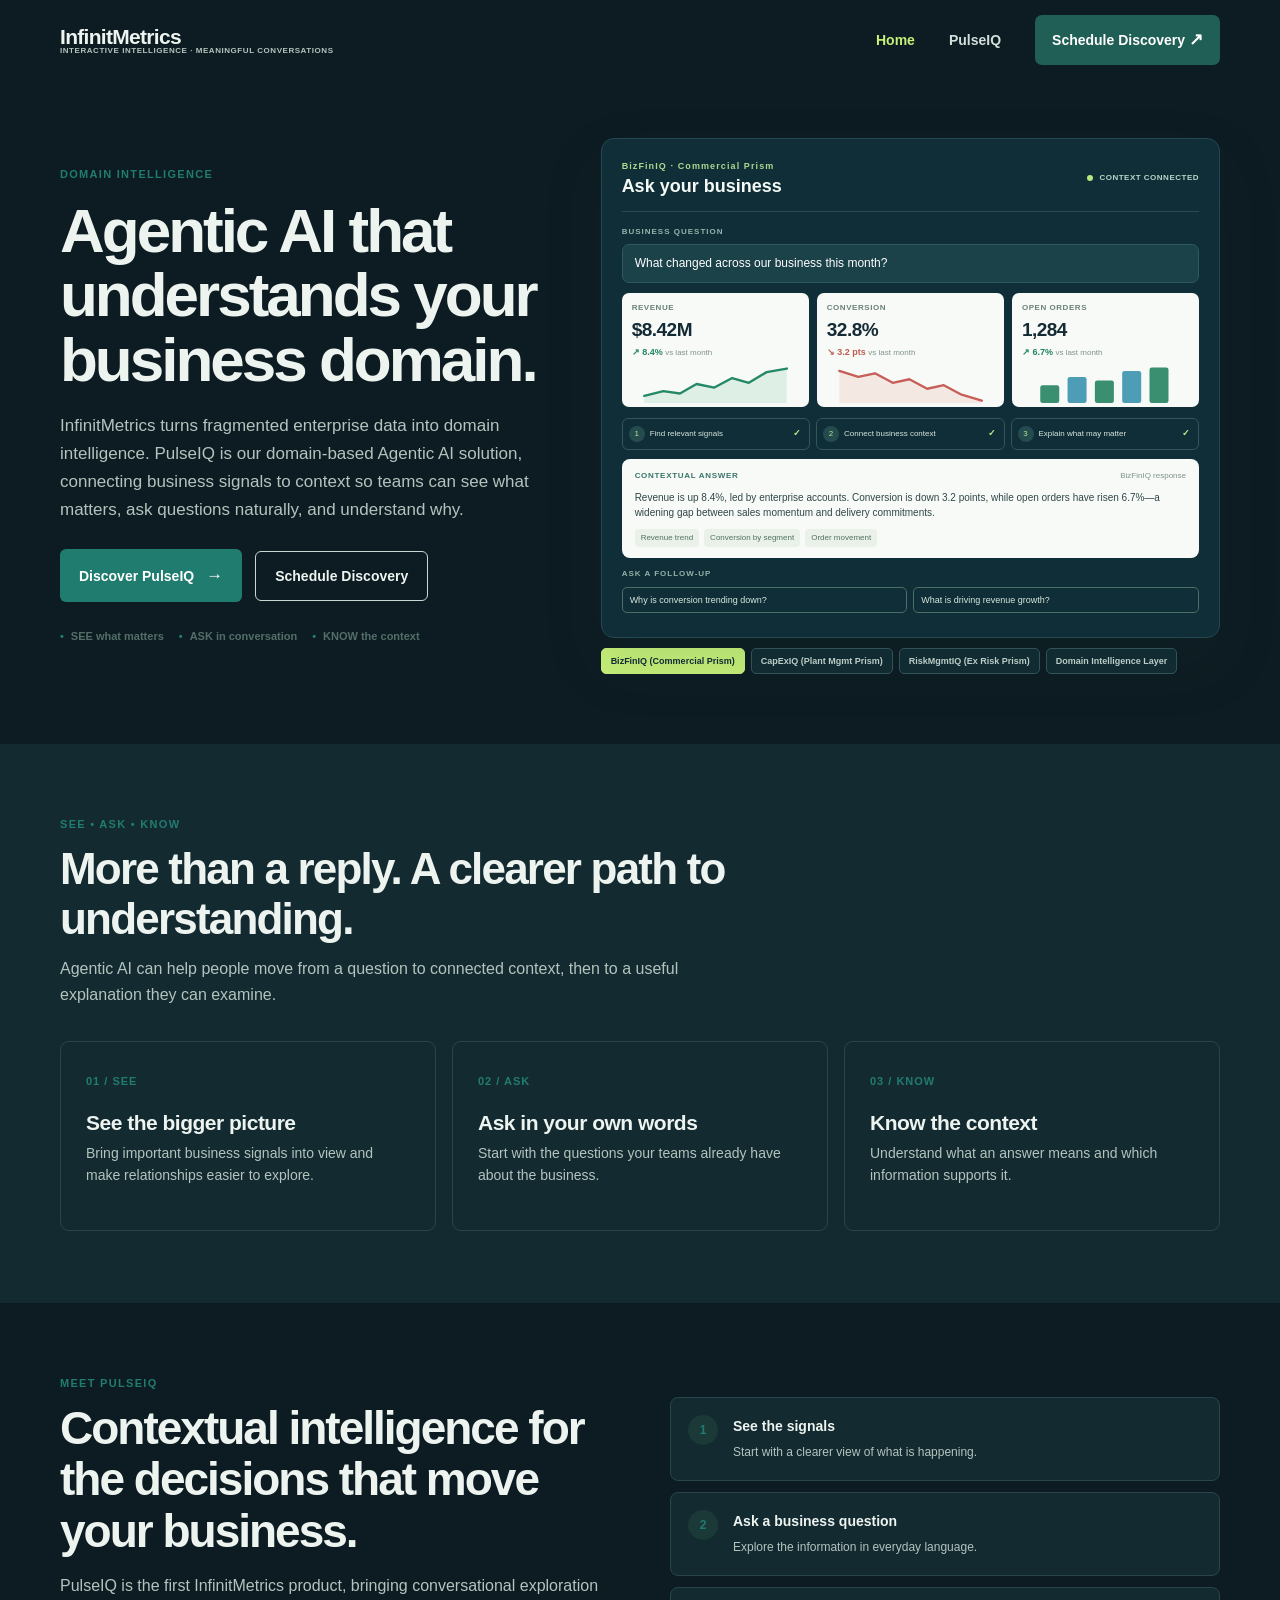
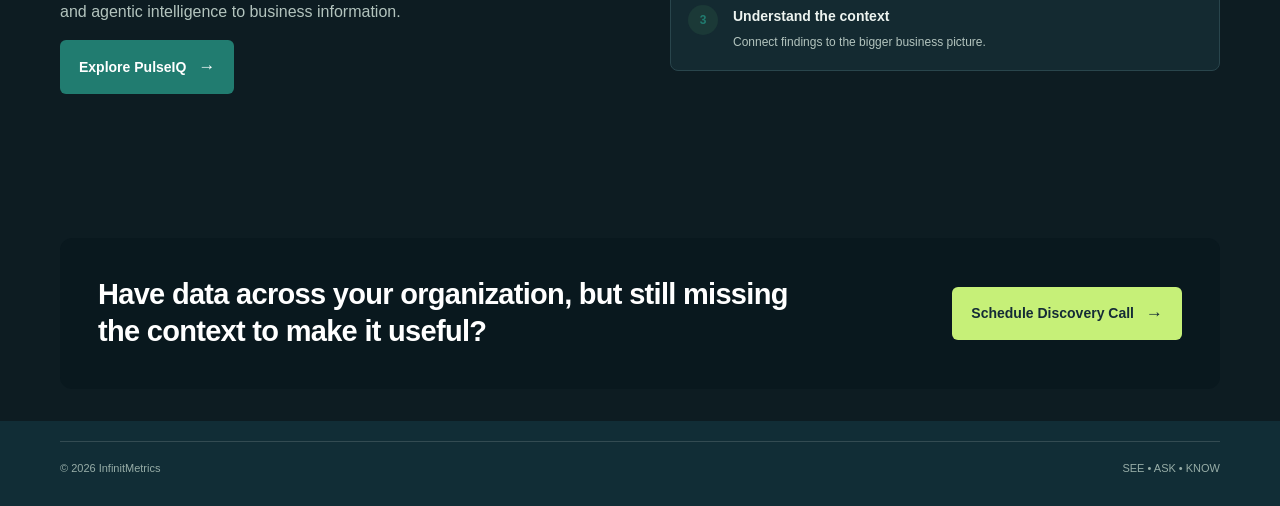
==== commit 4797da45: "Show conversion decline in red" ====
--- a/index.html
+++ b/index.html
@@ -3,7 +3,7 @@
 <header class="wrap topbar"><a class="brand" href="index.html"><span>InfinitMetrics<small>INTERACTIVE INTELLIGENCE · MEANINGFUL CONVERSATIONS</small></span></a><button class="menu" aria-label="Open navigation" aria-expanded="false">☰</button><nav class="nav"><a class="active" href="index.html">Home</a><a href="pulseiq.html">PulseIQ</a><a class="nav-cta" href="discuss.html">Schedule Discovery <span class="arrow">↗</span></a></nav></header>
 <main>
 <section class="wrap agent-hero"><div class="agent-copy"><div class="eyebrow">Domain Intelligence</div><h1>Agentic AI that understands your business domain.</h1><p class="lead">InfinitMetrics turns fragmented enterprise data into domain intelligence. PulseIQ is our domain-based Agentic AI solution, connecting business signals to context so teams can see what matters, ask questions naturally, and understand why.</p><div class="actions"><a class="button" href="pulseiq.html">Discover PulseIQ <span class="arrow">→</span></a><a class="button secondary" href="discuss.html">Schedule Discovery</a></div><div class="hero-points"><span>SEE what matters</span><span>ASK in conversation</span><span>KNOW the context</span></div></div>
-<div class="hero-visual-switcher" data-visual-switcher data-interval="5000" aria-label="Rotating domain intelligence demonstrations"><div class="visual-slides"><div class="visual-slide visual-slide--prompt is-active" id="visual-panel-bizfin" data-visual-slide aria-hidden="false"><div class="agent-demo" aria-label="Agentic intelligence view with business metrics and connected signals"><div class="demo-top"><div><span class="demo-kicker">BizFinIQ · Commercial Prism</span><strong>Ask your business</strong></div><span class="connected-state"><i></i> CONTEXT CONNECTED</span></div><div class="demo-question-label">BUSINESS QUESTION</div><div class="demo-question" id="demo-question">What changed across our business this month?</div><div class="metric-grid"><article class="metric-card"><div class="metric-label">REVENUE</div><div class="metric-value">$8.42M</div><div class="metric-delta positive">↗ 8.4% <span>vs last month</span></div><svg viewBox="0 0 120 32" role="img" aria-label="Trend chart"><path class="chart-fill green-fill" d="M0 26 L16 22 L30 24 L44 16 L59 19 L74 11 L88 15 L103 6 L120 3 L120 32 L0 32Z"/><path class="chart-line green-line" d="M0 26 L16 22 L30 24 L44 16 L59 19 L74 11 L88 15 L103 6 L120 3"/></svg></article><article class="metric-card"><div class="metric-label">CONVERSION</div><div class="metric-value">32.8%</div><div class="metric-delta negative">↘ 3.2 pts <span>vs last month</span></div><svg viewBox="0 0 120 32" role="img" aria-label="Trend chart"><path class="chart-fill green-fill" d="M0 26 L16 22 L30 24 L44 16 L59 19 L74 11 L88 15 L103 6 L120 3 L120 32 L0 32Z"/><path class="chart-line green-line" d="M0 26 L16 22 L30 24 L44 16 L59 19 L74 11 L88 15 L103 6 L120 3"/></svg></article><article class="metric-card"><div class="metric-label">OPEN ORDERS</div><div class="metric-value">1,284</div><div class="metric-delta positive">↗ 6.7% <span>vs last month</span></div><svg viewBox="0 0 120 32" role="img" aria-label="Bar chart"><rect x="5" y="17" width="16" height="15" rx="2" fill="#398f70"/><rect x="28" y="10" width="16" height="22" rx="2" fill="#4d9db7"/><rect x="51" y="13" width="16" height="19" rx="2" fill="#398f70"/><rect x="74" y="5" width="16" height="27" rx="2" fill="#4d9db7"/><rect x="97" y="2" width="16" height="30" rx="2" fill="#398f70"/></svg></article></div><div class="agent-steps" aria-label="Agent steps"><div class="agent-step"><i>1</i><span>Find relevant signals</span><b>✓</b></div><div class="agent-step"><i>2</i><span>Connect business context</span><b>✓</b></div><div class="agent-step"><i>3</i><span>Explain what may matter</span><b>✓</b></div></div><div class="answer-box"><div class="answer-heading"><span>CONTEXTUAL ANSWER</span><span>BizFinIQ response</span></div><p id="demo-answer">Revenue is up 8.4%, led by enterprise accounts. Conversion is down 3.2 points, while open orders have risen 6.7%—a widening gap between sales momentum and delivery commitments.</p><div class="evidence-row"><span>Revenue trend</span><span>Conversion by segment</span><span>Order movement</span></div></div><div class="demo-prompts"><span>ASK A FOLLOW-UP</span><button type="button" data-question="Why is conversion trending down?" data-answer="The decline is concentrated in new business. The strongest related signals are fewer late-stage opportunities progressing and a drop in recent follow-up activity. Review the affected segments and opportunity history to understand the cause.">Why is conversion trending down?</button><button type="button" data-question="What is driving revenue growth?" data-answer="Enterprise accounts are contributing most to the increase. The trend is strongest in expansion revenue, while new business conversion is softer. This separates the growth driver from the area that may need attention.">What is driving revenue growth?</button></div></div></div><div class="visual-slide visual-slide--prompt" id="visual-panel-manuiq" data-visual-slide aria-hidden="false"><div class="agent-demo chart-bars" aria-label="Agentic intelligence view with business metrics and connected signals"><div class="demo-top"><div><span class="demo-kicker">CapExIQ · Plant Mgmt Prism</span><strong>Ask your business</strong></div><span class="connected-state"><i></i> CONTEXT CONNECTED</span></div><div class="demo-question-label">BUSINESS QUESTION</div><div class="demo-question" id="capexiq-question">How is the new machine investment performing?</div><div class="metric-grid"><article class="metric-card"><div class="metric-label">CAPACITY UTILIZATION</div><div class="metric-value">82%</div><div class="metric-delta positive">↗ 6.4% <span>capacity utilized</span></div><svg viewBox="0 0 120 32" role="img" aria-label="Trend chart"><path class="chart-fill green-fill" d="M0 26 L16 22 L30 24 L44 16 L59 19 L74 11 L88 15 L103 6 L120 3 L120 32 L0 32Z"/><path class="chart-line green-line" d="M0 26 L16 22 L30 24 L44 16 L59 19 L74 11 L88 15 L103 6 L120 3"/></svg></article><article class="metric-card"><div class="metric-label">UNIT COST</div><div class="metric-value">14.2%</div><div class="metric-delta positive">↗ 8% <span>unit cost reduction</span></div><svg viewBox="0 0 120 32" role="img" aria-label="Bar chart"><rect x="5" y="17" width="16" height="15" rx="2" fill="#398f70"/><rect x="28" y="10" width="16" height="22" rx="2" fill="#4d9db7"/><rect x="51" y="13" width="16" height="19" rx="2" fill="#398f70"/><rect x="74" y="5" width="16" height="27" rx="2" fill="#4d9db7"/><rect x="97" y="2" width="16" height="30" rx="2" fill="#398f70"/></svg></article><article class="metric-card"><div class="metric-label">PAYBACK PERIOD</div><div class="metric-value">2.8 yrs</div><div class="metric-delta positive">↗ 0.4 yrs <span>payback forecast</span></div><svg viewBox="0 0 120 32" role="img" aria-label="Risk heatmap"><rect x="2" y="2" width="26" height="12" rx="2" fill="#8fbd96"/><rect x="32" y="2" width="26" height="12" rx="2" fill="#e5bb62"/><rect x="62" y="2" width="26" height="12" rx="2" fill="#d87968"/><rect x="92" y="2" width="26" height="12" rx="2" fill="#e5bb62"/><rect x="2" y="18" width="26" height="12" rx="2" fill="#e5bb62"/><rect x="32" y="18" width="26" height="12" rx="2" fill="#8fbd96"/><rect x="62" y="18" width="26" height="12" rx="2" fill="#e5bb62"/><rect x="92" y="18" width="26" height="12" rx="2" fill="#d87968"/></svg></article></div><div class="agent-steps" aria-label="Agent steps"><div class="agent-step"><i>1</i><span>Find relevant signals</span><b>✓</b></div><div class="agent-step"><i>2</i><span>Connect business context</span><b>✓</b></div><div class="agent-step"><i>3</i><span>Explain what may matter</span><b>✓</b></div></div><div class="answer-box"><div class="answer-heading"><span>CONTEXTUAL ANSWER</span><span>CapExIQ response</span></div><p id="capexiq-answer">Capacity utilization is 82%, with unit cost down 8% since commissioning. At current output, the investment is tracking toward a 2.8 year payback; compare actual throughput with the original ramp plan.</p><div class="evidence-row"><span>Capacity trend</span><span>Cost by unit</span><span>ROI outlook</span></div></div><div class="demo-prompts"><span>ASK A FOLLOW-UP</span><button type="button" data-question="What is limiting machine utilization?" data-answer="The decline is concentrated in new business. The strongest related signals are fewer late-stage opportunities progressing and a drop in recent follow-up activity. Review the affected segments and opportunity history to understand the cause.">What is limiting machine utilization?</button><button type="button" data-question="How has unit cost changed?" data-answer="Enterprise accounts are contributing most to the increase. The trend is strongest in expansion revenue, while new business conversion is softer. This separates the growth driver from the area that may need attention.">How has unit cost changed?</button></div></div></div><div class="visual-slide visual-slide--prompt" id="visual-panel-riskmgmtiq" data-visual-slide aria-hidden="false"><div class="agent-demo chart-mix-risk" aria-label="Agentic intelligence view with business metrics and connected signals"><div class="demo-top"><div><span class="demo-kicker">RiskMgmtIQ - Ex Risk Prism</span><strong>Ask your business</strong></div><span class="connected-state"><i></i> CONTEXT CONNECTED</span></div><div class="demo-question-label">BUSINESS QUESTION</div><div class="demo-question" id="riskmgmtiq-question">Which vendors need a risk review this quarter?</div><div class="metric-grid"><article class="metric-card"><div class="metric-label">CONTROL COVERAGE</div><div class="metric-value">86%</div><div class="metric-delta positive">↗ 4 pts <span>controls mapped</span></div><svg viewBox="0 0 120 32" role="img" aria-label="Bar chart"><rect x="5" y="17" width="16" height="15" rx="2" fill="#398f70"/><rect x="28" y="10" width="16" height="22" rx="2" fill="#4d9db7"/><rect x="51" y="13" width="16" height="19" rx="2" fill="#398f70"/><rect x="74" y="5" width="16" height="27" rx="2" fill="#4d9db7"/><rect x="97" y="2" width="16" height="30" rx="2" fill="#398f70"/></svg></article><article class="metric-card"><div class="metric-label">OPEN FINDINGS</div><div class="metric-value">12</div><div class="metric-delta positive">↗ 3 <span>open high findings</span></div><svg viewBox="0 0 120 32" role="img" aria-label="Risk heatmap"><rect x="2" y="2" width="26" height="12" rx="2" fill="#8fbd96"/><rect x="32" y="2" width="26" height="12" rx="2" fill="#e5bb62"/><rect x="62" y="2" width="26" height="12" rx="2" fill="#d87968"/><rect x="92" y="2" width="26" height="12" rx="2" fill="#e5bb62"/><rect x="2" y="18" width="26" height="12" rx="2" fill="#e5bb62"/><rect x="32" y="18" width="26" height="12" rx="2" fill="#8fbd96"/><rect x="62" y="18" width="26" height="12" rx="2" fill="#e5bb62"/><rect x="92" y="18" width="26" height="12" rx="2" fill="#d87968"/></svg></article><article class="metric-card"><div class="metric-label">REVIEWS DUE</div><div class="metric-value">7</div><div class="metric-delta positive">↗ 2 <span>reviews due</span></div><svg viewBox="0 0 120 32" role="img" aria-label="Risk heatmap"><rect x="2" y="2" width="26" height="12" rx="2" fill="#8fbd96"/><rect x="32" y="2" width="26" height="12" rx="2" fill="#e5bb62"/><rect x="62" y="2" width="26" height="12" rx="2" fill="#d87968"/><rect x="92" y="2" width="26" height="12" rx="2" fill="#e5bb62"/><rect x="2" y="18" width="26" height="12" rx="2" fill="#e5bb62"/><rect x="32" y="18" width="26" height="12" rx="2" fill="#8fbd96"/><rect x="62" y="18" width="26" height="12" rx="2" fill="#e5bb62"/><rect x="92" y="18" width="26" height="12" rx="2" fill="#d87968"/></svg></article></div><div class="agent-steps" aria-label="Agent steps"><div class="agent-step"><i>1</i><span>Find relevant signals</span><b>✓</b></div><div class="agent-step"><i>2</i><span>Connect business context</span><b>✓</b></div><div class="agent-step"><i>3</i><span>Explain what may matter</span><b>✓</b></div></div><div class="answer-box"><div class="answer-heading"><span>CONTEXTUAL ANSWER</span><span>RiskMgmtIQ (Ex Risk Prism) · VRM / GRC response</span></div><p id="riskmgmtiq-answer">Twelve high priority findings remain open, and seven vendor reviews are due this quarter. Control coverage is 86%; prioritize suppliers with overdue reviews and unresolved security evidence.</p><div class="evidence-row"><span>Capacity trend</span><span>Cost by unit</span><span>ROI outlook</span></div></div><div class="demo-prompts"><span>ASK A FOLLOW-UP</span><button type="button" data-question="Which vendors have overdue evidence?" data-answer="The decline is concentrated in new business. The strongest related signals are fewer late-stage opportunities progressing and a drop in recent follow-up activity. Review the affected segments and opportunity history to understand the cause.">Which vendors have overdue evidence?</button><button type="button" data-question="What changed in high risk findings?" data-answer="Enterprise accounts are contributing most to the increase. The trend is strongest in expansion revenue, while new business conversion is softer. This separates the growth driver from the area that may need attention.">What changed in high risk findings?</button></div></div></div><div class="visual-slide visual-slide--domain" id="visual-panel-domain" data-visual-slide aria-hidden="true" inert><section class="domain-layer-section" id="domain-intelligence"><div class="wrap"><div class="domain-section-head"><div class="eyebrow">INFINITMETRICS DOMAIN INTELLIGENCE LAYER</div><h2>Give AI the business context behind your data.</h2></div><div class="layer-map" role="img" aria-label="Documents, systems, workflows, reports, records, and contracts flow through the InfinitMetrics Domain Intelligence Layer into dashboards, informed decisions, and governed agent actions."><svg class="layer-wires" viewBox="0 0 1000 300" preserveAspectRatio="none" aria-hidden="true"><path d="M245 40 C360 40 380 150 500 150 S635 70 755 70"/><path d="M245 84 C360 84 385 150 500 150 S635 150 755 150"/><path d="M245 128 C370 128 390 150 500 150 S635 230 755 230"/><path d="M245 172 C370 172 390 150 500 150"/><path d="M245 216 C360 216 385 150 500 150"/><path d="M245 260 C360 260 380 150 500 150"/></svg><div class="layer-column layer-inputs"><h3>FRAGMENTED INPUTS</h3><div class="layer-item">Documents <i></i></div><div class="layer-item">Systems <i></i></div><div class="layer-item">Workflows <i></i></div><div class="layer-item">Reports <i></i></div><div class="layer-item">Records <i></i></div><div class="layer-item">Contracts <i></i></div></div><div class="layer-core"><span class="layer-kicker">INFINITMETRICS DOMAIN INTELLIGENCE LAYER</span><strong>Business decisions, better grounded</strong><p>Concepts · relationships · rules · operating context</p><div class="layer-capabilities"><span>Concepts</span><span>Relationships</span><span>Context</span></div></div><div class="layer-column layer-outputs"><h3>INTELLIGENT OUTCOMES</h3><div class="layer-outcome"><strong>Dashboards</strong><span>Visual · searchable</span></div><div class="layer-outcome"><strong>Decisions</strong><span>Context-informed</span></div><div class="layer-outcome"><strong>Agent actions</strong><span>Governed · bounded</span></div></div></div></div></section></div></div><div class="visual-controls" role="group" aria-label="Choose a domain demonstration"><button class="visual-control is-active" type="button" data-visual-trigger="0" aria-pressed="true">BizFinIQ (Commercial Prism)</button><button class="visual-control" type="button" data-visual-trigger="1" aria-pressed="false">CapExIQ (Plant Mgmt Prism)</button><button class="visual-control" type="button" data-visual-trigger="2" aria-pressed="false">RiskMgmtIQ (Ex Risk Prism)</button><button class="visual-control" type="button" data-visual-trigger="3" aria-pressed="false">Domain Intelligence Layer</button></div></div></section>
+<div class="hero-visual-switcher" data-visual-switcher data-interval="5000" aria-label="Rotating domain intelligence demonstrations"><div class="visual-slides"><div class="visual-slide visual-slide--prompt is-active" id="visual-panel-bizfin" data-visual-slide aria-hidden="false"><div class="agent-demo" aria-label="Agentic intelligence view with business metrics and connected signals"><div class="demo-top"><div><span class="demo-kicker">BizFinIQ · Commercial Prism</span><strong>Ask your business</strong></div><span class="connected-state"><i></i> CONTEXT CONNECTED</span></div><div class="demo-question-label">BUSINESS QUESTION</div><div class="demo-question" id="demo-question">What changed across our business this month?</div><div class="metric-grid"><article class="metric-card"><div class="metric-label">REVENUE</div><div class="metric-value">$8.42M</div><div class="metric-delta positive">↗ 8.4% <span>vs last month</span></div><svg viewBox="0 0 120 32" role="img" aria-label="Trend chart"><path class="chart-fill green-fill" d="M0 26 L16 22 L30 24 L44 16 L59 19 L74 11 L88 15 L103 6 L120 3 L120 32 L0 32Z"/><path class="chart-line green-line" d="M0 26 L16 22 L30 24 L44 16 L59 19 L74 11 L88 15 L103 6 L120 3"/></svg></article><article class="metric-card"><div class="metric-label">CONVERSION</div><div class="metric-value">32.8%</div><div class="metric-delta negative">↘ 3.2 pts <span>vs last month</span></div><svg viewBox="0 0 120 32" role="img" aria-label="Conversion trend declining"><path class="chart-fill red-fill" d="M0 5 L16 10 L30 7 L45 15 L59 12 L74 20 L88 17 L103 25 L120 30 L120 32 L0 32Z"/><path class="chart-line red-line" d="M0 5 L16 10 L30 7 L45 15 L59 12 L74 20 L88 17 L103 25 L120 30"/></svg></article><article class="metric-card"><div class="metric-label">OPEN ORDERS</div><div class="metric-value">1,284</div><div class="metric-delta positive">↗ 6.7% <span>vs last month</span></div><svg viewBox="0 0 120 32" role="img" aria-label="Bar chart"><rect x="5" y="17" width="16" height="15" rx="2" fill="#398f70"/><rect x="28" y="10" width="16" height="22" rx="2" fill="#4d9db7"/><rect x="51" y="13" width="16" height="19" rx="2" fill="#398f70"/><rect x="74" y="5" width="16" height="27" rx="2" fill="#4d9db7"/><rect x="97" y="2" width="16" height="30" rx="2" fill="#398f70"/></svg></article></div><div class="agent-steps" aria-label="Agent steps"><div class="agent-step"><i>1</i><span>Find relevant signals</span><b>✓</b></div><div class="agent-step"><i>2</i><span>Connect business context</span><b>✓</b></div><div class="agent-step"><i>3</i><span>Explain what may matter</span><b>✓</b></div></div><div class="answer-box"><div class="answer-heading"><span>CONTEXTUAL ANSWER</span><span>BizFinIQ response</span></div><p id="demo-answer">Revenue is up 8.4%, led by enterprise accounts. Conversion is down 3.2 points, while open orders have risen 6.7%—a widening gap between sales momentum and delivery commitments.</p><div class="evidence-row"><span>Revenue trend</span><span>Conversion by segment</span><span>Order movement</span></div></div><div class="demo-prompts"><span>ASK A FOLLOW-UP</span><button type="button" data-question="Why is conversion trending down?" data-answer="The decline is concentrated in new business. The strongest related signals are fewer late-stage opportunities progressing and a drop in recent follow-up activity. Review the affected segments and opportunity history to understand the cause.">Why is conversion trending down?</button><button type="button" data-question="What is driving revenue growth?" data-answer="Enterprise accounts are contributing most to the increase. The trend is strongest in expansion revenue, while new business conversion is softer. This separates the growth driver from the area that may need attention.">What is driving revenue growth?</button></div></div></div><div class="visual-slide visual-slide--prompt" id="visual-panel-manuiq" data-visual-slide aria-hidden="false"><div class="agent-demo chart-bars" aria-label="Agentic intelligence view with business metrics and connected signals"><div class="demo-top"><div><span class="demo-kicker">CapExIQ · Plant Mgmt Prism</span><strong>Ask your business</strong></div><span class="connected-state"><i></i> CONTEXT CONNECTED</span></div><div class="demo-question-label">BUSINESS QUESTION</div><div class="demo-question" id="capexiq-question">How is the new machine investment performing?</div><div class="metric-grid"><article class="metric-card"><div class="metric-label">CAPACITY UTILIZATION</div><div class="metric-value">82%</div><div class="metric-delta positive">↗ 6.4% <span>capacity utilized</span></div><svg viewBox="0 0 120 32" role="img" aria-label="Trend chart"><path class="chart-fill green-fill" d="M0 26 L16 22 L30 24 L44 16 L59 19 L74 11 L88 15 L103 6 L120 3 L120 32 L0 32Z"/><path class="chart-line green-line" d="M0 26 L16 22 L30 24 L44 16 L59 19 L74 11 L88 15 L103 6 L120 3"/></svg></article><article class="metric-card"><div class="metric-label">UNIT COST</div><div class="metric-value">14.2%</div><div class="metric-delta positive">↗ 8% <span>unit cost reduction</span></div><svg viewBox="0 0 120 32" role="img" aria-label="Bar chart"><rect x="5" y="17" width="16" height="15" rx="2" fill="#398f70"/><rect x="28" y="10" width="16" height="22" rx="2" fill="#4d9db7"/><rect x="51" y="13" width="16" height="19" rx="2" fill="#398f70"/><rect x="74" y="5" width="16" height="27" rx="2" fill="#4d9db7"/><rect x="97" y="2" width="16" height="30" rx="2" fill="#398f70"/></svg></article><article class="metric-card"><div class="metric-label">PAYBACK PERIOD</div><div class="metric-value">2.8 yrs</div><div class="metric-delta positive">↗ 0.4 yrs <span>payback forecast</span></div><svg viewBox="0 0 120 32" role="img" aria-label="Risk heatmap"><rect x="2" y="2" width="26" height="12" rx="2" fill="#8fbd96"/><rect x="32" y="2" width="26" height="12" rx="2" fill="#e5bb62"/><rect x="62" y="2" width="26" height="12" rx="2" fill="#d87968"/><rect x="92" y="2" width="26" height="12" rx="2" fill="#e5bb62"/><rect x="2" y="18" width="26" height="12" rx="2" fill="#e5bb62"/><rect x="32" y="18" width="26" height="12" rx="2" fill="#8fbd96"/><rect x="62" y="18" width="26" height="12" rx="2" fill="#e5bb62"/><rect x="92" y="18" width="26" height="12" rx="2" fill="#d87968"/></svg></article></div><div class="agent-steps" aria-label="Agent steps"><div class="agent-step"><i>1</i><span>Find relevant signals</span><b>✓</b></div><div class="agent-step"><i>2</i><span>Connect business context</span><b>✓</b></div><div class="agent-step"><i>3</i><span>Explain what may matter</span><b>✓</b></div></div><div class="answer-box"><div class="answer-heading"><span>CONTEXTUAL ANSWER</span><span>CapExIQ response</span></div><p id="capexiq-answer">Capacity utilization is 82%, with unit cost down 8% since commissioning. At current output, the investment is tracking toward a 2.8 year payback; compare actual throughput with the original ramp plan.</p><div class="evidence-row"><span>Capacity trend</span><span>Cost by unit</span><span>ROI outlook</span></div></div><div class="demo-prompts"><span>ASK A FOLLOW-UP</span><button type="button" data-question="What is limiting machine utilization?" data-answer="The decline is concentrated in new business. The strongest related signals are fewer late-stage opportunities progressing and a drop in recent follow-up activity. Review the affected segments and opportunity history to understand the cause.">What is limiting machine utilization?</button><button type="button" data-question="How has unit cost changed?" data-answer="Enterprise accounts are contributing most to the increase. The trend is strongest in expansion revenue, while new business conversion is softer. This separates the growth driver from the area that may need attention.">How has unit cost changed?</button></div></div></div><div class="visual-slide visual-slide--prompt" id="visual-panel-riskmgmtiq" data-visual-slide aria-hidden="false"><div class="agent-demo chart-mix-risk" aria-label="Agentic intelligence view with business metrics and connected signals"><div class="demo-top"><div><span class="demo-kicker">RiskMgmtIQ - Ex Risk Prism</span><strong>Ask your business</strong></div><span class="connected-state"><i></i> CONTEXT CONNECTED</span></div><div class="demo-question-label">BUSINESS QUESTION</div><div class="demo-question" id="riskmgmtiq-question">Which vendors need a risk review this quarter?</div><div class="metric-grid"><article class="metric-card"><div class="metric-label">CONTROL COVERAGE</div><div class="metric-value">86%</div><div class="metric-delta positive">↗ 4 pts <span>controls mapped</span></div><svg viewBox="0 0 120 32" role="img" aria-label="Bar chart"><rect x="5" y="17" width="16" height="15" rx="2" fill="#398f70"/><rect x="28" y="10" width="16" height="22" rx="2" fill="#4d9db7"/><rect x="51" y="13" width="16" height="19" rx="2" fill="#398f70"/><rect x="74" y="5" width="16" height="27" rx="2" fill="#4d9db7"/><rect x="97" y="2" width="16" height="30" rx="2" fill="#398f70"/></svg></article><article class="metric-card"><div class="metric-label">OPEN FINDINGS</div><div class="metric-value">12</div><div class="metric-delta positive">↗ 3 <span>open high findings</span></div><svg viewBox="0 0 120 32" role="img" aria-label="Risk heatmap"><rect x="2" y="2" width="26" height="12" rx="2" fill="#8fbd96"/><rect x="32" y="2" width="26" height="12" rx="2" fill="#e5bb62"/><rect x="62" y="2" width="26" height="12" rx="2" fill="#d87968"/><rect x="92" y="2" width="26" height="12" rx="2" fill="#e5bb62"/><rect x="2" y="18" width="26" height="12" rx="2" fill="#e5bb62"/><rect x="32" y="18" width="26" height="12" rx="2" fill="#8fbd96"/><rect x="62" y="18" width="26" height="12" rx="2" fill="#e5bb62"/><rect x="92" y="18" width="26" height="12" rx="2" fill="#d87968"/></svg></article><article class="metric-card"><div class="metric-label">REVIEWS DUE</div><div class="metric-value">7</div><div class="metric-delta positive">↗ 2 <span>reviews due</span></div><svg viewBox="0 0 120 32" role="img" aria-label="Risk heatmap"><rect x="2" y="2" width="26" height="12" rx="2" fill="#8fbd96"/><rect x="32" y="2" width="26" height="12" rx="2" fill="#e5bb62"/><rect x="62" y="2" width="26" height="12" rx="2" fill="#d87968"/><rect x="92" y="2" width="26" height="12" rx="2" fill="#e5bb62"/><rect x="2" y="18" width="26" height="12" rx="2" fill="#e5bb62"/><rect x="32" y="18" width="26" height="12" rx="2" fill="#8fbd96"/><rect x="62" y="18" width="26" height="12" rx="2" fill="#e5bb62"/><rect x="92" y="18" width="26" height="12" rx="2" fill="#d87968"/></svg></article></div><div class="agent-steps" aria-label="Agent steps"><div class="agent-step"><i>1</i><span>Find relevant signals</span><b>✓</b></div><div class="agent-step"><i>2</i><span>Connect business context</span><b>✓</b></div><div class="agent-step"><i>3</i><span>Explain what may matter</span><b>✓</b></div></div><div class="answer-box"><div class="answer-heading"><span>CONTEXTUAL ANSWER</span><span>RiskMgmtIQ (Ex Risk Prism) · VRM / GRC response</span></div><p id="riskmgmtiq-answer">Twelve high priority findings remain open, and seven vendor reviews are due this quarter. Control coverage is 86%; prioritize suppliers with overdue reviews and unresolved security evidence.</p><div class="evidence-row"><span>Capacity trend</span><span>Cost by unit</span><span>ROI outlook</span></div></div><div class="demo-prompts"><span>ASK A FOLLOW-UP</span><button type="button" data-question="Which vendors have overdue evidence?" data-answer="The decline is concentrated in new business. The strongest related signals are fewer late-stage opportunities progressing and a drop in recent follow-up activity. Review the affected segments and opportunity history to understand the cause.">Which vendors have overdue evidence?</button><button type="button" data-question="What changed in high risk findings?" data-answer="Enterprise accounts are contributing most to the increase. The trend is strongest in expansion revenue, while new business conversion is softer. This separates the growth driver from the area that may need attention.">What changed in high risk findings?</button></div></div></div><div class="visual-slide visual-slide--domain" id="visual-panel-domain" data-visual-slide aria-hidden="true" inert><section class="domain-layer-section" id="domain-intelligence"><div class="wrap"><div class="domain-section-head"><div class="eyebrow">INFINITMETRICS DOMAIN INTELLIGENCE LAYER</div><h2>Give AI the business context behind your data.</h2></div><div class="layer-map" role="img" aria-label="Documents, systems, workflows, reports, records, and contracts flow through the InfinitMetrics Domain Intelligence Layer into dashboards, informed decisions, and governed agent actions."><svg class="layer-wires" viewBox="0 0 1000 300" preserveAspectRatio="none" aria-hidden="true"><path d="M245 40 C360 40 380 150 500 150 S635 70 755 70"/><path d="M245 84 C360 84 385 150 500 150 S635 150 755 150"/><path d="M245 128 C370 128 390 150 500 150 S635 230 755 230"/><path d="M245 172 C370 172 390 150 500 150"/><path d="M245 216 C360 216 385 150 500 150"/><path d="M245 260 C360 260 380 150 500 150"/></svg><div class="layer-column layer-inputs"><h3>FRAGMENTED INPUTS</h3><div class="layer-item">Documents <i></i></div><div class="layer-item">Systems <i></i></div><div class="layer-item">Workflows <i></i></div><div class="layer-item">Reports <i></i></div><div class="layer-item">Records <i></i></div><div class="layer-item">Contracts <i></i></div></div><div class="layer-core"><span class="layer-kicker">INFINITMETRICS DOMAIN INTELLIGENCE LAYER</span><strong>Business decisions, better grounded</strong><p>Concepts · relationships · rules · operating context</p><div class="layer-capabilities"><span>Concepts</span><span>Relationships</span><span>Context</span></div></div><div class="layer-column layer-outputs"><h3>INTELLIGENT OUTCOMES</h3><div class="layer-outcome"><strong>Dashboards</strong><span>Visual · searchable</span></div><div class="layer-outcome"><strong>Decisions</strong><span>Context-informed</span></div><div class="layer-outcome"><strong>Agent actions</strong><span>Governed · bounded</span></div></div></div></div></section></div></div><div class="visual-controls" role="group" aria-label="Choose a domain demonstration"><button class="visual-control is-active" type="button" data-visual-trigger="0" aria-pressed="true">BizFinIQ (Commercial Prism)</button><button class="visual-control" type="button" data-visual-trigger="1" aria-pressed="false">CapExIQ (Plant Mgmt Prism)</button><button class="visual-control" type="button" data-visual-trigger="2" aria-pressed="false">RiskMgmtIQ (Ex Risk Prism)</button><button class="visual-control" type="button" data-visual-trigger="3" aria-pressed="false">Domain Intelligence Layer</button></div></div></section>
 <section class="band white"><div class="wrap"><div class="section-head"><div class="eyebrow">SEE • ASK • KNOW</div><h2>More than a reply. A clearer path to understanding.</h2><p>Agentic AI can help people move from a question to connected context, then to a useful explanation they can examine.</p></div><div class="three"><article class="tile"><span class="num">01 / SEE</span><h3>See the bigger picture</h3><p>Bring important business signals into view and make relationships easier to explore.</p></article><article class="tile"><span class="num">02 / ASK</span><h3>Ask in your own words</h3><p>Start with the questions your teams already have about the business.</p></article><article class="tile"><span class="num">03 / KNOW</span><h3>Know the context</h3><p>Understand what an answer means and which information supports it.</p></article></div></div></section>
 <section class="band"><div class="wrap split"><div><div class="eyebrow">Meet PulseIQ</div><h2>Contextual intelligence for the decisions that move your business.</h2><p>PulseIQ is the first InfinitMetrics product, bringing conversational exploration and agentic intelligence to business information.</p><a class="button" href="pulseiq.html">Explore PulseIQ <span class="arrow">→</span></a></div><div class="step-list"><div class="step"><strong>1</strong><div><b>See the signals</b><span>Start with a clearer view of what is happening.</span></div></div><div class="step"><strong>2</strong><div><b>Ask a business question</b><span>Explore the information in everyday language.</span></div></div><div class="step"><strong>3</strong><div><b>Understand the context</b><span>Connect findings to the bigger business picture.</span></div></div></div></div></section>
 <section class="band"><div class="wrap"><div class="quote"><p>Have data across your organization, but still missing the context to make it useful?</p><a class="button" href="discuss.html">Schedule Discovery Call <span class="arrow">→</span></a></div></div></section>
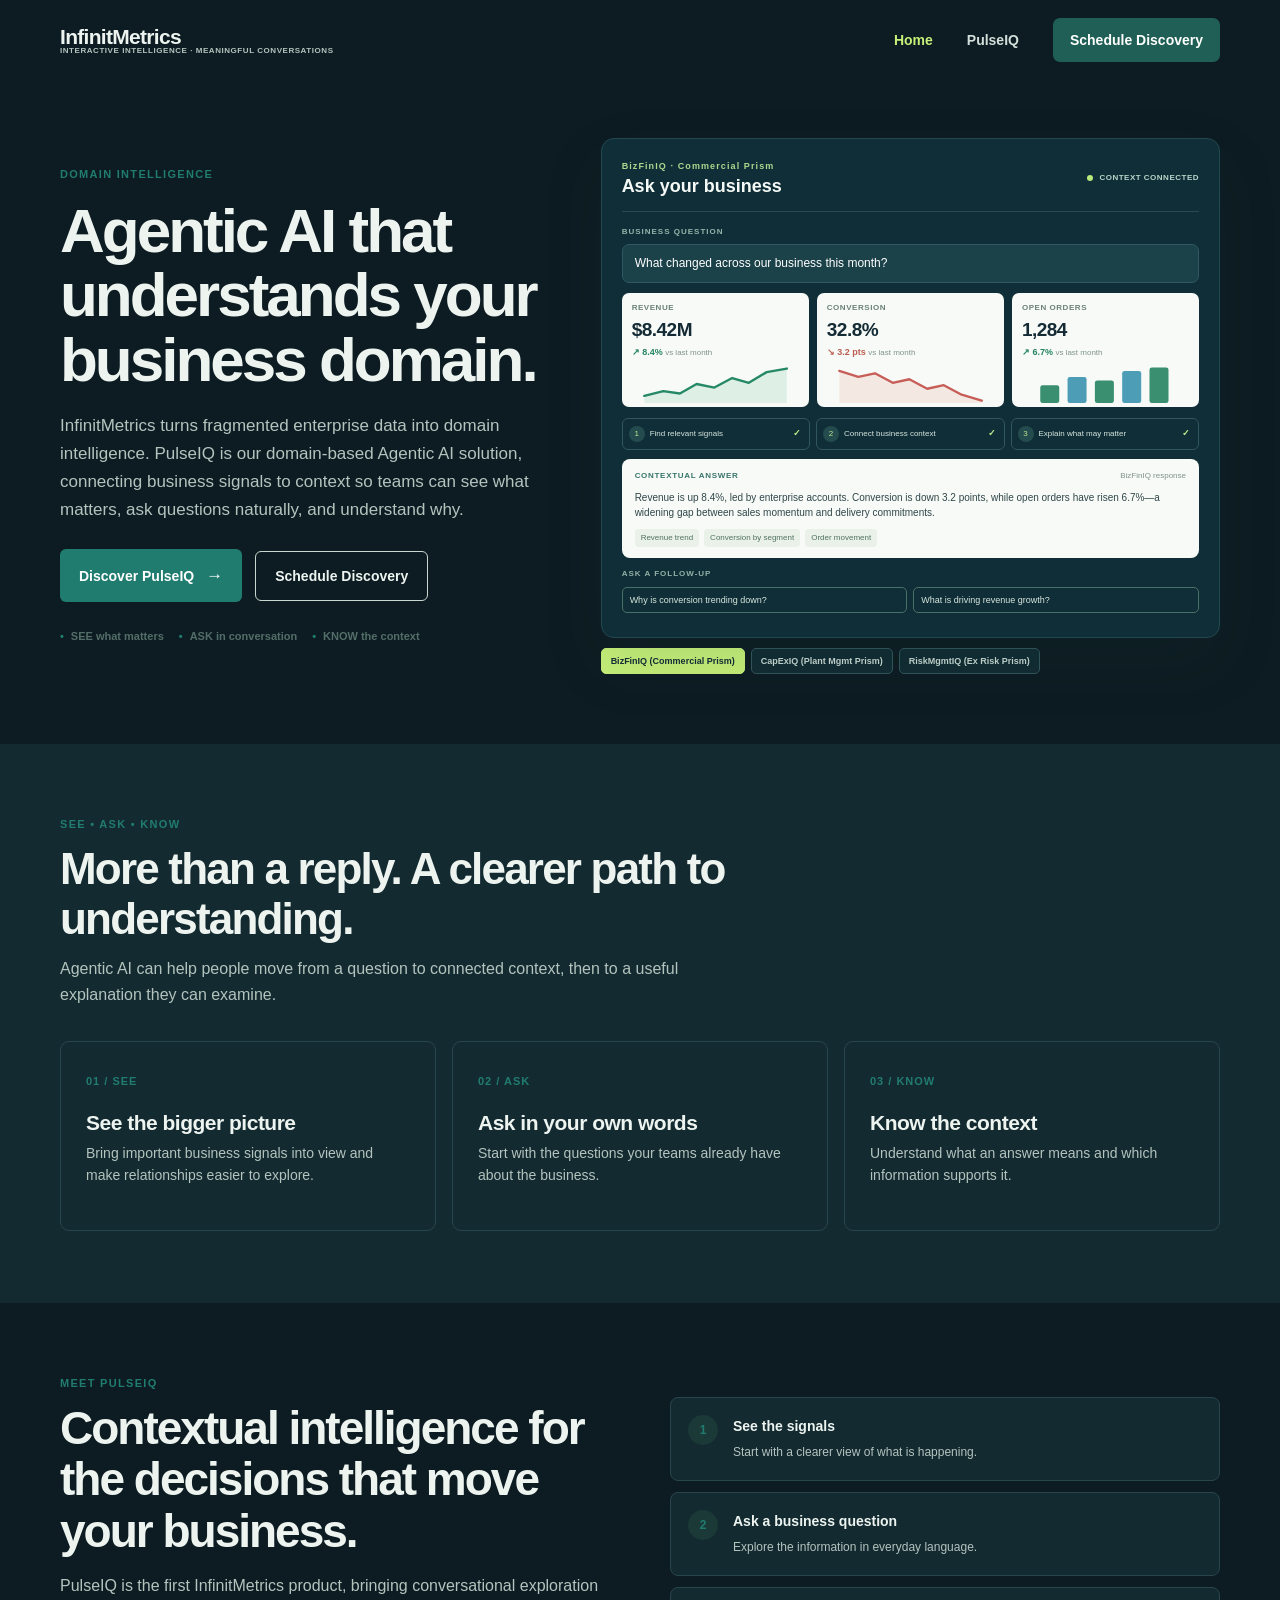
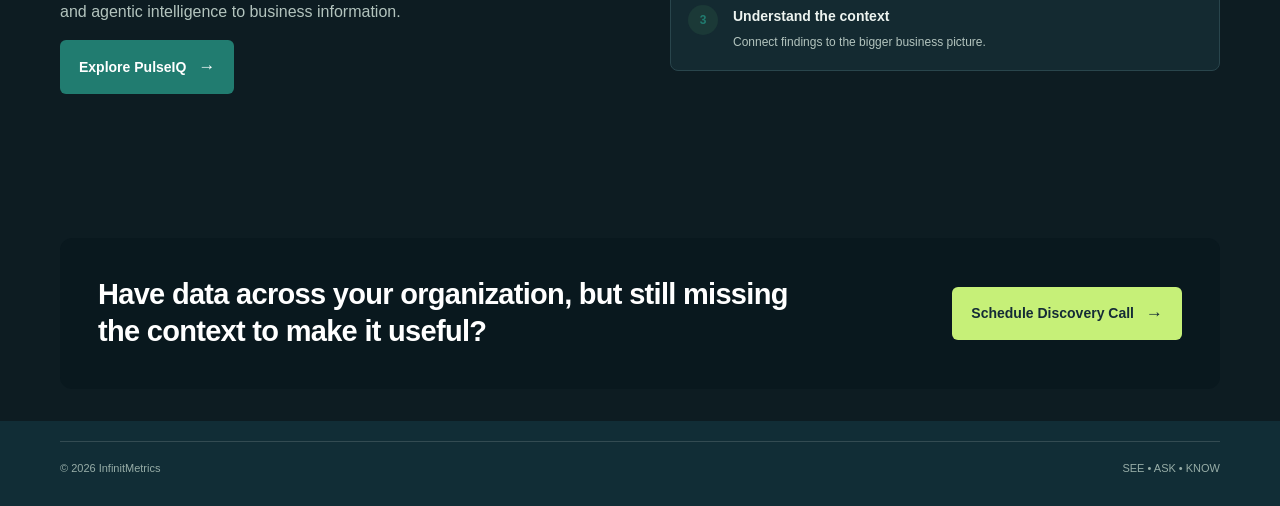
==== commit 56ea5c25: "Finalize three-slide Home carousel" ====
--- a/index.html
+++ b/index.html
@@ -1,9 +1,9 @@
 <!doctype html>
 <html lang="en"><head><meta charset="utf-8"><meta name="viewport" content="width=device-width, initial-scale=1"><meta name="description" content="Agentic AI that connects fragmented business data to context, explains what matters, and helps teams move forward."><title>InfinitMetrics — Agentic AI with business context</title><link rel="stylesheet" href="assets/site.css"><link rel="stylesheet" href="assets/agent-demo.css"><link rel="stylesheet" href="assets/domain-layer.css"><link rel="stylesheet" href="assets/diagram-rotation.css"></head><body>
-<header class="wrap topbar"><a class="brand" href="index.html"><span>InfinitMetrics<small>INTERACTIVE INTELLIGENCE · MEANINGFUL CONVERSATIONS</small></span></a><button class="menu" aria-label="Open navigation" aria-expanded="false">☰</button><nav class="nav"><a class="active" href="index.html">Home</a><a href="pulseiq.html">PulseIQ</a><a class="nav-cta" href="discuss.html">Schedule Discovery <span class="arrow">↗</span></a></nav></header>
+<header class="wrap topbar"><a class="brand" href="index.html"><span>InfinitMetrics<small>INTERACTIVE INTELLIGENCE · MEANINGFUL CONVERSATIONS</small></span></a><button class="menu" aria-label="Open navigation" aria-expanded="false">☰</button><nav class="nav"><a class="active" href="index.html">Home</a><a href="pulseiq.html">PulseIQ</a><a class="nav-cta" href="discuss.html">Schedule Discovery</a></nav></header>
 <main>
 <section class="wrap agent-hero"><div class="agent-copy"><div class="eyebrow">Domain Intelligence</div><h1>Agentic AI that understands your business domain.</h1><p class="lead">InfinitMetrics turns fragmented enterprise data into domain intelligence. PulseIQ is our domain-based Agentic AI solution, connecting business signals to context so teams can see what matters, ask questions naturally, and understand why.</p><div class="actions"><a class="button" href="pulseiq.html">Discover PulseIQ <span class="arrow">→</span></a><a class="button secondary" href="discuss.html">Schedule Discovery</a></div><div class="hero-points"><span>SEE what matters</span><span>ASK in conversation</span><span>KNOW the context</span></div></div>
-<div class="hero-visual-switcher" data-visual-switcher data-interval="5000" aria-label="Rotating domain intelligence demonstrations"><div class="visual-slides"><div class="visual-slide visual-slide--prompt is-active" id="visual-panel-bizfin" data-visual-slide aria-hidden="false"><div class="agent-demo" aria-label="Agentic intelligence view with business metrics and connected signals"><div class="demo-top"><div><span class="demo-kicker">BizFinIQ · Commercial Prism</span><strong>Ask your business</strong></div><span class="connected-state"><i></i> CONTEXT CONNECTED</span></div><div class="demo-question-label">BUSINESS QUESTION</div><div class="demo-question" id="demo-question">What changed across our business this month?</div><div class="metric-grid"><article class="metric-card"><div class="metric-label">REVENUE</div><div class="metric-value">$8.42M</div><div class="metric-delta positive">↗ 8.4% <span>vs last month</span></div><svg viewBox="0 0 120 32" role="img" aria-label="Trend chart"><path class="chart-fill green-fill" d="M0 26 L16 22 L30 24 L44 16 L59 19 L74 11 L88 15 L103 6 L120 3 L120 32 L0 32Z"/><path class="chart-line green-line" d="M0 26 L16 22 L30 24 L44 16 L59 19 L74 11 L88 15 L103 6 L120 3"/></svg></article><article class="metric-card"><div class="metric-label">CONVERSION</div><div class="metric-value">32.8%</div><div class="metric-delta negative">↘ 3.2 pts <span>vs last month</span></div><svg viewBox="0 0 120 32" role="img" aria-label="Conversion trend declining"><path class="chart-fill red-fill" d="M0 5 L16 10 L30 7 L45 15 L59 12 L74 20 L88 17 L103 25 L120 30 L120 32 L0 32Z"/><path class="chart-line red-line" d="M0 5 L16 10 L30 7 L45 15 L59 12 L74 20 L88 17 L103 25 L120 30"/></svg></article><article class="metric-card"><div class="metric-label">OPEN ORDERS</div><div class="metric-value">1,284</div><div class="metric-delta positive">↗ 6.7% <span>vs last month</span></div><svg viewBox="0 0 120 32" role="img" aria-label="Bar chart"><rect x="5" y="17" width="16" height="15" rx="2" fill="#398f70"/><rect x="28" y="10" width="16" height="22" rx="2" fill="#4d9db7"/><rect x="51" y="13" width="16" height="19" rx="2" fill="#398f70"/><rect x="74" y="5" width="16" height="27" rx="2" fill="#4d9db7"/><rect x="97" y="2" width="16" height="30" rx="2" fill="#398f70"/></svg></article></div><div class="agent-steps" aria-label="Agent steps"><div class="agent-step"><i>1</i><span>Find relevant signals</span><b>✓</b></div><div class="agent-step"><i>2</i><span>Connect business context</span><b>✓</b></div><div class="agent-step"><i>3</i><span>Explain what may matter</span><b>✓</b></div></div><div class="answer-box"><div class="answer-heading"><span>CONTEXTUAL ANSWER</span><span>BizFinIQ response</span></div><p id="demo-answer">Revenue is up 8.4%, led by enterprise accounts. Conversion is down 3.2 points, while open orders have risen 6.7%—a widening gap between sales momentum and delivery commitments.</p><div class="evidence-row"><span>Revenue trend</span><span>Conversion by segment</span><span>Order movement</span></div></div><div class="demo-prompts"><span>ASK A FOLLOW-UP</span><button type="button" data-question="Why is conversion trending down?" data-answer="The decline is concentrated in new business. The strongest related signals are fewer late-stage opportunities progressing and a drop in recent follow-up activity. Review the affected segments and opportunity history to understand the cause.">Why is conversion trending down?</button><button type="button" data-question="What is driving revenue growth?" data-answer="Enterprise accounts are contributing most to the increase. The trend is strongest in expansion revenue, while new business conversion is softer. This separates the growth driver from the area that may need attention.">What is driving revenue growth?</button></div></div></div><div class="visual-slide visual-slide--prompt" id="visual-panel-manuiq" data-visual-slide aria-hidden="false"><div class="agent-demo chart-bars" aria-label="Agentic intelligence view with business metrics and connected signals"><div class="demo-top"><div><span class="demo-kicker">CapExIQ · Plant Mgmt Prism</span><strong>Ask your business</strong></div><span class="connected-state"><i></i> CONTEXT CONNECTED</span></div><div class="demo-question-label">BUSINESS QUESTION</div><div class="demo-question" id="capexiq-question">How is the new machine investment performing?</div><div class="metric-grid"><article class="metric-card"><div class="metric-label">CAPACITY UTILIZATION</div><div class="metric-value">82%</div><div class="metric-delta positive">↗ 6.4% <span>capacity utilized</span></div><svg viewBox="0 0 120 32" role="img" aria-label="Trend chart"><path class="chart-fill green-fill" d="M0 26 L16 22 L30 24 L44 16 L59 19 L74 11 L88 15 L103 6 L120 3 L120 32 L0 32Z"/><path class="chart-line green-line" d="M0 26 L16 22 L30 24 L44 16 L59 19 L74 11 L88 15 L103 6 L120 3"/></svg></article><article class="metric-card"><div class="metric-label">UNIT COST</div><div class="metric-value">14.2%</div><div class="metric-delta positive">↗ 8% <span>unit cost reduction</span></div><svg viewBox="0 0 120 32" role="img" aria-label="Bar chart"><rect x="5" y="17" width="16" height="15" rx="2" fill="#398f70"/><rect x="28" y="10" width="16" height="22" rx="2" fill="#4d9db7"/><rect x="51" y="13" width="16" height="19" rx="2" fill="#398f70"/><rect x="74" y="5" width="16" height="27" rx="2" fill="#4d9db7"/><rect x="97" y="2" width="16" height="30" rx="2" fill="#398f70"/></svg></article><article class="metric-card"><div class="metric-label">PAYBACK PERIOD</div><div class="metric-value">2.8 yrs</div><div class="metric-delta positive">↗ 0.4 yrs <span>payback forecast</span></div><svg viewBox="0 0 120 32" role="img" aria-label="Risk heatmap"><rect x="2" y="2" width="26" height="12" rx="2" fill="#8fbd96"/><rect x="32" y="2" width="26" height="12" rx="2" fill="#e5bb62"/><rect x="62" y="2" width="26" height="12" rx="2" fill="#d87968"/><rect x="92" y="2" width="26" height="12" rx="2" fill="#e5bb62"/><rect x="2" y="18" width="26" height="12" rx="2" fill="#e5bb62"/><rect x="32" y="18" width="26" height="12" rx="2" fill="#8fbd96"/><rect x="62" y="18" width="26" height="12" rx="2" fill="#e5bb62"/><rect x="92" y="18" width="26" height="12" rx="2" fill="#d87968"/></svg></article></div><div class="agent-steps" aria-label="Agent steps"><div class="agent-step"><i>1</i><span>Find relevant signals</span><b>✓</b></div><div class="agent-step"><i>2</i><span>Connect business context</span><b>✓</b></div><div class="agent-step"><i>3</i><span>Explain what may matter</span><b>✓</b></div></div><div class="answer-box"><div class="answer-heading"><span>CONTEXTUAL ANSWER</span><span>CapExIQ response</span></div><p id="capexiq-answer">Capacity utilization is 82%, with unit cost down 8% since commissioning. At current output, the investment is tracking toward a 2.8 year payback; compare actual throughput with the original ramp plan.</p><div class="evidence-row"><span>Capacity trend</span><span>Cost by unit</span><span>ROI outlook</span></div></div><div class="demo-prompts"><span>ASK A FOLLOW-UP</span><button type="button" data-question="What is limiting machine utilization?" data-answer="The decline is concentrated in new business. The strongest related signals are fewer late-stage opportunities progressing and a drop in recent follow-up activity. Review the affected segments and opportunity history to understand the cause.">What is limiting machine utilization?</button><button type="button" data-question="How has unit cost changed?" data-answer="Enterprise accounts are contributing most to the increase. The trend is strongest in expansion revenue, while new business conversion is softer. This separates the growth driver from the area that may need attention.">How has unit cost changed?</button></div></div></div><div class="visual-slide visual-slide--prompt" id="visual-panel-riskmgmtiq" data-visual-slide aria-hidden="false"><div class="agent-demo chart-mix-risk" aria-label="Agentic intelligence view with business metrics and connected signals"><div class="demo-top"><div><span class="demo-kicker">RiskMgmtIQ - Ex Risk Prism</span><strong>Ask your business</strong></div><span class="connected-state"><i></i> CONTEXT CONNECTED</span></div><div class="demo-question-label">BUSINESS QUESTION</div><div class="demo-question" id="riskmgmtiq-question">Which vendors need a risk review this quarter?</div><div class="metric-grid"><article class="metric-card"><div class="metric-label">CONTROL COVERAGE</div><div class="metric-value">86%</div><div class="metric-delta positive">↗ 4 pts <span>controls mapped</span></div><svg viewBox="0 0 120 32" role="img" aria-label="Bar chart"><rect x="5" y="17" width="16" height="15" rx="2" fill="#398f70"/><rect x="28" y="10" width="16" height="22" rx="2" fill="#4d9db7"/><rect x="51" y="13" width="16" height="19" rx="2" fill="#398f70"/><rect x="74" y="5" width="16" height="27" rx="2" fill="#4d9db7"/><rect x="97" y="2" width="16" height="30" rx="2" fill="#398f70"/></svg></article><article class="metric-card"><div class="metric-label">OPEN FINDINGS</div><div class="metric-value">12</div><div class="metric-delta positive">↗ 3 <span>open high findings</span></div><svg viewBox="0 0 120 32" role="img" aria-label="Risk heatmap"><rect x="2" y="2" width="26" height="12" rx="2" fill="#8fbd96"/><rect x="32" y="2" width="26" height="12" rx="2" fill="#e5bb62"/><rect x="62" y="2" width="26" height="12" rx="2" fill="#d87968"/><rect x="92" y="2" width="26" height="12" rx="2" fill="#e5bb62"/><rect x="2" y="18" width="26" height="12" rx="2" fill="#e5bb62"/><rect x="32" y="18" width="26" height="12" rx="2" fill="#8fbd96"/><rect x="62" y="18" width="26" height="12" rx="2" fill="#e5bb62"/><rect x="92" y="18" width="26" height="12" rx="2" fill="#d87968"/></svg></article><article class="metric-card"><div class="metric-label">REVIEWS DUE</div><div class="metric-value">7</div><div class="metric-delta positive">↗ 2 <span>reviews due</span></div><svg viewBox="0 0 120 32" role="img" aria-label="Risk heatmap"><rect x="2" y="2" width="26" height="12" rx="2" fill="#8fbd96"/><rect x="32" y="2" width="26" height="12" rx="2" fill="#e5bb62"/><rect x="62" y="2" width="26" height="12" rx="2" fill="#d87968"/><rect x="92" y="2" width="26" height="12" rx="2" fill="#e5bb62"/><rect x="2" y="18" width="26" height="12" rx="2" fill="#e5bb62"/><rect x="32" y="18" width="26" height="12" rx="2" fill="#8fbd96"/><rect x="62" y="18" width="26" height="12" rx="2" fill="#e5bb62"/><rect x="92" y="18" width="26" height="12" rx="2" fill="#d87968"/></svg></article></div><div class="agent-steps" aria-label="Agent steps"><div class="agent-step"><i>1</i><span>Find relevant signals</span><b>✓</b></div><div class="agent-step"><i>2</i><span>Connect business context</span><b>✓</b></div><div class="agent-step"><i>3</i><span>Explain what may matter</span><b>✓</b></div></div><div class="answer-box"><div class="answer-heading"><span>CONTEXTUAL ANSWER</span><span>RiskMgmtIQ (Ex Risk Prism) · VRM / GRC response</span></div><p id="riskmgmtiq-answer">Twelve high priority findings remain open, and seven vendor reviews are due this quarter. Control coverage is 86%; prioritize suppliers with overdue reviews and unresolved security evidence.</p><div class="evidence-row"><span>Capacity trend</span><span>Cost by unit</span><span>ROI outlook</span></div></div><div class="demo-prompts"><span>ASK A FOLLOW-UP</span><button type="button" data-question="Which vendors have overdue evidence?" data-answer="The decline is concentrated in new business. The strongest related signals are fewer late-stage opportunities progressing and a drop in recent follow-up activity. Review the affected segments and opportunity history to understand the cause.">Which vendors have overdue evidence?</button><button type="button" data-question="What changed in high risk findings?" data-answer="Enterprise accounts are contributing most to the increase. The trend is strongest in expansion revenue, while new business conversion is softer. This separates the growth driver from the area that may need attention.">What changed in high risk findings?</button></div></div></div><div class="visual-slide visual-slide--domain" id="visual-panel-domain" data-visual-slide aria-hidden="true" inert><section class="domain-layer-section" id="domain-intelligence"><div class="wrap"><div class="domain-section-head"><div class="eyebrow">INFINITMETRICS DOMAIN INTELLIGENCE LAYER</div><h2>Give AI the business context behind your data.</h2></div><div class="layer-map" role="img" aria-label="Documents, systems, workflows, reports, records, and contracts flow through the InfinitMetrics Domain Intelligence Layer into dashboards, informed decisions, and governed agent actions."><svg class="layer-wires" viewBox="0 0 1000 300" preserveAspectRatio="none" aria-hidden="true"><path d="M245 40 C360 40 380 150 500 150 S635 70 755 70"/><path d="M245 84 C360 84 385 150 500 150 S635 150 755 150"/><path d="M245 128 C370 128 390 150 500 150 S635 230 755 230"/><path d="M245 172 C370 172 390 150 500 150"/><path d="M245 216 C360 216 385 150 500 150"/><path d="M245 260 C360 260 380 150 500 150"/></svg><div class="layer-column layer-inputs"><h3>FRAGMENTED INPUTS</h3><div class="layer-item">Documents <i></i></div><div class="layer-item">Systems <i></i></div><div class="layer-item">Workflows <i></i></div><div class="layer-item">Reports <i></i></div><div class="layer-item">Records <i></i></div><div class="layer-item">Contracts <i></i></div></div><div class="layer-core"><span class="layer-kicker">INFINITMETRICS DOMAIN INTELLIGENCE LAYER</span><strong>Business decisions, better grounded</strong><p>Concepts · relationships · rules · operating context</p><div class="layer-capabilities"><span>Concepts</span><span>Relationships</span><span>Context</span></div></div><div class="layer-column layer-outputs"><h3>INTELLIGENT OUTCOMES</h3><div class="layer-outcome"><strong>Dashboards</strong><span>Visual · searchable</span></div><div class="layer-outcome"><strong>Decisions</strong><span>Context-informed</span></div><div class="layer-outcome"><strong>Agent actions</strong><span>Governed · bounded</span></div></div></div></div></section></div></div><div class="visual-controls" role="group" aria-label="Choose a domain demonstration"><button class="visual-control is-active" type="button" data-visual-trigger="0" aria-pressed="true">BizFinIQ (Commercial Prism)</button><button class="visual-control" type="button" data-visual-trigger="1" aria-pressed="false">CapExIQ (Plant Mgmt Prism)</button><button class="visual-control" type="button" data-visual-trigger="2" aria-pressed="false">RiskMgmtIQ (Ex Risk Prism)</button><button class="visual-control" type="button" data-visual-trigger="3" aria-pressed="false">Domain Intelligence Layer</button></div></div></section>
+<div class="hero-visual-switcher" data-visual-switcher data-interval="5000" aria-label="Rotating domain intelligence demonstrations"><div class="visual-slides"><div class="visual-slide visual-slide--prompt is-active" id="visual-panel-bizfin" data-visual-slide aria-hidden="false"><div class="agent-demo" aria-label="Agentic intelligence view with business metrics and connected signals"><div class="demo-top"><div><span class="demo-kicker">BizFinIQ · Commercial Prism</span><strong>Ask your business</strong></div><span class="connected-state"><i></i> CONTEXT CONNECTED</span></div><div class="demo-question-label">BUSINESS QUESTION</div><div class="demo-question" id="demo-question">What changed across our business this month?</div><div class="metric-grid"><article class="metric-card"><div class="metric-label">REVENUE</div><div class="metric-value">$8.42M</div><div class="metric-delta positive">↗ 8.4% <span>vs last month</span></div><svg viewBox="0 0 120 32" role="img" aria-label="Trend chart"><path class="chart-fill green-fill" d="M0 26 L16 22 L30 24 L44 16 L59 19 L74 11 L88 15 L103 6 L120 3 L120 32 L0 32Z"/><path class="chart-line green-line" d="M0 26 L16 22 L30 24 L44 16 L59 19 L74 11 L88 15 L103 6 L120 3"/></svg></article><article class="metric-card"><div class="metric-label">CONVERSION</div><div class="metric-value">32.8%</div><div class="metric-delta negative">↘ 3.2 pts <span>vs last month</span></div><svg viewBox="0 0 120 32" role="img" aria-label="Conversion trend declining"><path class="chart-fill red-fill" d="M0 5 L16 10 L30 7 L45 15 L59 12 L74 20 L88 17 L103 25 L120 30 L120 32 L0 32Z"/><path class="chart-line red-line" d="M0 5 L16 10 L30 7 L45 15 L59 12 L74 20 L88 17 L103 25 L120 30"/></svg></article><article class="metric-card"><div class="metric-label">OPEN ORDERS</div><div class="metric-value">1,284</div><div class="metric-delta positive">↗ 6.7% <span>vs last month</span></div><svg viewBox="0 0 120 32" role="img" aria-label="Bar chart"><rect x="5" y="17" width="16" height="15" rx="2" fill="#398f70"/><rect x="28" y="10" width="16" height="22" rx="2" fill="#4d9db7"/><rect x="51" y="13" width="16" height="19" rx="2" fill="#398f70"/><rect x="74" y="5" width="16" height="27" rx="2" fill="#4d9db7"/><rect x="97" y="2" width="16" height="30" rx="2" fill="#398f70"/></svg></article></div><div class="agent-steps" aria-label="Agent steps"><div class="agent-step"><i>1</i><span>Find relevant signals</span><b>✓</b></div><div class="agent-step"><i>2</i><span>Connect business context</span><b>✓</b></div><div class="agent-step"><i>3</i><span>Explain what may matter</span><b>✓</b></div></div><div class="answer-box"><div class="answer-heading"><span>CONTEXTUAL ANSWER</span><span>BizFinIQ response</span></div><p id="demo-answer">Revenue is up 8.4%, led by enterprise accounts. Conversion is down 3.2 points, while open orders have risen 6.7%—a widening gap between sales momentum and delivery commitments.</p><div class="evidence-row"><span>Revenue trend</span><span>Conversion by segment</span><span>Order movement</span></div></div><div class="demo-prompts"><span>ASK A FOLLOW-UP</span><button type="button" data-question="Why is conversion trending down?" data-answer="The decline is concentrated in new business. The strongest related signals are fewer late-stage opportunities progressing and a drop in recent follow-up activity. Review the affected segments and opportunity history to understand the cause.">Why is conversion trending down?</button><button type="button" data-question="What is driving revenue growth?" data-answer="Enterprise accounts are contributing most to the increase. The trend is strongest in expansion revenue, while new business conversion is softer. This separates the growth driver from the area that may need attention.">What is driving revenue growth?</button></div></div></div><div class="visual-slide visual-slide--prompt" id="visual-panel-manuiq" data-visual-slide aria-hidden="false"><div class="agent-demo chart-bars" aria-label="Agentic intelligence view with business metrics and connected signals"><div class="demo-top"><div><span class="demo-kicker">CapExIQ · Plant Mgmt Prism</span><strong>Ask your business</strong></div><span class="connected-state"><i></i> CONTEXT CONNECTED</span></div><div class="demo-question-label">BUSINESS QUESTION</div><div class="demo-question" id="capexiq-question">How is the new machine investment performing?</div><div class="metric-grid"><article class="metric-card"><div class="metric-label">CAPACITY UTILIZATION</div><div class="metric-value">82%</div><div class="metric-delta positive">↗ 6.4% <span>capacity utilized</span></div><svg viewBox="0 0 120 32" role="img" aria-label="Trend chart"><path class="chart-fill green-fill" d="M0 26 L16 22 L30 24 L44 16 L59 19 L74 11 L88 15 L103 6 L120 3 L120 32 L0 32Z"/><path class="chart-line green-line" d="M0 26 L16 22 L30 24 L44 16 L59 19 L74 11 L88 15 L103 6 L120 3"/></svg></article><article class="metric-card"><div class="metric-label">UNIT COST</div><div class="metric-value">14.2%</div><div class="metric-delta positive">↗ 8% <span>unit cost reduction</span></div><svg viewBox="0 0 120 32" role="img" aria-label="Bar chart"><rect x="5" y="17" width="16" height="15" rx="2" fill="#398f70"/><rect x="28" y="10" width="16" height="22" rx="2" fill="#4d9db7"/><rect x="51" y="13" width="16" height="19" rx="2" fill="#398f70"/><rect x="74" y="5" width="16" height="27" rx="2" fill="#4d9db7"/><rect x="97" y="2" width="16" height="30" rx="2" fill="#398f70"/></svg></article><article class="metric-card"><div class="metric-label">PAYBACK PERIOD</div><div class="metric-value">2.8 yrs</div><div class="metric-delta positive">↗ 0.4 yrs <span>payback forecast</span></div><svg viewBox="0 0 120 32" role="img" aria-label="Risk heatmap"><rect x="2" y="2" width="26" height="12" rx="2" fill="#8fbd96"/><rect x="32" y="2" width="26" height="12" rx="2" fill="#e5bb62"/><rect x="62" y="2" width="26" height="12" rx="2" fill="#d87968"/><rect x="92" y="2" width="26" height="12" rx="2" fill="#e5bb62"/><rect x="2" y="18" width="26" height="12" rx="2" fill="#e5bb62"/><rect x="32" y="18" width="26" height="12" rx="2" fill="#8fbd96"/><rect x="62" y="18" width="26" height="12" rx="2" fill="#e5bb62"/><rect x="92" y="18" width="26" height="12" rx="2" fill="#d87968"/></svg></article></div><div class="agent-steps" aria-label="Agent steps"><div class="agent-step"><i>1</i><span>Find relevant signals</span><b>✓</b></div><div class="agent-step"><i>2</i><span>Connect business context</span><b>✓</b></div><div class="agent-step"><i>3</i><span>Explain what may matter</span><b>✓</b></div></div><div class="answer-box"><div class="answer-heading"><span>CONTEXTUAL ANSWER</span><span>CapExIQ response</span></div><p id="capexiq-answer">Capacity utilization is 82%, with unit cost down 8% since commissioning. At current output, the investment is tracking toward a 2.8 year payback; compare actual throughput with the original ramp plan.</p><div class="evidence-row"><span>Capacity trend</span><span>Cost by unit</span><span>ROI outlook</span></div></div><div class="demo-prompts"><span>ASK A FOLLOW-UP</span><button type="button" data-question="What is limiting machine utilization?" data-answer="The decline is concentrated in new business. The strongest related signals are fewer late-stage opportunities progressing and a drop in recent follow-up activity. Review the affected segments and opportunity history to understand the cause.">What is limiting machine utilization?</button><button type="button" data-question="How has unit cost changed?" data-answer="Enterprise accounts are contributing most to the increase. The trend is strongest in expansion revenue, while new business conversion is softer. This separates the growth driver from the area that may need attention.">How has unit cost changed?</button></div></div></div><div class="visual-slide visual-slide--prompt" id="visual-panel-riskmgmtiq" data-visual-slide aria-hidden="false"><div class="agent-demo chart-mix-risk" aria-label="Agentic intelligence view with business metrics and connected signals"><div class="demo-top"><div><span class="demo-kicker">RiskMgmtIQ - Ex Risk Prism</span><strong>Ask your business</strong></div><span class="connected-state"><i></i> CONTEXT CONNECTED</span></div><div class="demo-question-label">BUSINESS QUESTION</div><div class="demo-question" id="riskmgmtiq-question">Which vendors need a risk review this quarter?</div><div class="metric-grid"><article class="metric-card"><div class="metric-label">CONTROL COVERAGE</div><div class="metric-value">86%</div><div class="metric-delta positive">↗ 4 pts <span>controls mapped</span></div><svg viewBox="0 0 120 32" role="img" aria-label="Bar chart"><rect x="5" y="17" width="16" height="15" rx="2" fill="#398f70"/><rect x="28" y="10" width="16" height="22" rx="2" fill="#4d9db7"/><rect x="51" y="13" width="16" height="19" rx="2" fill="#398f70"/><rect x="74" y="5" width="16" height="27" rx="2" fill="#4d9db7"/><rect x="97" y="2" width="16" height="30" rx="2" fill="#398f70"/></svg></article><article class="metric-card"><div class="metric-label">OPEN FINDINGS</div><div class="metric-value">12</div><div class="metric-delta positive">↗ 3 <span>open high findings</span></div><svg viewBox="0 0 120 32" role="img" aria-label="Risk heatmap"><rect x="2" y="2" width="26" height="12" rx="2" fill="#8fbd96"/><rect x="32" y="2" width="26" height="12" rx="2" fill="#e5bb62"/><rect x="62" y="2" width="26" height="12" rx="2" fill="#d87968"/><rect x="92" y="2" width="26" height="12" rx="2" fill="#e5bb62"/><rect x="2" y="18" width="26" height="12" rx="2" fill="#e5bb62"/><rect x="32" y="18" width="26" height="12" rx="2" fill="#8fbd96"/><rect x="62" y="18" width="26" height="12" rx="2" fill="#e5bb62"/><rect x="92" y="18" width="26" height="12" rx="2" fill="#d87968"/></svg></article><article class="metric-card"><div class="metric-label">REVIEWS DUE</div><div class="metric-value">7</div><div class="metric-delta positive">↗ 2 <span>reviews due</span></div><svg viewBox="0 0 120 32" role="img" aria-label="Risk heatmap"><rect x="2" y="2" width="26" height="12" rx="2" fill="#8fbd96"/><rect x="32" y="2" width="26" height="12" rx="2" fill="#e5bb62"/><rect x="62" y="2" width="26" height="12" rx="2" fill="#d87968"/><rect x="92" y="2" width="26" height="12" rx="2" fill="#e5bb62"/><rect x="2" y="18" width="26" height="12" rx="2" fill="#e5bb62"/><rect x="32" y="18" width="26" height="12" rx="2" fill="#8fbd96"/><rect x="62" y="18" width="26" height="12" rx="2" fill="#e5bb62"/><rect x="92" y="18" width="26" height="12" rx="2" fill="#d87968"/></svg></article></div><div class="agent-steps" aria-label="Agent steps"><div class="agent-step"><i>1</i><span>Find relevant signals</span><b>✓</b></div><div class="agent-step"><i>2</i><span>Connect business context</span><b>✓</b></div><div class="agent-step"><i>3</i><span>Explain what may matter</span><b>✓</b></div></div><div class="answer-box"><div class="answer-heading"><span>CONTEXTUAL ANSWER</span><span>RiskMgmtIQ (Ex Risk Prism) · VRM / GRC response</span></div><p id="riskmgmtiq-answer">Twelve high priority findings remain open, and seven vendor reviews are due this quarter. Control coverage is 86%; prioritize suppliers with overdue reviews and unresolved security evidence.</p><div class="evidence-row"><span>Capacity trend</span><span>Cost by unit</span><span>ROI outlook</span></div></div><div class="demo-prompts"><span>ASK A FOLLOW-UP</span><button type="button" data-question="Which vendors have overdue evidence?" data-answer="The decline is concentrated in new business. The strongest related signals are fewer late-stage opportunities progressing and a drop in recent follow-up activity. Review the affected segments and opportunity history to understand the cause.">Which vendors have overdue evidence?</button><button type="button" data-question="What changed in high risk findings?" data-answer="Enterprise accounts are contributing most to the increase. The trend is strongest in expansion revenue, while new business conversion is softer. This separates the growth driver from the area that may need attention.">What changed in high risk findings?</button></div></div></div></div><div class="visual-controls" role="group" aria-label="Choose a domain demonstration"><button class="visual-control is-active" type="button" data-visual-trigger="0" aria-pressed="true">BizFinIQ (Commercial Prism)</button><button class="visual-control" type="button" data-visual-trigger="1" aria-pressed="false">CapExIQ (Plant Mgmt Prism)</button><button class="visual-control" type="button" data-visual-trigger="2" aria-pressed="false">RiskMgmtIQ (Ex Risk Prism)</button></div></div></section>
 <section class="band white"><div class="wrap"><div class="section-head"><div class="eyebrow">SEE • ASK • KNOW</div><h2>More than a reply. A clearer path to understanding.</h2><p>Agentic AI can help people move from a question to connected context, then to a useful explanation they can examine.</p></div><div class="three"><article class="tile"><span class="num">01 / SEE</span><h3>See the bigger picture</h3><p>Bring important business signals into view and make relationships easier to explore.</p></article><article class="tile"><span class="num">02 / ASK</span><h3>Ask in your own words</h3><p>Start with the questions your teams already have about the business.</p></article><article class="tile"><span class="num">03 / KNOW</span><h3>Know the context</h3><p>Understand what an answer means and which information supports it.</p></article></div></div></section>
 <section class="band"><div class="wrap split"><div><div class="eyebrow">Meet PulseIQ</div><h2>Contextual intelligence for the decisions that move your business.</h2><p>PulseIQ is the first InfinitMetrics product, bringing conversational exploration and agentic intelligence to business information.</p><a class="button" href="pulseiq.html">Explore PulseIQ <span class="arrow">→</span></a></div><div class="step-list"><div class="step"><strong>1</strong><div><b>See the signals</b><span>Start with a clearer view of what is happening.</span></div></div><div class="step"><strong>2</strong><div><b>Ask a business question</b><span>Explore the information in everyday language.</span></div></div><div class="step"><strong>3</strong><div><b>Understand the context</b><span>Connect findings to the bigger business picture.</span></div></div></div></div></section>
 <section class="band"><div class="wrap"><div class="quote"><p>Have data across your organization, but still missing the context to make it useful?</p><a class="button" href="discuss.html">Schedule Discovery Call <span class="arrow">→</span></a></div></div></section>
